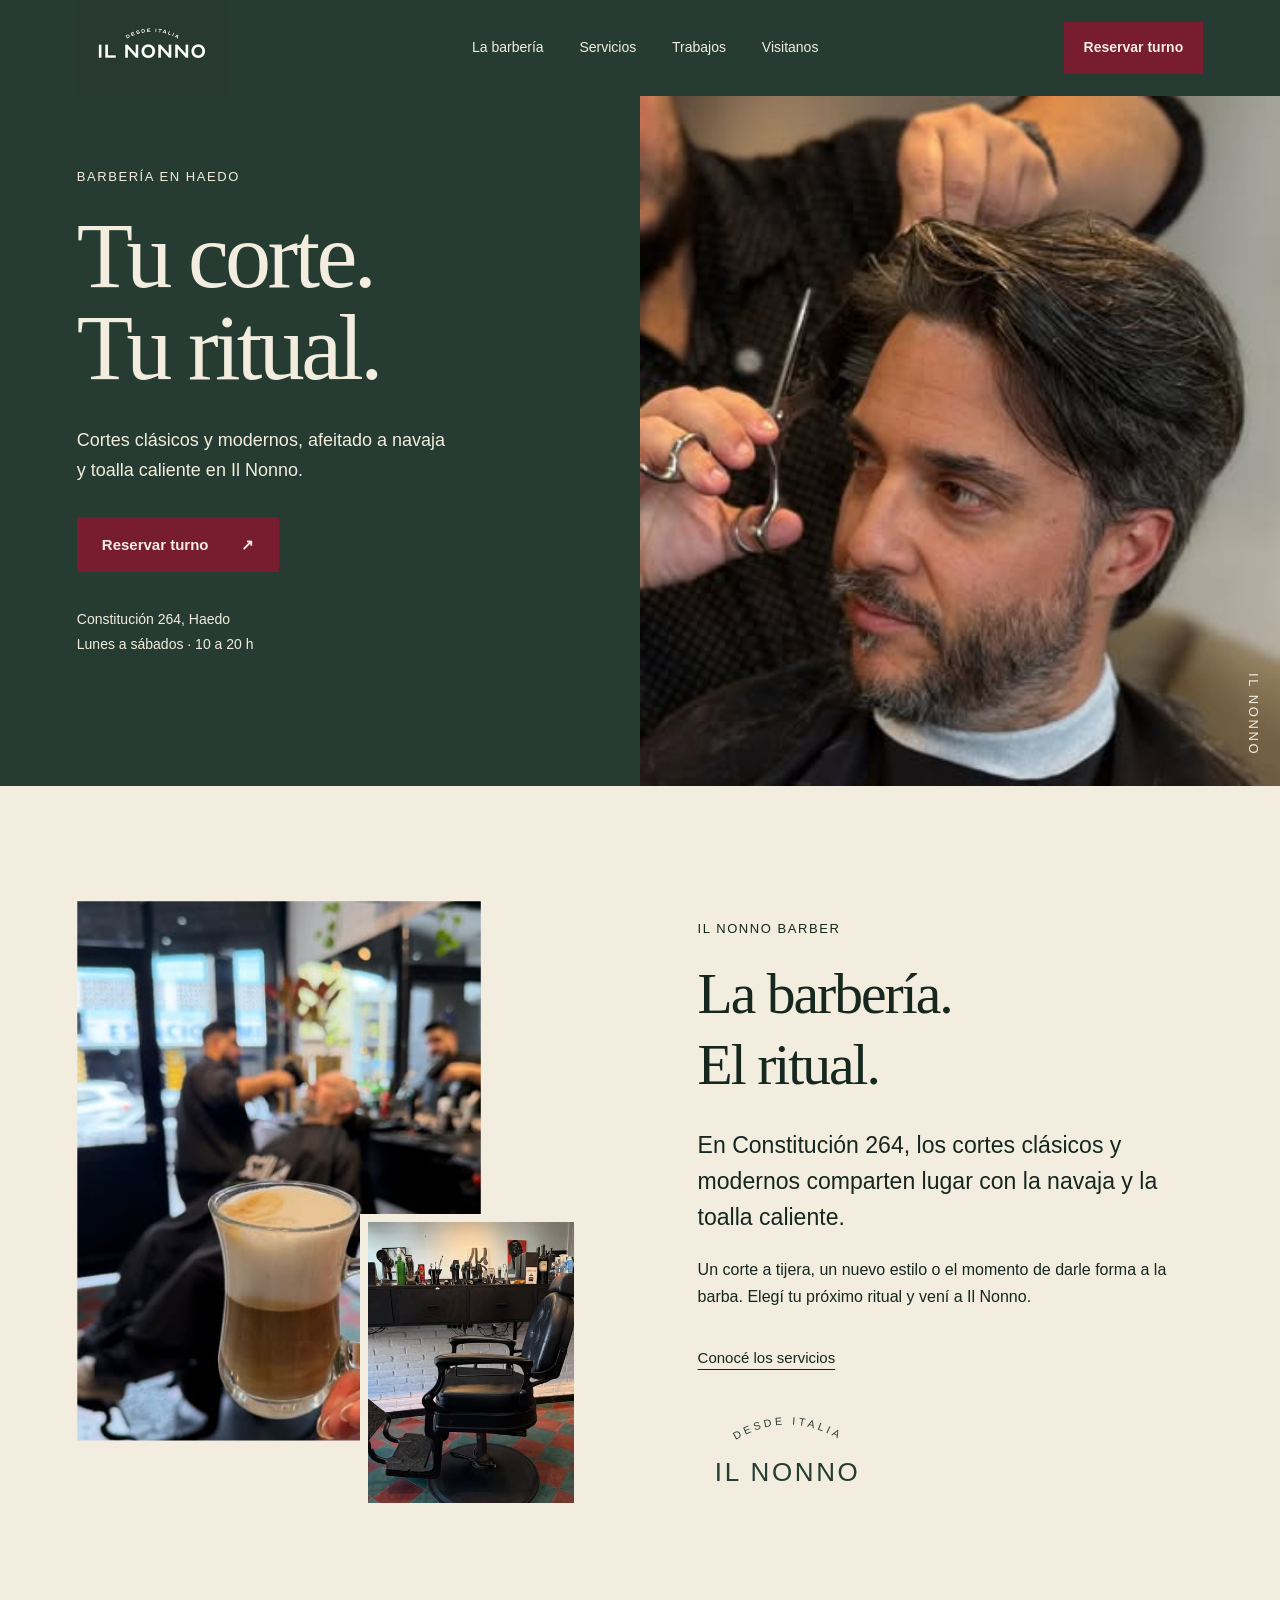
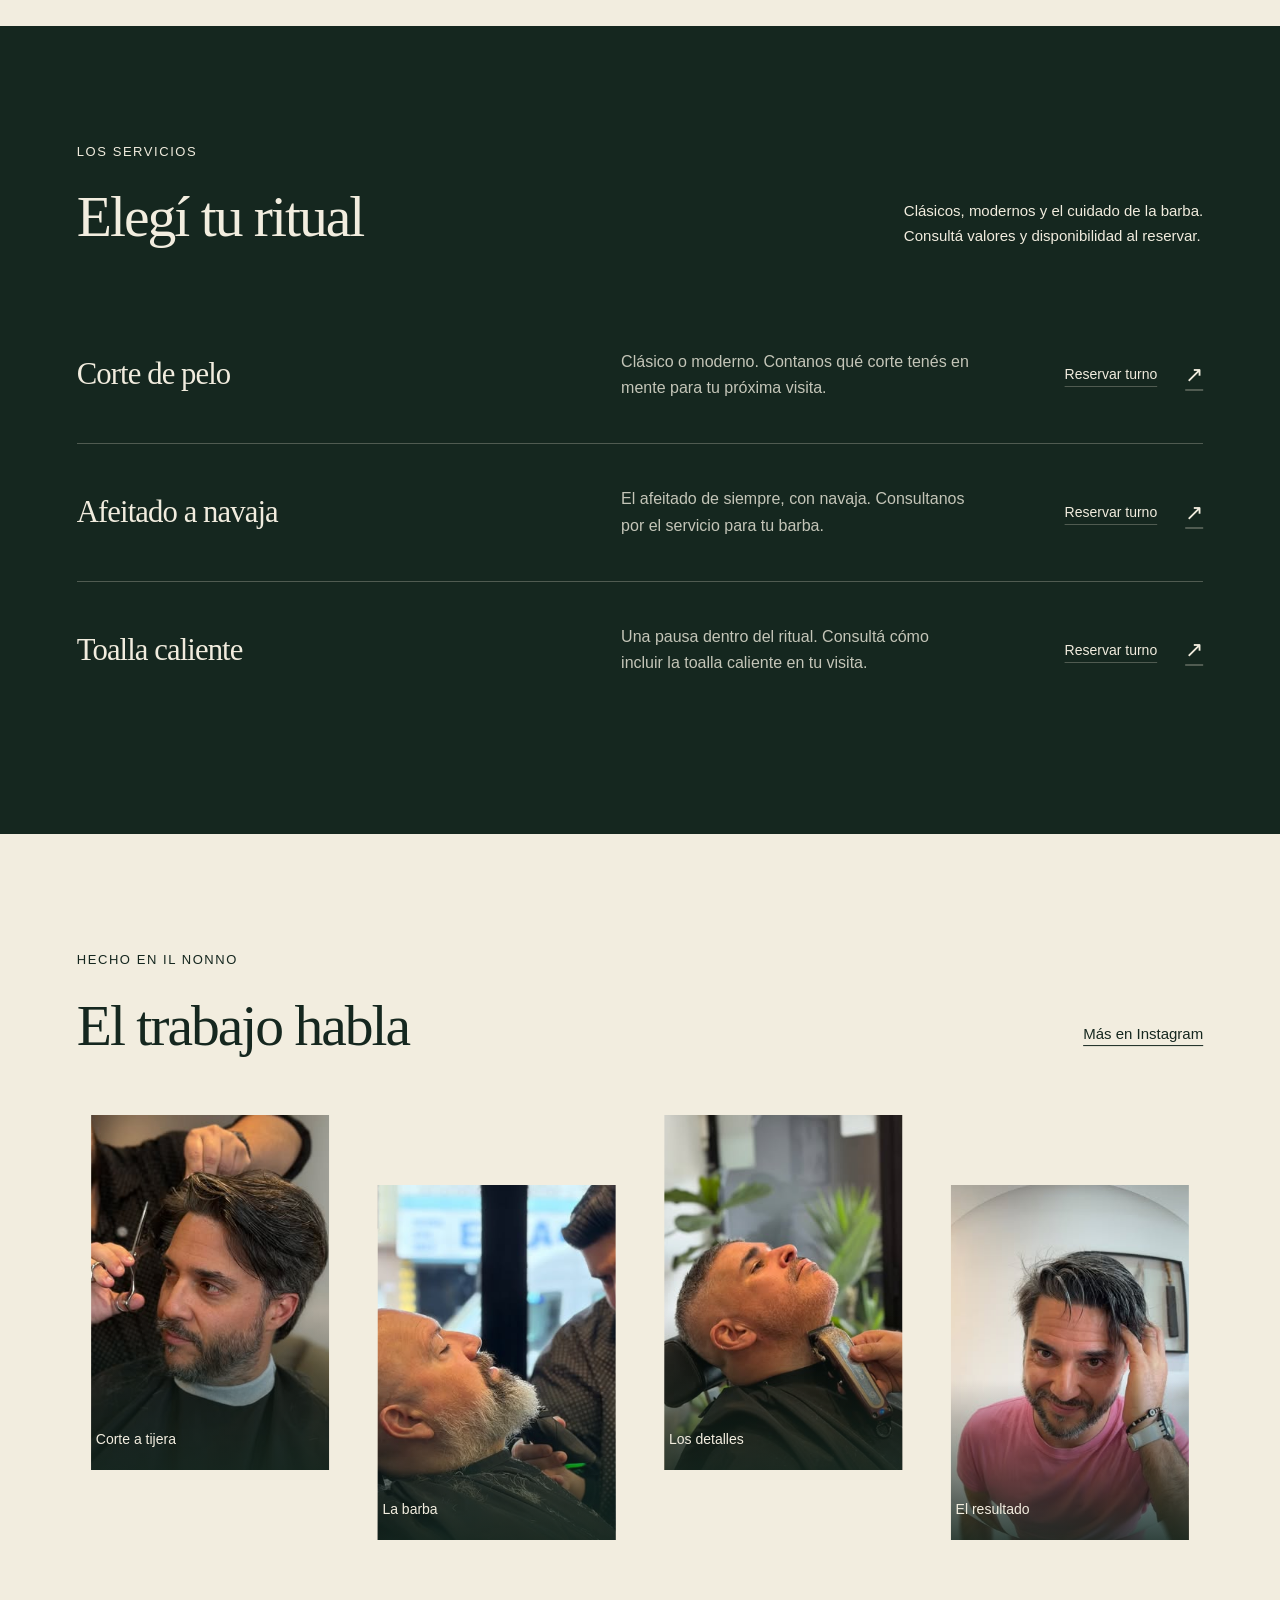
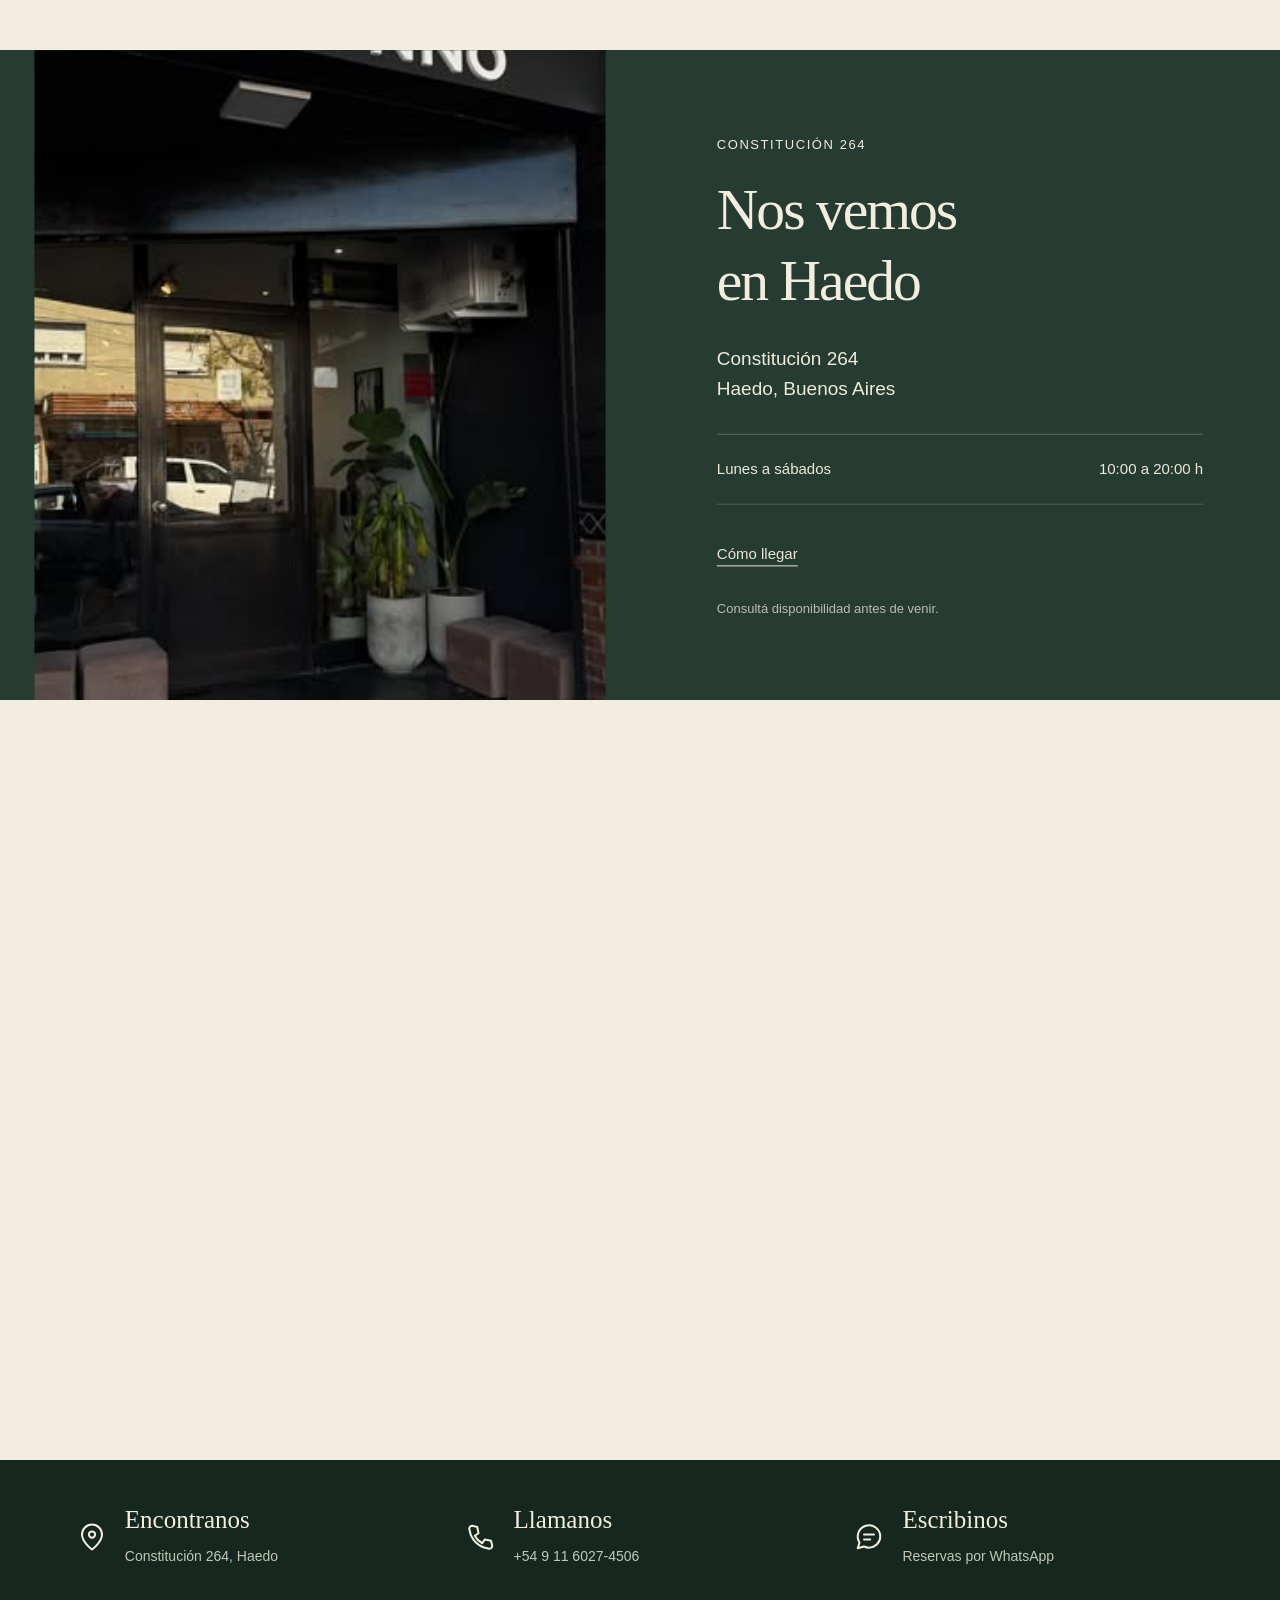
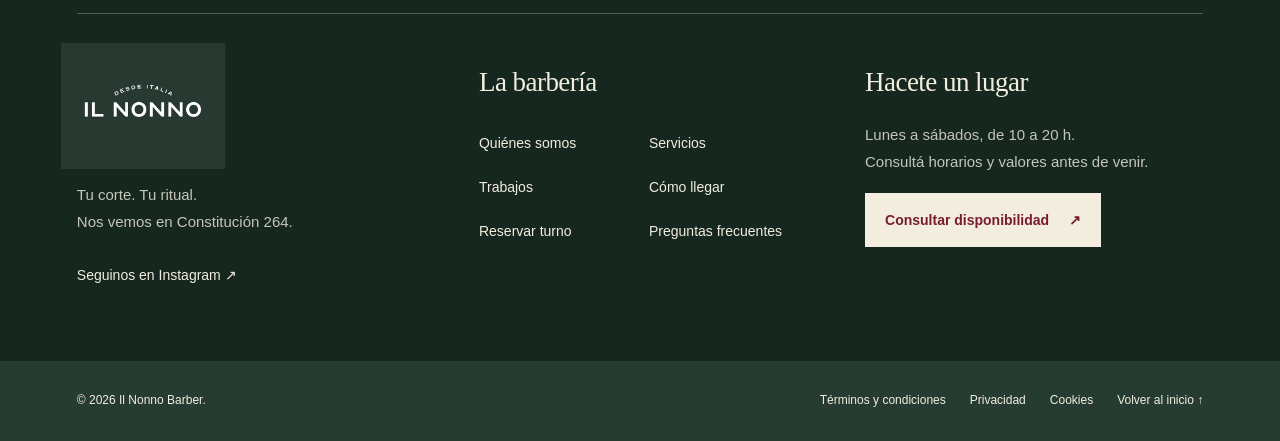
==== index.html @ b8067dd5 "Prepare Il Nonno website with refined footer, legal pages and reservation reveal" ====
<!doctype html>
<html lang="es-AR" class="no-js">
<head>
  <meta charset="utf-8">
  <meta name="viewport" content="width=device-width,initial-scale=1,viewport-fit=cover">
  <meta name="theme-color" content="#263C32">
  <title>Il Nonno Barber · Barbería en Haedo</title>
  <meta name="description" content="Cortes clásicos y modernos, afeitado a navaja y toalla caliente en Il Nonno. Constitución 264, Haedo. Reservá tu turno por WhatsApp.">
  <link rel="canonical" href="https://il-nonno-barber-haedo.spunkyfairy19.chatgpt.site/">
  <meta property="og:url" content="https://il-nonno-barber-haedo.spunkyfairy19.chatgpt.site/">
  <meta property="og:type" content="website">
  <meta property="og:locale" content="es_AR">
  <meta property="og:title" content="Il Nonno Barber · Tu corte. Tu ritual.">
  <meta property="og:description" content="Barbería en Haedo. Cortes clásicos y modernos, navaja y toalla caliente. Reservá tu próximo turno.">
  <meta property="og:image" content="https://il-nonno-barber-haedo.spunkyfairy19.chatgpt.site/img/compartir.png">
  <meta property="og:site_name" content="Il Nonno Barber">
  <meta property="og:image:alt" content="Il Nonno Barber, barbería en Constitución 264, Haedo">
  <meta property="og:image:width" content="1200">
  <meta property="og:image:height" content="630">
  <meta name="twitter:title" content="Il Nonno Barber ? Barbería en Haedo">
  <meta name="twitter:description" content="Cortes clásicos y modernos, navaja y toalla caliente. Reservá por WhatsApp en Constitución 264, Haedo.">
  <meta name="twitter:image" content="https://il-nonno-barber-haedo.spunkyfairy19.chatgpt.site/img/compartir.png">
  <meta name="twitter:card" content="summary_large_image">
  <link rel="icon" type="image/png" href="img/logo.png">
  <link rel="apple-touch-icon" href="img/logo.png">
  <link rel="stylesheet" href="site.css?v=20261028b">
  <script>document.documentElement.className='js';</script>
  <script src="vendor/gsap.min.js" defer></script>
  <script src="vendor/ScrollTrigger.min.js" defer></script>
  <script src="vendor/SplitText.min.js" defer></script>
  <script src="vendor/CustomEase.min.js" defer></script>
  <script src="vendor/lenis.min.js" defer></script>
  <script src="site.js?v=20261028b" defer></script>
</head>
<body>
  <a class="skip" href="#contenido">Ir al contenido</a>
  <!-- INICIO Navegación -->
  <header class="header">
    <div class="nav-inner wrap">
      <a class="brand" href="#inicio" aria-label="Il Nonno, inicio"><img src="img/logo.png" width="300" height="300" alt="Desde Italia · Il Nonno"></a>
      <nav class="desktop-nav" aria-label="Navegación principal"><a href="#barberia">La barbería</a><a href="#servicios">Servicios</a><a href="#trabajos">Trabajos</a><a href="#visitanos">Visitanos</a></nav>
      <a class="nav-book button" href="https://wa.me/5491160274506?text=Hola%2C%20quiero%20reservar%20un%20turno%20en%20Il%20Nonno.%20Vengo%20desde%20la%20web." target="_blank" rel="noopener">Reservar turno</a>
      <details class="mobile-menu"><summary>Menú <span aria-hidden="true">＋</span></summary><nav aria-label="Navegación móvil"><a href="#barberia">La barbería</a><a href="#servicios">Servicios</a><a href="#trabajos">Trabajos</a><a href="#visitanos">Visitanos</a><a href="#contacto">Reservas</a></nav></details>
    </div>
  </header>
  <!-- FIN Navegación -->
  <main id="contenido">
    <!-- INICIO Portada -->
    <section class="hero" id="inicio" aria-labelledby="hero-title">
      <div class="hero-photo"><img src="img/corte.jpg" width="360" height="640" alt="Corte a tijera en Il Nonno Barber" fetchpriority="high"><div class="curtain curtain-left" aria-hidden="true"></div><div class="curtain curtain-right" aria-hidden="true"></div></div>
      <div class="hero-copy"><p class="eyebrow">Barbería en Haedo</p><h1 id="hero-title">Tu corte.<br>Tu ritual.</h1><p class="hero-support">Cortes clásicos y modernos, afeitado a navaja y toalla caliente en Il Nonno.</p><a class="button" data-cta-start href="https://wa.me/5491160274506?text=Hola%2C%20quiero%20reservar%20un%20turno%20en%20Il%20Nonno.%20Vi%20la%20portada%20de%20su%20web." target="_blank" rel="noopener">Reservar turno <span aria-hidden="true">↗</span></a><p class="hero-location">Constitución 264, Haedo<br>Lunes a sábados · 10 a 20 h</p></div>
      <span class="hero-signature" aria-hidden="true">IL NONNO</span>
    </section>
    <!-- FIN Portada -->
    <!-- INICIO La barbería -->
    <section class="about section wrap" id="barberia" aria-labelledby="about-title">
      <div class="about-images"><figure class="about-main" data-image><img src="img/post-2.jpg" width="361" height="640" alt="Un café y una vista del interior de Il Nonno" loading="lazy"></figure><figure class="about-inset" data-reveal><img src="img/post-9.jpg" width="361" height="640" alt="Sillón de barbería y piso verde y bordó de Il Nonno" loading="lazy"></figure></div>
      <div class="about-copy"><p class="eyebrow" data-reveal>Il Nonno Barber</p><h2 id="about-title" data-split>La barbería.<br> El ritual.</h2><p class="lead" data-reveal>En Constitución 264, los cortes clásicos y modernos comparten lugar con la navaja y la toalla caliente.</p><p data-reveal>Un corte a tijera, un nuevo estilo o el momento de darle forma a la barba. Elegí tu próximo ritual y vení a Il Nonno.</p><a class="text-link" href="#servicios" data-reveal>Conocé los servicios</a><div class="italia-mark" aria-hidden="true" data-reveal><svg viewBox="0 0 220 62"><defs><path id="italia-arc" d="M20 55 Q110 -20 200 55"/></defs><text><textPath href="#italia-arc" startOffset="50%" text-anchor="middle">DESDE ITALIA</textPath></text></svg><span>IL NONNO</span></div></div>
    </section>
    <!-- FIN La barbería -->
    <!-- INICIO Servicios -->
    <section class="services section" id="servicios" aria-labelledby="services-title">
      <div class="wrap"><div class="section-top"><div><p class="eyebrow" data-reveal>Los servicios</p><h2 id="services-title" data-split>Elegí tu ritual</h2></div><p data-reveal>Clásicos, modernos y el cuidado de la barba.<br>Consultá valores y disponibilidad al reservar.</p></div>
      <div class="service-list">
        <article class="service-row" data-service><div class="service-name"><h3>Corte de pelo</h3></div><p>Clásico o moderno. Contanos qué corte tenés en mente para tu próxima visita.</p><a class="service-book" href="https://wa.me/5491160274506?text=Hola%2C%20quiero%20reservar%20un%20turno%20para%20un%20corte%20de%20pelo.%20%C2%BFQu%C3%A9%20disponibilidad%20y%20valor%20tiene%3F" target="_blank" rel="noopener" aria-label="Reservar turno para corte de pelo">Reservar turno <span aria-hidden="true">↗</span></a></article>
        <article class="service-row" data-service><div class="service-name"><h3>Afeitado a navaja</h3></div><p>El afeitado de siempre, con navaja. Consultanos por el servicio para tu barba.</p><a class="service-book" href="https://wa.me/5491160274506?text=Hola%2C%20quiero%20reservar%20un%20turno%20para%20afeitado%20a%20navaja.%20%C2%BFQu%C3%A9%20disponibilidad%20y%20valor%20tiene%3F" target="_blank" rel="noopener" aria-label="Reservar turno para afeitado a navaja">Reservar turno <span aria-hidden="true">↗</span></a></article>
        <article class="service-row" data-service><div class="service-name"><h3>Toalla caliente</h3></div><p>Una pausa dentro del ritual. Consultá cómo incluir la toalla caliente en tu visita.</p><a class="service-book" href="https://wa.me/5491160274506?text=Hola%2C%20quiero%20reservar%20un%20turno%20y%20consultar%20por%20el%20servicio%20de%20toalla%20caliente." target="_blank" rel="noopener" aria-label="Reservar turno y consultar por toalla caliente">Reservar turno <span aria-hidden="true">↗</span></a></article>
      </div></div>
    </section>
    <!-- FIN Servicios -->
    <!-- INICIO Trabajos -->
    <section class="work section" id="trabajos" aria-labelledby="work-title"><div class="wrap"><div class="section-top"><div><p class="eyebrow" data-reveal>Hecho en Il Nonno</p><h2 id="work-title" data-split>El trabajo habla</h2></div><a class="text-link" href="https://www.instagram.com/ilnonnobarber/" target="_blank" rel="noopener" data-reveal>Más en Instagram</a></div>
      <div class="gallery"><a class="work-photo" data-image href="https://www.instagram.com/ilnonnobarber/reel/DfDUAqqKlno/" target="_blank" rel="noopener" aria-label="Ver el corte a tijera en Instagram"><img src="img/post-0.jpg" width="360" height="640" alt="Trabajo a tijera en un corte con volumen" loading="lazy"><span>Corte a tijera</span></a><a class="work-photo" data-image href="https://www.instagram.com/ilnonnobarber/reel/De0HzkFKXqe/" target="_blank" rel="noopener" aria-label="Ver trabajo de barba en Instagram"><img src="img/post-1.jpg" width="361" height="640" alt="Un barbero de Il Nonno trabajando una barba" loading="lazy"><span>La barba</span></a><a class="work-photo" data-image href="https://www.instagram.com/ilnonnobarber/reel/DedKLqbKhxs/" target="_blank" rel="noopener" aria-label="Ver definición de contornos en Instagram"><img src="img/post-5.jpg" width="360" height="640" alt="Definición de barba y contornos con máquina" loading="lazy"><span>Los detalles</span></a><a class="work-photo" data-image href="https://www.instagram.com/ilnonnobarber/reel/DeKkVKsqyvE/" target="_blank" rel="noopener" aria-label="Ver el resultado del corte en Instagram"><img src="img/post-7.jpg" width="360" height="640" alt="Cliente mostrando su corte terminado en Il Nonno" loading="lazy"><span>El resultado</span></a></div>
    </div></section>
    <!-- FIN Trabajos -->
    <!-- INICIO Visitanos -->
    <section class="visit" id="visitanos" aria-labelledby="visit-title"><div class="visit-photo" data-image><img src="img/post-10.jpg" width="361" height="640" alt="Fachada y entrada de Il Nonno Barber en Haedo" loading="lazy"></div><div class="visit-copy"><p class="eyebrow" data-reveal>Constitución 264</p><h2 id="visit-title" data-split>Nos vemos<br> en Haedo</h2><address data-reveal>Constitución 264<br>Haedo, Buenos Aires</address><dl class="hours" data-reveal><div><dt>Lunes a sábados</dt><dd>10:00 a 20:00 h</dd></div></dl><a class="text-link" href="https://www.google.com/maps/search/?api=1&amp;query=Il%20Nonno%20Barber%20Constituci%C3%B3n%20264%20Haedo%20Buenos%20Aires" target="_blank" rel="noopener" data-reveal>Cómo llegar</a><p class="visit-note" data-reveal>Consultá disponibilidad antes de venir.</p></div></section>
    <!-- FIN Visitanos -->
    <!-- INICIO Reserva -->
    <section class="contact section" id="contacto" aria-labelledby="contact-title"><div class="wrap contact-inner"><p class="eyebrow">Tu próximo turno</p><h2 id="contact-title">La silla te espera</h2><p>Escribinos por WhatsApp para consultar horarios disponibles y reservar tu visita.</p><a class="button button-cream" href="https://wa.me/5491160274506?text=Hola%2C%20llegu%C3%A9%20al%20final%20de%20su%20web%20y%20quiero%20reservar%20un%20turno.%20%C2%BFQu%C3%A9%20horarios%20tienen%20disponibles%3F" target="_blank" rel="noopener">Reservar turno <span aria-hidden="true">↗</span></a><a class="phone" href="tel:+5491160274506">+54 9 11 6027-4506</a></div><p class="reservation-note">El turno queda confirmado cuando te respondemos por WhatsApp. <a href="terminos.html#reservas">Ver condiciones de reserva</a>.</p></section>
    <!-- FIN Reserva -->
  </main>
  <footer class="footer" aria-label="Pie de página">
  <div class="wrap">
    <div class="footer-contact">
      <a href="https://www.google.com/maps/search/?api=1&amp;query=Il%20Nonno%20Barber%20Constituci%C3%B3n%20264%20Haedo" target="_blank" rel="noopener"><svg viewBox="0 0 24 24" fill="none" stroke="currentColor" stroke-width="1.6" stroke-linecap="round" stroke-linejoin="round" aria-hidden="true"><path d="M20 10c0 6-8 12-8 12S4 16 4 10a8 8 0 1 1 16 0Z"/><circle cx="12" cy="10" r="2.5"/></svg><span><strong>Encontranos</strong><span>Constitución 264, Haedo</span></span></a>
      <a href="tel:+5491160274506"><svg viewBox="0 0 24 24" fill="none" stroke="currentColor" stroke-width="1.6" stroke-linecap="round" stroke-linejoin="round" aria-hidden="true"><path d="m5 3 4 1 1 5-3 2a15 15 0 0 0 6 6l2-3 5 1 1 4c0 2-2 3-4 2C10 20 4 14 3 7c-1-2 0-4 2-4Z"/></svg><span><strong>Llamanos</strong><span>+54 9 11 6027-4506</span></span></a>
      <a href="https://wa.me/5491160274506" target="_blank" rel="noopener"><svg viewBox="0 0 24 24" fill="none" stroke="currentColor" stroke-width="1.6" stroke-linecap="round" stroke-linejoin="round" aria-hidden="true"><path d="M21 11.5a9 9 0 0 1-9 9 10 10 0 0 1-4-.9L3 21l1.4-4.6A9 9 0 1 1 21 11.5Z"/><path d="M8 10h8M8 14h5"/></svg><span><strong>Escribinos</strong><span>Reservas por WhatsApp</span></span></a>
    </div>
    <div class="footer-main">
      <div class="footer-brand"><a href="index.html#inicio" aria-label="Il Nonno, inicio"><img src="img/logo.png" width="180" height="180" alt="Il Nonno Barber ? Desde Italia" loading="lazy"></a><p>Tu corte. Tu ritual.<br>Nos vemos en Constitución 264.</p><a class="text-link" href="https://www.instagram.com/ilnonnobarber/" target="_blank" rel="noopener">Seguinos en Instagram ↗</a></div>
      <nav aria-label="Navegación del pie"><h2>La barbería</h2><div class="footer-links"><a href="index.html#barberia">Quiénes somos</a><a href="index.html#servicios">Servicios</a><a href="index.html#trabajos">Trabajos</a><a href="index.html#visitanos">Cómo llegar</a><a href="index.html#contacto">Reservar turno</a><a href="preguntas-frecuentes.html">Preguntas frecuentes</a></div></nav>
      <div class="footer-book"><h2>Hacete un lugar</h2><p>Lunes a sábados, de 10 a 20 h.<br>Consultá horarios y valores antes de venir.</p><a class="button button-cream" href="https://wa.me/5491160274506?text=Hola%2C%20quiero%20consultar%20disponibilidad%20para%20un%20turno." target="_blank" rel="noopener">Consultar disponibilidad <span aria-hidden="true">↗</span></a></div>
    </div>
  </div>
  <div class="footer-bottom"><div class="wrap"><p>© 2026 Il Nonno Barber.</p><nav aria-label="Información legal"><a href="terminos.html">Términos y condiciones</a><a href="privacidad.html">Privacidad</a><a href="cookies.html">Cookies</a><a href="index.html#inicio">Volver al inicio ↑</a></nav></div></div>
</footer>
  <div class="mobile-cta" aria-hidden="true"><a class="button" tabindex="-1" href="https://wa.me/5491160274506?text=Hola%2C%20quiero%20reservar%20un%20turno.%20Les%20escribo%20desde%20el%20bot%C3%B3n%20de%20la%20web%20en%20mi%20celular." target="_blank" rel="noopener">Reservar turno <span aria-hidden="true">↗</span></a></div>
  <script type="application/ld+json">{"@context": "https://schema.org", "@type": "HairSalon", "name": "Il Nonno Barber", "telephone": "+5491160274506", "address": {"@type": "PostalAddress", "streetAddress": "Constitución 264", "addressLocality": "Haedo", "addressRegion": "Buenos Aires", "addressCountry": "AR"}, "openingHoursSpecification": [{"@type": "OpeningHoursSpecification", "dayOfWeek": ["Monday", "Tuesday", "Wednesday", "Thursday", "Friday", "Saturday"], "opens": "10:00", "closes": "20:00"}], "sameAs": ["https://www.instagram.com/ilnonnobarber/"], "@id": "https://il-nonno-barber-haedo.spunkyfairy19.chatgpt.site/#barberia", "url": "https://il-nonno-barber-haedo.spunkyfairy19.chatgpt.site/", "image": "https://il-nonno-barber-haedo.spunkyfairy19.chatgpt.site/img/compartir.png", "logo": "https://il-nonno-barber-haedo.spunkyfairy19.chatgpt.site/img/logo.png", "hasMap": "https://www.google.com/maps/search/?api=1&query=Il+Nonno+Barber+Constitucion+264+Haedo", "description": "Barbería en Constitución 264, Haedo. Cortes clásicos y modernos, afeitado a navaja y toalla caliente. Reservas por WhatsApp.", "hasOfferCatalog": {"@type": "OfferCatalog", "name": "Servicios de barbería", "itemListElement": [{"@type": "Offer", "itemOffered": {"@type": "Service", "name": "Corte de pelo"}}, {"@type": "Offer", "itemOffered": {"@type": "Service", "name": "Afeitado a navaja"}}, {"@type": "Offer", "itemOffered": {"@type": "Service", "name": "Toalla caliente"}}]}}</script>
</body></html>
---- site.css ----
:root{--brand:#263c32;--bg:#f2eddf;--ink:#15271f;--cta:#781d30;--cta-hover:#641526;--cta-ink:#f2eddf;--line:color-mix(in srgb,var(--brand) 27%,transparent);--line-light:color-mix(in srgb,var(--bg) 27%,transparent);--muted:color-mix(in srgb,var(--bg) 78%,var(--brand));--ease:cubic-bezier(.23,1,.32,1);--ease-io:cubic-bezier(.77,0,.175,1);--dur:.8s;--gutter:clamp(24px,6vw,96px);--nav-h:96px;--serif:Georgia,'Times New Roman',serif;--sans:Arial,Helvetica,sans-serif}
*{box-sizing:border-box}html{overflow-x:hidden;scroll-padding-top:110px}body{margin:0;overflow-x:clip;background:var(--bg);color:var(--ink);font-family:var(--sans);font-size:16px;line-height:1.65}h1,h2,h3,p,figure,dl,dd{margin:0}h1,h2,h3{font-family:var(--serif);font-weight:400;line-height:1.08;letter-spacing:-.04em;text-wrap:balance}h2{font-size:clamp(38px,4.5vw,64px)}h3{font-size:clamp(26px,2.4vw,34px)}p{text-wrap:pretty}a{color:inherit;text-underline-offset:6px}a,button,summary{-webkit-tap-highlight-color:transparent}a:focus-visible,button:focus-visible,summary:focus-visible{outline:3px solid currentColor;outline-offset:6px}button,summary{font:inherit}button{cursor:pointer}img{display:block;max-width:100%}::selection{background:var(--cta);color:var(--bg)}.wrap{width:100%;max-width:1440px;margin-inline:auto;padding-inline:var(--gutter)}.section{padding-block:clamp(72px,9vw,136px)}.eyebrow{font-size:13px;letter-spacing:.12em;text-transform:uppercase;margin-bottom:24px}.lead{font-size:clamp(19px,1.8vw,24px);line-height:1.55}.text-link{display:inline-flex;align-items:center;min-height:44px;font-size:15px;text-decoration-thickness:1px}.button{display:inline-flex;align-items:center;justify-content:space-between;gap:32px;min-height:58px;padding:17px 25px;background:var(--cta);color:var(--cta-ink);text-decoration:none;font-size:15px;line-height:1.4;transition:transform 160ms var(--ease),background-color 200ms ease}.button:active{transform:scale(.97)}.button-cream{background:var(--bg);color:var(--cta)}.skip{position:fixed;top:10px;left:10px;padding:10px 20px;background:var(--bg);color:var(--ink);z-index:100;transform:translateY(-200%)}.skip:focus{transform:none}
/* Navegación */
.header{position:sticky;top:0;z-index:30;background:var(--brand);color:var(--bg)}.nav-inner{height:var(--nav-h);display:flex;align-items:center;justify-content:space-between;gap:32px}.brand{width:150px;height:94px;flex:none;overflow:hidden;display:flex;align-items:center}.brand img{width:150px;height:150px;max-width:none}.desktop-nav{display:flex;gap:clamp(18px,2.8vw,40px)}.desktop-nav a{display:flex;align-items:center;min-height:44px;text-decoration:none;font-size:14px}.nav-book{min-height:46px;padding:13px 20px;font-size:14px}.mobile-menu{display:none}
/* Portada */
.hero{position:relative;display:grid;grid-template-columns:1fr 1fr;min-height:690px;background:var(--brand);color:var(--bg);overflow:hidden}.hero-photo{grid-column:2;grid-row:1;position:relative;min-height:690px;overflow:hidden}.hero-photo>img{width:100%;height:100%;position:absolute;object-fit:cover;object-position:50% 35%}.hero-copy{grid-column:1;grid-row:1;padding:70px 35px 70px max(var(--gutter),calc((100vw - 1268px)/2));position:relative;z-index:2}.hero h1{font-size:clamp(64px,7.2vw,110px);letter-spacing:-.055em;line-height:.99;max-width:9ch}.hero-support{font-size:18px;max-width:380px;margin-block:32px}.hero-location{font-size:14px;line-height:1.8;margin-top:35px}.hero-signature{position:absolute;right:16px;bottom:30px;writing-mode:vertical-rl;font-size:13px;letter-spacing:.2em}.curtain{display:none;position:absolute;inset:0;background:var(--cta);z-index:1;pointer-events:none}.curtain-left{right:50%}.curtain-right{left:50%}
/* La barbería */
.about{display:grid;grid-template-columns:minmax(0,1fr) minmax(0,1fr);gap:clamp(60px,9vw,140px);align-items:center}.about-images{position:relative;padding-right:20%;padding-bottom:70px}.about-main{aspect-ratio:3/4;overflow:hidden}.about-main img{width:100%;height:100%;object-fit:cover}.about-inset{position:absolute;width:44%;right:0;bottom:0;aspect-ratio:3/4;border:8px solid var(--bg);overflow:hidden}.about-inset img{width:100%;height:100%;object-fit:cover}.about-copy h2{margin-bottom:32px}.about-copy>p:not(.eyebrow){margin-bottom:22px}.about-copy>.text-link{margin-top:4px}.italia-mark{width:180px;margin-top:30px;text-align:center}.italia-mark svg{display:block;width:100%;height:51px;fill:var(--brand);font:13px var(--sans);letter-spacing:4px}.italia-mark>span{display:block;font-size:26px;letter-spacing:.1em;margin-top:-10px;color:var(--brand)}
/* Servicios */
.services{background:var(--ink);color:var(--bg)}.section-top{display:flex;justify-content:space-between;align-items:flex-end;gap:40px;margin-bottom:58px}.section-top>p{max-width:360px;font-size:15px}.section-top>.text-link{flex:none}.service-list{border:0}.service-row{display:grid;grid-template-columns:minmax(0,1.25fr) minmax(0,1fr) auto;gap:40px;align-items:center;padding-block:38px;border-bottom:0}.service-name{display:flex;align-items:baseline;gap:24px}.service-index{font-size:13px;color:var(--muted)}.service-name h3{letter-spacing:-.03em}.service-row>p{font-size:16px;max-width:350px;color:var(--muted)}.service-book{display:inline-flex;align-items:center;gap:28px;min-height:44px;white-space:nowrap;font-size:14px;text-decoration:none}.service-book span{font-size:22px}
/* Trabajos */
.work{padding-bottom:110px}.gallery{display:grid;grid-template-columns:repeat(4,minmax(0,1fr));gap:20px;align-items:start}.work-photo{position:relative;display:block;aspect-ratio:3/4;text-decoration:none;overflow:hidden;background:var(--brand);color:var(--bg)}.work-photo:nth-child(even){margin-top:70px}.work-photo>img{width:100%;height:100%;object-fit:cover;transition:transform .6s var(--ease)}.work-photo:after{content:'';position:absolute;inset:55% 0 0;background:linear-gradient(transparent,var(--ink));opacity:.85}.work-photo>span{position:absolute;bottom:19px;left:19px;right:15px;z-index:1;font-size:14px}
/* Visitanos */
.visit{display:grid;grid-template-columns:1fr 1fr;background:var(--brand);color:var(--bg)}.visit-photo{position:relative;min-height:650px;overflow:hidden}.visit-photo img{position:absolute;width:100%;height:100%;object-fit:cover;object-position:center 42%}.visit-copy{padding:70px var(--gutter);align-self:center}.visit-copy h2{margin-bottom:32px}.visit-copy address{font-style:normal;font-size:19px;line-height:1.6}.hours{margin-block:28px;font-size:15px;border-block:1px solid var(--line-light);padding-block:22px}.hours div{display:flex;justify-content:space-between;gap:20px}.hours dd{white-space:nowrap}.visit-note{font-size:13px;color:var(--muted);margin-top:20px}
/* Reserva y pie */
.contact{position:relative;overflow:hidden;background:var(--cta);color:var(--bg);text-align:center}.contact-inner{position:relative;z-index:2}.contact h2{font-size:clamp(44px,6.5vw,88px)}.contact p:not(.eyebrow){max-width:480px;margin:28px auto 34px;font-size:17px}.contact .button{min-width:220px}.phone{display:table;min-height:44px;margin:24px auto 0;font-size:14px;text-decoration:none}.contact-curtain{position:absolute;inset:0;background:var(--brand);display:none;z-index:3;pointer-events:none}.contact-curtain.curtain-left{right:50%}.contact-curtain.curtain-right{left:50%}.footer{background:var(--brand);color:var(--bg);padding-block:30px}.footer-inner{display:flex;justify-content:space-between;align-items:center;gap:28px;font-size:13px}.footer img{width:160px;height:120px;object-fit:cover}.footer a{display:inline-flex;align-items:center;min-height:44px}.mobile-cta{display:none;position:fixed;bottom:calc(12px + env(safe-area-inset-bottom));left:12px;right:12px;z-index:25;visibility:hidden;transform:translateY(160%);transition:transform 250ms var(--ease),visibility 250ms}.mobile-cta.is-visible{visibility:visible;transform:translateY(0)}.mobile-cta .button{width:100%;box-shadow:none}
/* Movimiento independiente del contenido */
.linea-mask,.palabra-mask{padding:.15em .12em .15em 0;margin:-.15em -.12em -.15em 0}html.lenis,html.lenis body{height:auto}.lenis:not(.lenis-autoToggle).lenis-stopped{overflow:clip}.lenis [data-lenis-prevent]{overscroll-behavior:contain}.lenis.lenis-smooth iframe{pointer-events:none}.lenis.lenis-smooth{scroll-behavior:auto!important}
@media(hover:hover) and (pointer:fine){.button:hover{background:var(--cta-hover);transform:translateY(-2px)}.button-cream:hover{background:var(--bg);color:var(--ink)}.desktop-nav a:hover,.service-book:hover{text-decoration:underline}.work-photo:hover>img{transform:scale(1.035)}}
@media(min-width:1600px){.hero-copy{padding-left:max(var(--gutter),calc((100vw - 1268px)/2))}.visit-copy{padding-right:max(var(--gutter),calc((100vw - 1268px)/2))}}
@media(max-width:1050px){.desktop-nav{gap:18px}.nav-inner{gap:18px}.nav-book{display:none}.service-row{gap:24px;grid-template-columns:1.2fr 1fr auto}.service-name{gap:12px}.service-name h3{font-size:28px}.gallery{gap:14px}.about{gap:55px}.visit-copy{padding-inline:40px}.hours div{flex-direction:column;gap:2px}}
@media(max-width:700px){:root{--nav-h:84px}html{scroll-padding-top:98px}.wrap{padding-inline:24px}.nav-inner{gap:14px}.brand{width:118px;height:82px}.brand img{width:118px;height:118px}.desktop-nav,.desktop-nav a{display:none}.mobile-menu{display:block}.mobile-menu summary{list-style:none;display:flex;align-items:center;gap:14px;min-height:44px;cursor:pointer;font-size:14px}.mobile-menu summary::-webkit-details-marker{display:none}.mobile-menu summary span{font-size:22px}.mobile-menu[open] summary span{transform:rotate(45deg)}.mobile-menu nav{position:absolute;top:84px;left:0;right:0;padding:12px 24px 24px;background:var(--brand);border-top:1px solid var(--line-light)}.mobile-menu nav a{display:flex;align-items:center;min-height:48px;text-decoration:none;font-size:18px}.hero{display:block;min-height:710px}.hero-photo{position:absolute;inset:0;min-height:0}.hero-photo>img{object-position:58% 30%;opacity:.44}.hero-photo:after{content:'';position:absolute;inset:0;background:linear-gradient(90deg,color-mix(in srgb,var(--ink) 91%,transparent),color-mix(in srgb,var(--ink) 19%,transparent))}.hero-copy{padding:78px 24px 40px}.hero h1{font-size:66px;max-width:9ch}.hero-support{font-size:17px;max-width:300px;margin-block:28px}.hero-location{margin-top:35px}.hero-signature{right:10px;bottom:25px}.section{padding-block:72px}h2{font-size:42px}.about{grid-template-columns:1fr;gap:48px}.about-images{max-width:460px;padding-right:24%;padding-bottom:40px}.about-main{aspect-ratio:1/1.08}.about-inset{width:40%;border-width:6px}.about-copy h2{margin-bottom:26px}.about-copy .lead{font-size:21px}.about-copy>p:not(.eyebrow){font-size:16px}.about-copy>.lead{font-size:21px!important}.italia-mark{width:150px;margin-top:24px}.italia-mark>span{font-size:22px}.section-top{display:block;margin-bottom:36px}.section-top>p{margin-top:24px}.section-top>.text-link{margin-top:18px}.service-row{display:block;padding-block:30px}.service-name h3{font-size:30px}.service-name{gap:16px}.service-row>p{margin:18px 0 14px 0;max-width:280px}.service-book{margin-left:0;gap:22px}.gallery{grid-template-columns:repeat(2,minmax(0,1fr));gap:14px}.work-photo:nth-child(even){margin-top:34px}.work-photo:nth-child(3){margin-top:-16px}.work-photo{aspect-ratio:3/4.5}.work-photo>span{font-size:13px;bottom:12px;left:12px}.work{padding-bottom:72px}.visit{grid-template-columns:1fr}.visit-photo{min-height:0;aspect-ratio:4/3}.visit-photo img{object-position:center 45%}.visit-copy{padding:48px 24px 56px}.visit-copy h2{margin-bottom:28px}.hours div{flex-direction:row;gap:16px}.hours{font-size:14px}.contact{padding-block:78px}.contact h2{font-size:44px}.contact p:not(.eyebrow){font-size:16px;margin-block:26px 30px}.contact .button{min-width:230px}.footer{padding-block:20px 90px}.footer-inner{display:grid;grid-template-columns:1fr 1fr;gap:4px 20px}.footer img{width:140px;height:105px}.footer-inner>p{font-size:13px}.footer-inner>a:last-child{justify-self:end}.mobile-cta{display:block}}
@media(max-width:370px){.hero h1{font-size:62px}.hero-copy{padding-top:70px}.hours div{flex-direction:column;gap:3px}.gallery{gap:10px}.work-photo>span{font-size:13px;left:9px}.service-name h3{font-size:28px}.contact h2{font-size:41px}}
.mobile-menu:not([open]) nav{display:none}
@media(prefers-reduced-motion:reduce){html{scroll-behavior:auto}*,*:before,*:after{animation-duration:.01ms!important;animation-iteration-count:1!important;transition-duration:.01ms!important;transition-delay:0s!important}.curtain,.contact-curtain{display:none!important}}
/* Refinamiento: jerarquía, navegación y cierre editorial */
h1,h2,h3{letter-spacing:-.035em}.hero h1{letter-spacing:-.04em}.button{font-weight:600;min-height:52px}.service-book{text-decoration:underline;text-decoration-color:var(--line-light);text-underline-offset:7px}.service-row{padding-block:42px}.service-row+.service-row{border-top:1px solid var(--line-light)}
/* Revelado nativo: el contenido opaco pasa por encima de reservas. */
main:not(.document){position:relative;isolation:isolate}main>section:not(.contact){position:relative;z-index:1}.about,.work{background:var(--bg)}.contact{position:sticky;bottom:0;z-index:0;min-height:min(760px,calc(100svh - var(--nav-h)));display:flex;flex-direction:column;justify-content:center;padding-block:80px;overflow:clip}.reservation-note{position:relative;z-index:2;max-width:520px;margin:28px auto 0!important;padding-inline:24px;font-size:13px!important;line-height:1.7}.contact .contact-inner>p:not(.eyebrow){max-width:490px}.contact h2{max-width:12ch;margin-inline:auto}.contact .eyebrow{color:var(--bg)}
.footer{background:var(--ink);color:var(--bg);padding:0}.footer a{min-height:44px}.footer-contact{display:grid;grid-template-columns:repeat(3,minmax(0,1fr));gap:40px;padding-block:44px;border-bottom:1px solid var(--line-light)}.footer-contact>a{display:flex;align-items:center;gap:18px;text-decoration:none}.footer-contact svg{width:30px;height:30px;flex:none;color:var(--bg)}.footer-contact strong{display:block;font-family:var(--serif);font-weight:400;font-size:25px;line-height:1.3;margin-bottom:6px}.footer-contact span span{font-size:14px;color:var(--muted)}.footer-main{display:grid;grid-template-columns:1.05fr 1fr 1.05fr;gap:clamp(32px,5vw,80px);padding-block:54px 64px}.footer-brand img{width:180px;height:126px;object-fit:cover;margin:-25px 0 12px -16px}.footer-main p{font-size:15px;line-height:1.8;color:var(--muted);margin-bottom:18px}.footer-main h2{font-size:27px;margin-bottom:24px;letter-spacing:-.02em}.footer-links{display:grid;grid-template-columns:1fr 1fr;column-gap:18px}.footer-links a,.footer-brand>.text-link{display:flex;align-items:center;font-size:14px;text-decoration:none}.footer-book .button{font-size:14px;gap:20px;padding-inline:20px;min-height:54px}.footer-bottom{background:var(--brand);font-size:12px}.footer-bottom>.wrap{display:flex;align-items:center;justify-content:space-between;gap:20px;padding-block:18px}.footer-bottom nav{display:flex;flex-wrap:wrap;gap:4px 24px}.footer-bottom a{display:inline-flex;align-items:center;text-decoration:none}.footer a:not(.button):hover{text-decoration:underline;text-decoration-thickness:1px}.document{max-width:1050px;min-height:65svh}.document h1{font-size:clamp(42px,6vw,76px);max-width:16ch;margin-bottom:28px}.document h2{font-size:clamp(25px,3vw,34px);margin-top:42px;margin-bottom:16px;line-height:1.2}.document p{max-width:70ch;margin-bottom:18px;font-size:17px;line-height:1.8}.document .document-date{font-size:13px;margin-bottom:36px}.document-intro{font-size:21px!important}.faq-item{padding-bottom:8px}.document>.button{margin-top:28px}.error-page{position:relative;padding-block:100px}.error-page h1{max-width:12ch}.error-code{font-family:var(--serif);font-size:clamp(80px,14vw,160px)!important;color:var(--cta);line-height:1!important;margin-block:32px!important}.error-actions{display:flex;align-items:center;gap:30px;flex-wrap:wrap;margin-top:32px}
@media(max-width:1000px){.footer-main{grid-template-columns:1fr 1fr}.footer-book{grid-column:2}.footer-brand{grid-row:span 2}.footer-contact{gap:20px}.footer-contact strong{font-size:23px}.footer-contact>a{gap:12px}.footer-contact span span{font-size:13px}}
@media(max-width:700px){.footer-contact{grid-template-columns:1fr;gap:22px;padding-block:36px}.footer-contact strong{font-size:24px}.footer-contact span span{font-size:14px}.footer-main{grid-template-columns:1fr;gap:36px;padding-block:44px}.footer-brand{grid-row:auto}.footer-book{grid-column:auto}.footer-main h2{margin-bottom:16px}.footer-brand img{margin-bottom:6px}.footer-links{max-width:420px}.footer-book .button{width:100%;max-width:360px}.footer-bottom>.wrap{display:block;padding-block:22px calc(28px + env(safe-area-inset-bottom))}.footer-bottom p{margin-bottom:12px}.footer-bottom nav{column-gap:20px}.contact{min-height:calc(100svh - var(--nav-h));padding-block:50px}.contact h2{font-size:clamp(40px,10vw,56px)}.contact .reservation-note{margin-top:24px!important}.document{padding-block:56px}.document h1{font-size:44px}.document p{font-size:16px}.error-page{padding-block:64px}.footer{position:relative;z-index:2}}
@media(max-height:650px){.contact{position:relative;min-height:600px}}
@media(prefers-reduced-motion:reduce){.contact{position:relative}}
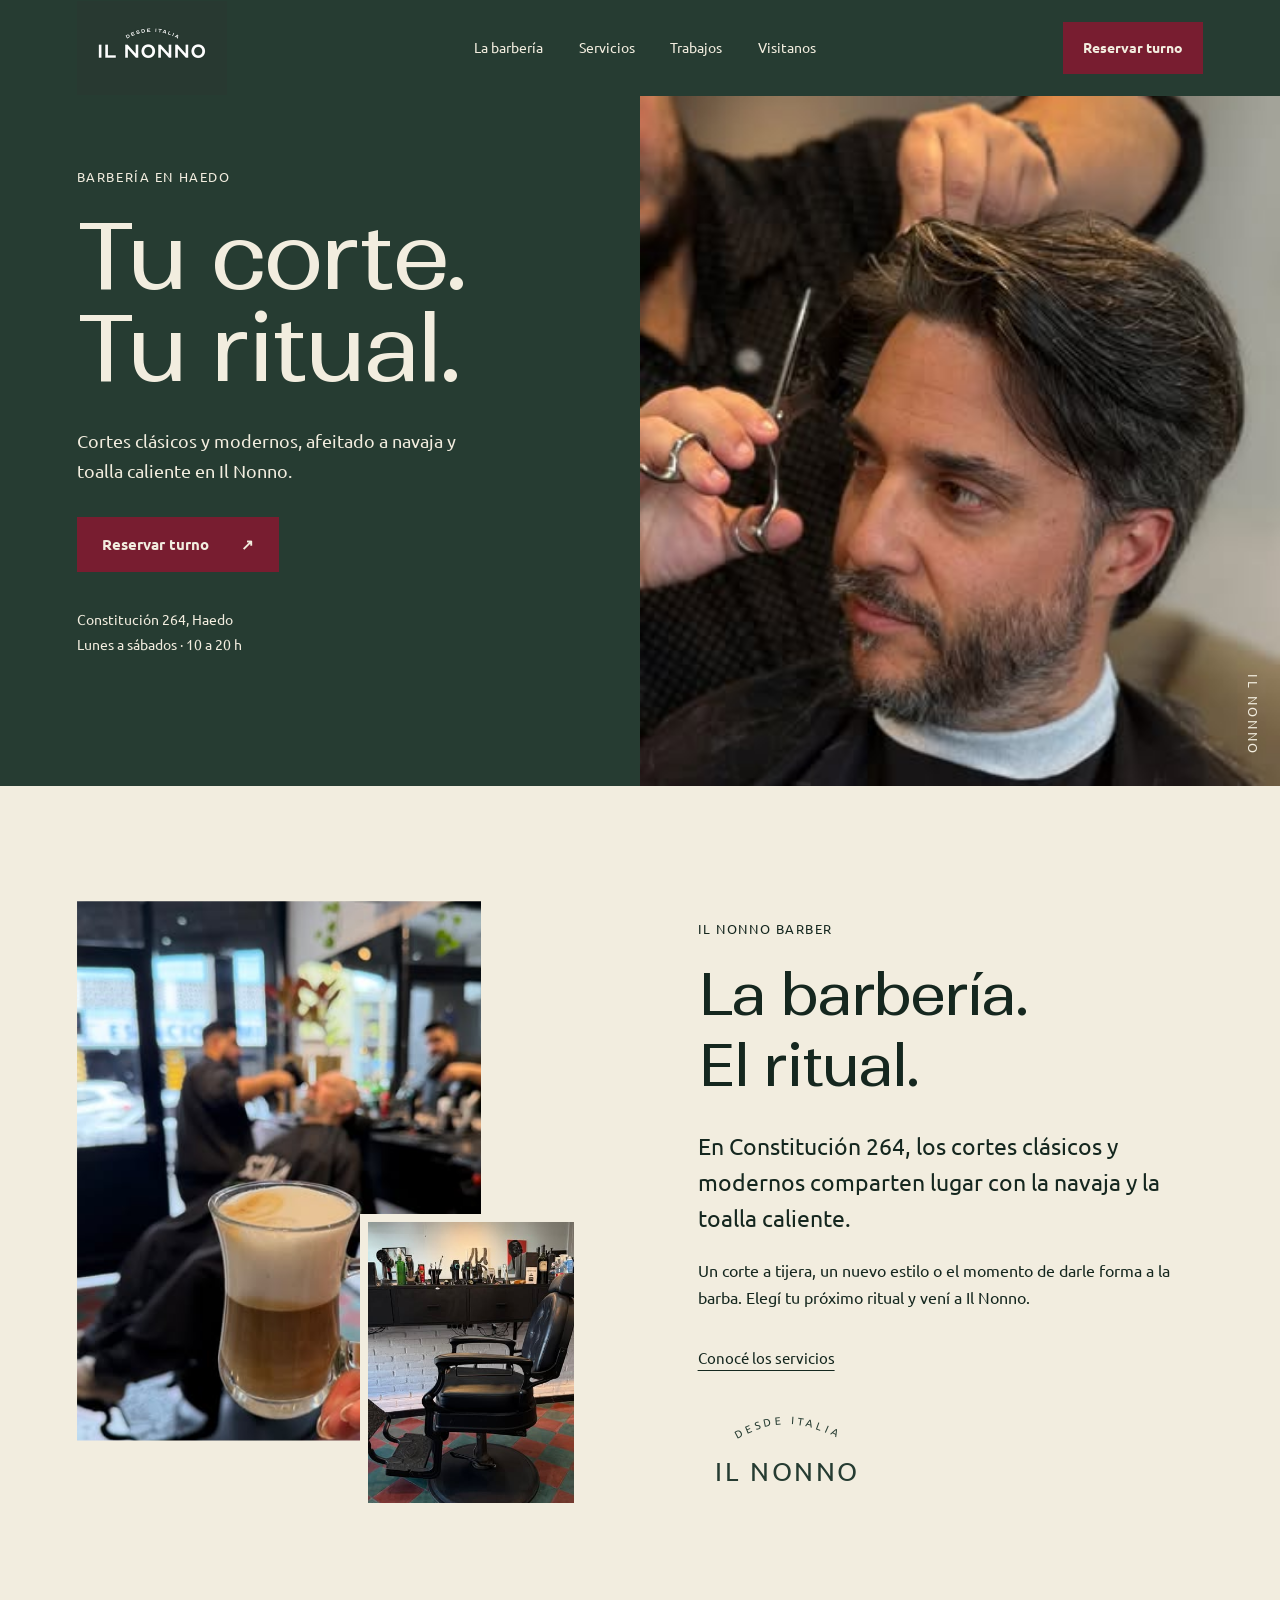
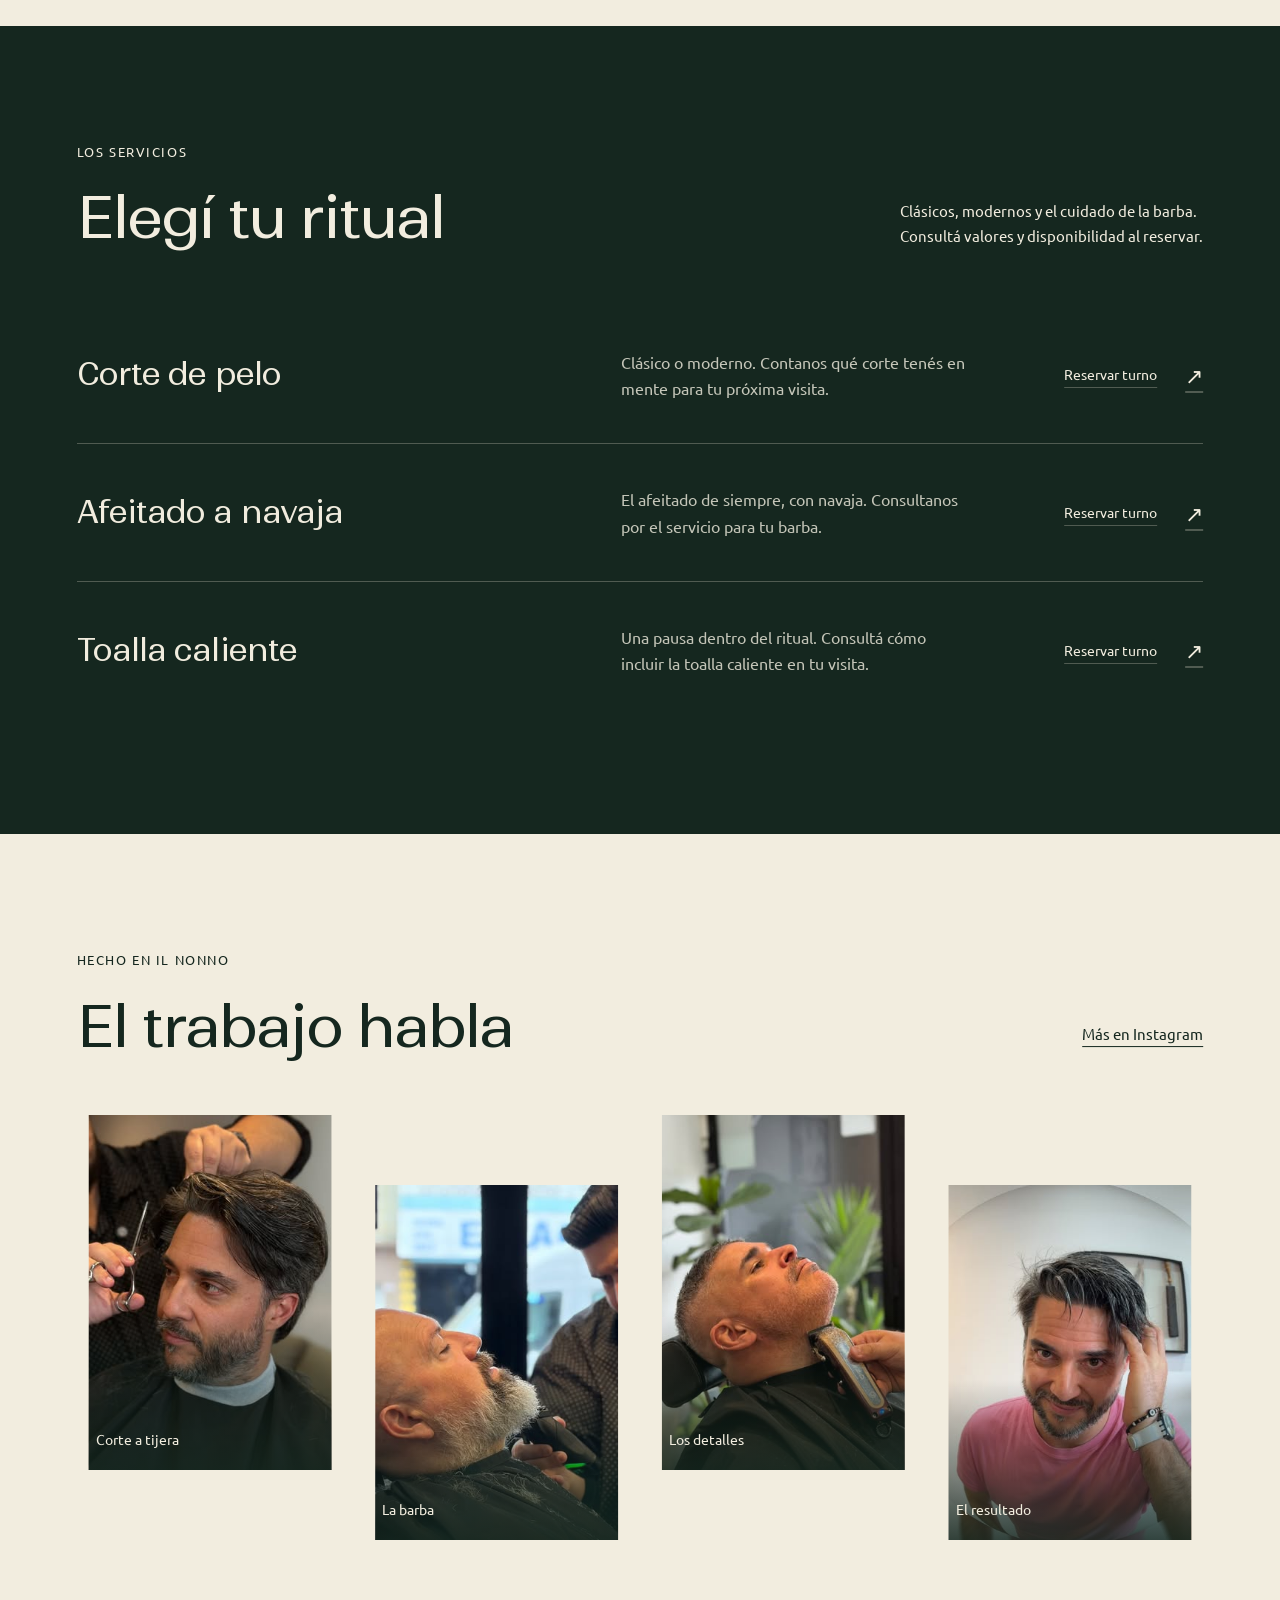
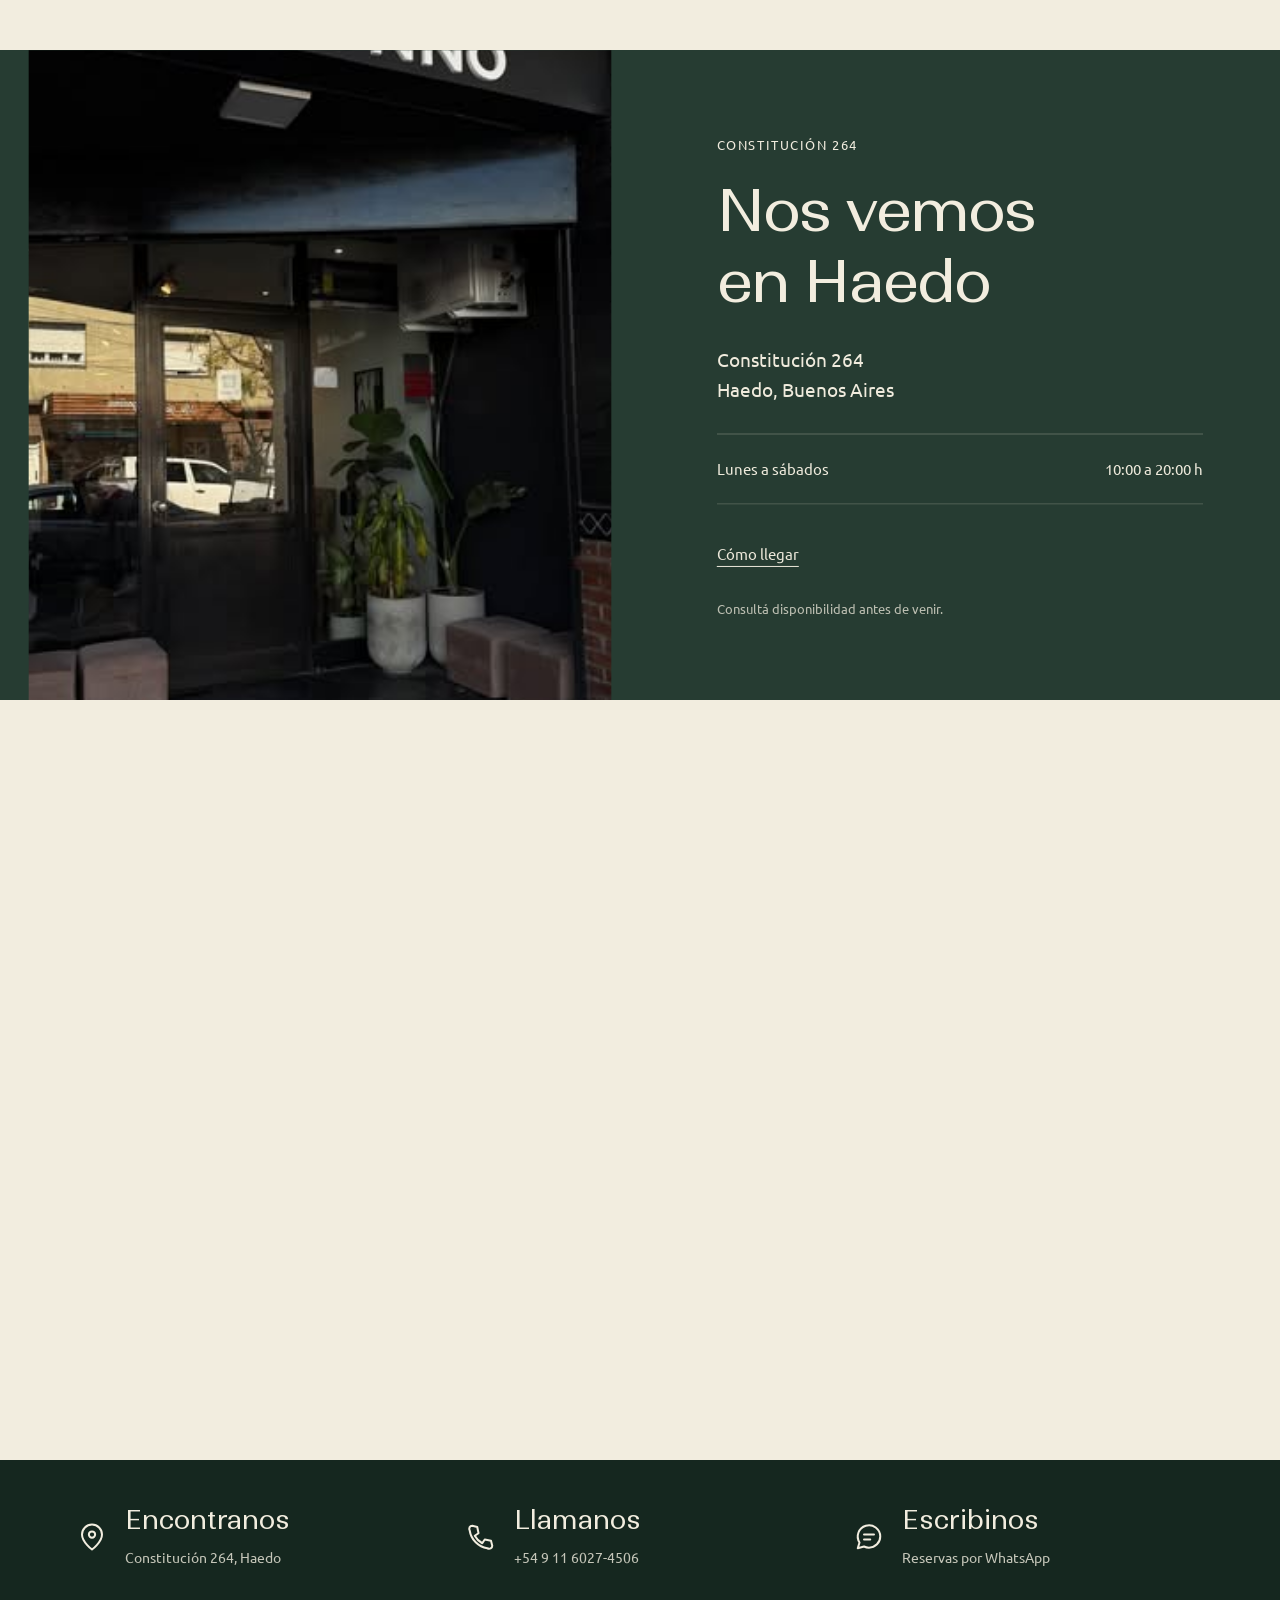
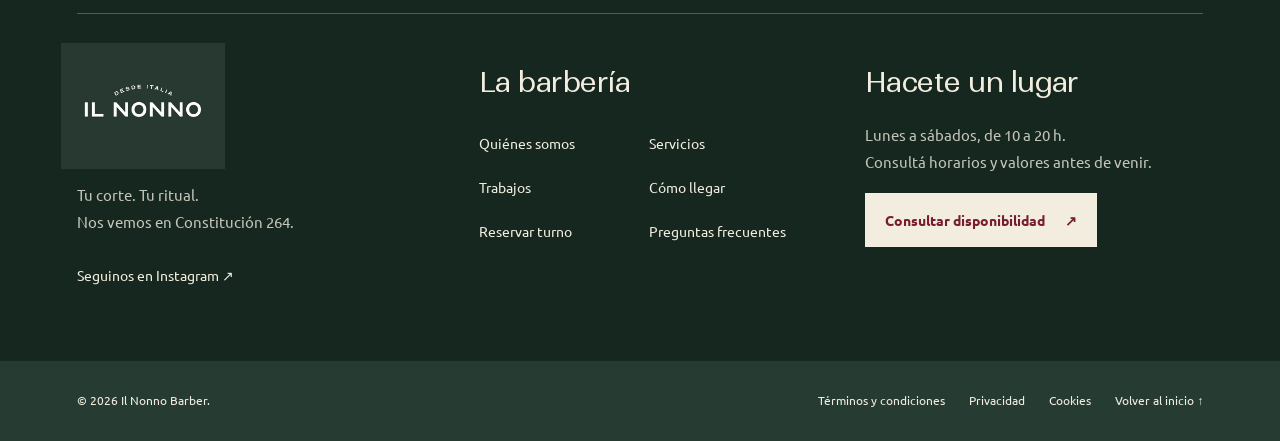
==== commit 59b15ede: "se cambiaron fuentes" ====
--- a/index.html
+++ b/index.html
@@ -1,100 +1,596 @@
 <!doctype html>
 <html lang="es-AR" class="no-js">
-<head>
-  <meta charset="utf-8">
-  <meta name="viewport" content="width=device-width,initial-scale=1,viewport-fit=cover">
-  <meta name="theme-color" content="#263C32">
-  <title>Il Nonno Barber · Barbería en Haedo</title>
-  <meta name="description" content="Cortes clásicos y modernos, afeitado a navaja y toalla caliente en Il Nonno. Constitución 264, Haedo. Reservá tu turno por WhatsApp.">
-  <link rel="canonical" href="https://il-nonno-barber-haedo.spunkyfairy19.chatgpt.site/">
-  <meta property="og:url" content="https://il-nonno-barber-haedo.spunkyfairy19.chatgpt.site/">
-  <meta property="og:type" content="website">
-  <meta property="og:locale" content="es_AR">
-  <meta property="og:title" content="Il Nonno Barber · Tu corte. Tu ritual.">
-  <meta property="og:description" content="Barbería en Haedo. Cortes clásicos y modernos, navaja y toalla caliente. Reservá tu próximo turno.">
-  <meta property="og:image" content="https://il-nonno-barber-haedo.spunkyfairy19.chatgpt.site/img/compartir.png">
-  <meta property="og:site_name" content="Il Nonno Barber">
-  <meta property="og:image:alt" content="Il Nonno Barber, barbería en Constitución 264, Haedo">
-  <meta property="og:image:width" content="1200">
-  <meta property="og:image:height" content="630">
-  <meta name="twitter:title" content="Il Nonno Barber ? Barbería en Haedo">
-  <meta name="twitter:description" content="Cortes clásicos y modernos, navaja y toalla caliente. Reservá por WhatsApp en Constitución 264, Haedo.">
-  <meta name="twitter:image" content="https://il-nonno-barber-haedo.spunkyfairy19.chatgpt.site/img/compartir.png">
-  <meta name="twitter:card" content="summary_large_image">
-  <link rel="icon" type="image/png" href="img/logo.png">
-  <link rel="apple-touch-icon" href="img/logo.png">
-  <link rel="stylesheet" href="site.css?v=20261028b">
-  <script>document.documentElement.className='js';</script>
-  <script src="vendor/gsap.min.js" defer></script>
-  <script src="vendor/ScrollTrigger.min.js" defer></script>
-  <script src="vendor/SplitText.min.js" defer></script>
-  <script src="vendor/CustomEase.min.js" defer></script>
-  <script src="vendor/lenis.min.js" defer></script>
-  <script src="site.js?v=20261028b" defer></script>
-</head>
-<body>
-  <a class="skip" href="#contenido">Ir al contenido</a>
-  <!-- INICIO Navegación -->
-  <header class="header">
-    <div class="nav-inner wrap">
-      <a class="brand" href="#inicio" aria-label="Il Nonno, inicio"><img src="img/logo.png" width="300" height="300" alt="Desde Italia · Il Nonno"></a>
-      <nav class="desktop-nav" aria-label="Navegación principal"><a href="#barberia">La barbería</a><a href="#servicios">Servicios</a><a href="#trabajos">Trabajos</a><a href="#visitanos">Visitanos</a></nav>
-      <a class="nav-book button" href="https://wa.me/5491160274506?text=Hola%2C%20quiero%20reservar%20un%20turno%20en%20Il%20Nonno.%20Vengo%20desde%20la%20web." target="_blank" rel="noopener">Reservar turno</a>
-      <details class="mobile-menu"><summary>Menú <span aria-hidden="true">＋</span></summary><nav aria-label="Navegación móvil"><a href="#barberia">La barbería</a><a href="#servicios">Servicios</a><a href="#trabajos">Trabajos</a><a href="#visitanos">Visitanos</a><a href="#contacto">Reservas</a></nav></details>
+  <head>
+    <meta charset="utf-8" />
+    <meta
+      name="viewport"
+      content="width=device-width,initial-scale=1,viewport-fit=cover"
+    />
+    <meta name="theme-color" content="#263C32" />
+    <title>Il Nonno Barber · Barbería en Haedo</title>
+    <meta
+      name="description"
+      content="Cortes clásicos y modernos, afeitado a navaja y toalla caliente en Il Nonno. Constitución 264, Haedo. Reservá tu turno por WhatsApp."
+    />
+    <link
+      rel="canonical"
+      href="https://il-nonno-barber-haedo.spunkyfairy19.chatgpt.site/"
+    />
+    <meta
+      property="og:url"
+      content="https://il-nonno-barber-haedo.spunkyfairy19.chatgpt.site/"
+    />
+    <meta property="og:type" content="website" />
+    <meta property="og:locale" content="es_AR" />
+    <meta
+      property="og:title"
+      content="Il Nonno Barber · Tu corte. Tu ritual."
+    />
+    <meta
+      property="og:description"
+      content="Barbería en Haedo. Cortes clásicos y modernos, navaja y toalla caliente. Reservá tu próximo turno."
+    />
+    <meta
+      property="og:image"
+      content="https://il-nonno-barber-haedo.spunkyfairy19.chatgpt.site/img/compartir.png"
+    />
+    <meta property="og:site_name" content="Il Nonno Barber" />
+    <meta
+      property="og:image:alt"
+      content="Il Nonno Barber, barbería en Constitución 264, Haedo"
+    />
+    <meta property="og:image:width" content="1200" />
+    <meta property="og:image:height" content="630" />
+    <meta name="twitter:title" content="Il Nonno Barber ? Barbería en Haedo" />
+    <meta
+      name="twitter:description"
+      content="Cortes clásicos y modernos, navaja y toalla caliente. Reservá por WhatsApp en Constitución 264, Haedo."
+    />
+    <meta
+      name="twitter:image"
+      content="https://il-nonno-barber-haedo.spunkyfairy19.chatgpt.site/img/compartir.png"
+    />
+    <meta name="twitter:card" content="summary_large_image" />
+    <link rel="icon" type="image/png" href="img/logo.png" />
+    <link rel="apple-touch-icon" href="img/logo.png" />
+    <link rel="stylesheet" href="fonts/fonts.css">
+  <link rel="stylesheet" href="site.css?v=20261029-fonts" />
+    <script>
+      document.documentElement.className = "js";
+    </script>
+    <script src="vendor/gsap.min.js" defer></script>
+    <script src="vendor/ScrollTrigger.min.js" defer></script>
+    <script src="vendor/SplitText.min.js" defer></script>
+    <script src="vendor/CustomEase.min.js" defer></script>
+    <script src="vendor/lenis.min.js" defer></script>
+    <script src="site.js?v=20261028b" defer></script>
+  </head>
+  <body>
+    <a class="skip" href="#contenido">Ir al contenido</a>
+    <!-- INICIO Navegación -->
+    <header class="header">
+      <div class="nav-inner wrap">
+        <a class="brand" href="#inicio" aria-label="Il Nonno, inicio"
+          ><img
+            src="img/logo.png"
+            width="300"
+            height="300"
+            alt="Desde Italia · Il Nonno"
+        /></a>
+        <nav class="desktop-nav" aria-label="Navegación principal">
+          <a href="#barberia">La barbería</a><a href="#servicios">Servicios</a
+          ><a href="#trabajos">Trabajos</a><a href="#visitanos">Visitanos</a>
+        </nav>
+        <a
+          class="nav-book button"
+          href="https://wa.me/5491160274506?text=Hola%2C%20quiero%20reservar%20un%20turno%20en%20Il%20Nonno.%20Vengo%20desde%20la%20web."
+          target="_blank"
+          rel="noopener"
+          >Reservar turno</a
+        >
+        <details class="mobile-menu">
+          <summary>Menú <span aria-hidden="true">＋</span></summary>
+          <nav aria-label="Navegación móvil">
+            <a href="#barberia">La barbería</a><a href="#servicios">Servicios</a
+            ><a href="#trabajos">Trabajos</a><a href="#visitanos">Visitanos</a
+            ><a href="#contacto">Reservas</a>
+          </nav>
+        </details>
+      </div>
+    </header>
+    <!-- FIN Navegación -->
+    <main id="contenido">
+      <!-- INICIO Portada -->
+      <section class="hero" id="inicio" aria-labelledby="hero-title">
+        <div class="hero-photo">
+          <img
+            src="img/corte.jpg"
+            width="360"
+            height="640"
+            alt="Corte a tijera en Il Nonno Barber"
+            fetchpriority="high"
+          />
+          <div class="curtain curtain-left" aria-hidden="true"></div>
+          <div class="curtain curtain-right" aria-hidden="true"></div>
+        </div>
+        <div class="hero-copy">
+          <p class="eyebrow">Barbería en Haedo</p>
+          <h1 id="hero-title">Tu corte.<br />Tu ritual.</h1>
+          <p class="hero-support">
+            Cortes clásicos y modernos, afeitado a navaja y toalla caliente en
+            Il Nonno.
+          </p>
+          <a
+            class="button"
+            data-cta-start
+            href="https://wa.me/5491160274506?text=Hola%2C%20quiero%20reservar%20un%20turno%20en%20Il%20Nonno.%20Vi%20la%20portada%20de%20su%20web."
+            target="_blank"
+            rel="noopener"
+            >Reservar turno <span aria-hidden="true">↗</span></a
+          >
+          <p class="hero-location">
+            Constitución 264, Haedo<br />Lunes a sábados · 10 a 20 h
+          </p>
+        </div>
+        <span class="hero-signature" aria-hidden="true">IL NONNO</span>
+      </section>
+      <!-- FIN Portada -->
+      <!-- INICIO La barbería -->
+      <section
+        class="about section wrap"
+        id="barberia"
+        aria-labelledby="about-title"
+      >
+        <div class="about-images">
+          <figure class="about-main" data-image>
+            <img
+              src="img/post-2.jpg"
+              width="361"
+              height="640"
+              alt="Un café y una vista del interior de Il Nonno"
+              loading="lazy"
+            />
+          </figure>
+          <figure class="about-inset" data-reveal>
+            <img
+              src="img/post-9.jpg"
+              width="361"
+              height="640"
+              alt="Sillón de barbería y piso verde y bordó de Il Nonno"
+              loading="lazy"
+            />
+          </figure>
+        </div>
+        <div class="about-copy">
+          <p class="eyebrow" data-reveal>Il Nonno Barber</p>
+          <h2 id="about-title" data-split>
+            La barbería.<br />
+            El ritual.
+          </h2>
+          <p class="lead" data-reveal>
+            En Constitución 264, los cortes clásicos y modernos comparten lugar
+            con la navaja y la toalla caliente.
+          </p>
+          <p data-reveal>
+            Un corte a tijera, un nuevo estilo o el momento de darle forma a la
+            barba. Elegí tu próximo ritual y vení a Il Nonno.
+          </p>
+          <a class="text-link" href="#servicios" data-reveal
+            >Conocé los servicios</a
+          >
+          <div class="italia-mark" aria-hidden="true" data-reveal>
+            <svg viewBox="0 0 220 62">
+              <defs><path id="italia-arc" d="M20 55 Q110 -20 200 55" /></defs>
+              <text>
+                <textPath
+                  href="#italia-arc"
+                  startOffset="50%"
+                  text-anchor="middle"
+                >
+                  DESDE ITALIA
+                </textPath>
+              </text></svg
+            ><span>IL NONNO</span>
+          </div>
+        </div>
+      </section>
+      <!-- FIN La barbería -->
+      <!-- INICIO Servicios -->
+      <section
+        class="services section"
+        id="servicios"
+        aria-labelledby="services-title"
+      >
+        <div class="wrap">
+          <div class="section-top">
+            <div>
+              <p class="eyebrow" data-reveal>Los servicios</p>
+              <h2 id="services-title" data-split>Elegí tu ritual</h2>
+            </div>
+            <p data-reveal>
+              Clásicos, modernos y el cuidado de la barba.<br />Consultá valores
+              y disponibilidad al reservar.
+            </p>
+          </div>
+          <div class="service-list">
+            <article class="service-row" data-service>
+              <div class="service-name"><h3>Corte de pelo</h3></div>
+              <p>
+                Clásico o moderno. Contanos qué corte tenés en mente para tu
+                próxima visita.
+              </p>
+              <a
+                class="service-book"
+                href="https://wa.me/5491160274506?text=Hola%2C%20quiero%20reservar%20un%20turno%20para%20un%20corte%20de%20pelo.%20%C2%BFQu%C3%A9%20disponibilidad%20y%20valor%20tiene%3F"
+                target="_blank"
+                rel="noopener"
+                aria-label="Reservar turno para corte de pelo"
+                >Reservar turno <span aria-hidden="true">↗</span></a
+              >
+            </article>
+            <article class="service-row" data-service>
+              <div class="service-name"><h3>Afeitado a navaja</h3></div>
+              <p>
+                El afeitado de siempre, con navaja. Consultanos por el servicio
+                para tu barba.
+              </p>
+              <a
+                class="service-book"
+                href="https://wa.me/5491160274506?text=Hola%2C%20quiero%20reservar%20un%20turno%20para%20afeitado%20a%20navaja.%20%C2%BFQu%C3%A9%20disponibilidad%20y%20valor%20tiene%3F"
+                target="_blank"
+                rel="noopener"
+                aria-label="Reservar turno para afeitado a navaja"
+                >Reservar turno <span aria-hidden="true">↗</span></a
+              >
+            </article>
+            <article class="service-row" data-service>
+              <div class="service-name"><h3>Toalla caliente</h3></div>
+              <p>
+                Una pausa dentro del ritual. Consultá cómo incluir la toalla
+                caliente en tu visita.
+              </p>
+              <a
+                class="service-book"
+                href="https://wa.me/5491160274506?text=Hola%2C%20quiero%20reservar%20un%20turno%20y%20consultar%20por%20el%20servicio%20de%20toalla%20caliente."
+                target="_blank"
+                rel="noopener"
+                aria-label="Reservar turno y consultar por toalla caliente"
+                >Reservar turno <span aria-hidden="true">↗</span></a
+              >
+            </article>
+          </div>
+        </div>
+      </section>
+      <!-- FIN Servicios -->
+      <!-- INICIO Trabajos -->
+      <section class="work section" id="trabajos" aria-labelledby="work-title">
+        <div class="wrap">
+          <div class="section-top">
+            <div>
+              <p class="eyebrow" data-reveal>Hecho en Il Nonno</p>
+              <h2 id="work-title" data-split>El trabajo habla</h2>
+            </div>
+            <a
+              class="text-link"
+              href="https://www.instagram.com/ilnonnobarber/"
+              target="_blank"
+              rel="noopener"
+              data-reveal
+              >Más en Instagram</a
+            >
+          </div>
+          <div class="gallery">
+            <a
+              class="work-photo"
+              data-image
+              href="https://www.instagram.com/ilnonnobarber/reel/DfDUAqqKlno/"
+              target="_blank"
+              rel="noopener"
+              aria-label="Ver el corte a tijera en Instagram"
+              ><img
+                src="img/post-0.jpg"
+                width="360"
+                height="640"
+                alt="Trabajo a tijera en un corte con volumen"
+                loading="lazy"
+              /><span>Corte a tijera</span></a
+            ><a
+              class="work-photo"
+              data-image
+              href="https://www.instagram.com/ilnonnobarber/reel/De0HzkFKXqe/"
+              target="_blank"
+              rel="noopener"
+              aria-label="Ver trabajo de barba en Instagram"
+              ><img
+                src="img/post-1.jpg"
+                width="361"
+                height="640"
+                alt="Un barbero de Il Nonno trabajando una barba"
+                loading="lazy"
+              /><span>La barba</span></a
+            ><a
+              class="work-photo"
+              data-image
+              href="https://www.instagram.com/ilnonnobarber/reel/DedKLqbKhxs/"
+              target="_blank"
+              rel="noopener"
+              aria-label="Ver definición de contornos en Instagram"
+              ><img
+                src="img/post-5.jpg"
+                width="360"
+                height="640"
+                alt="Definición de barba y contornos con máquina"
+                loading="lazy"
+              /><span>Los detalles</span></a
+            ><a
+              class="work-photo"
+              data-image
+              href="https://www.instagram.com/ilnonnobarber/reel/DeKkVKsqyvE/"
+              target="_blank"
+              rel="noopener"
+              aria-label="Ver el resultado del corte en Instagram"
+              ><img
+                src="img/post-7.jpg"
+                width="360"
+                height="640"
+                alt="Cliente mostrando su corte terminado en Il Nonno"
+                loading="lazy"
+              /><span>El resultado</span></a
+            >
+          </div>
+        </div>
+      </section>
+      <!-- FIN Trabajos -->
+      <!-- INICIO Visitanos -->
+      <section class="visit" id="visitanos" aria-labelledby="visit-title">
+        <div class="visit-photo" data-image>
+          <img
+            src="img/post-10.jpg"
+            width="361"
+            height="640"
+            alt="Fachada y entrada de Il Nonno Barber en Haedo"
+            loading="lazy"
+          />
+        </div>
+        <div class="visit-copy">
+          <p class="eyebrow" data-reveal>Constitución 264</p>
+          <h2 id="visit-title" data-split>
+            Nos vemos<br />
+            en Haedo
+          </h2>
+          <address data-reveal>
+            Constitución 264<br />Haedo, Buenos Aires
+          </address>
+          <dl class="hours" data-reveal>
+            <div>
+              <dt>Lunes a sábados</dt>
+              <dd>10:00 a 20:00 h</dd>
+            </div>
+          </dl>
+          <a
+            class="text-link"
+            href="https://www.google.com/maps/search/?api=1&amp;query=Il%20Nonno%20Barber%20Constituci%C3%B3n%20264%20Haedo%20Buenos%20Aires"
+            target="_blank"
+            rel="noopener"
+            data-reveal
+            >Cómo llegar</a
+          >
+          <p class="visit-note" data-reveal>
+            Consultá disponibilidad antes de venir.
+          </p>
+        </div>
+      </section>
+      <!-- FIN Visitanos -->
+      <!-- INICIO Reserva -->
+      <section
+        class="contact section"
+        id="contacto"
+        aria-labelledby="contact-title"
+      >
+        <div class="wrap contact-inner">
+          <p class="eyebrow">Tu próximo turno</p>
+          <h2 id="contact-title">La silla te espera</h2>
+          <p>
+            Escribinos por WhatsApp para consultar horarios disponibles y
+            reservar tu visita.
+          </p>
+          <a
+            class="button button-cream"
+            href="https://wa.me/5491160274506?text=Hola%2C%20llegu%C3%A9%20al%20final%20de%20su%20web%20y%20quiero%20reservar%20un%20turno.%20%C2%BFQu%C3%A9%20horarios%20tienen%20disponibles%3F"
+            target="_blank"
+            rel="noopener"
+            >Reservar turno <span aria-hidden="true">↗</span></a
+          ><a class="phone" href="tel:+5491160274506">+54 9 11 6027-4506</a>
+        </div>
+        <p class="reservation-note">
+          El turno queda confirmado cuando te respondemos por WhatsApp.
+          <a href="terminos.html#reservas">Ver condiciones de reserva</a>.
+        </p>
+      </section>
+      <!-- FIN Reserva -->
+    </main>
+    <footer class="footer" aria-label="Pie de página">
+      <div class="wrap">
+        <div class="footer-contact">
+          <a
+            href="https://www.google.com/maps/search/?api=1&amp;query=Il%20Nonno%20Barber%20Constituci%C3%B3n%20264%20Haedo"
+            target="_blank"
+            rel="noopener"
+            ><svg
+              viewBox="0 0 24 24"
+              fill="none"
+              stroke="currentColor"
+              stroke-width="1.6"
+              stroke-linecap="round"
+              stroke-linejoin="round"
+              aria-hidden="true"
+            >
+              <path d="M20 10c0 6-8 12-8 12S4 16 4 10a8 8 0 1 1 16 0Z" />
+              <circle cx="12" cy="10" r="2.5" /></svg
+            ><span
+              ><strong>Encontranos</strong
+              ><span>Constitución 264, Haedo</span></span
+            ></a
+          >
+          <a href="tel:+5491160274506"
+            ><svg
+              viewBox="0 0 24 24"
+              fill="none"
+              stroke="currentColor"
+              stroke-width="1.6"
+              stroke-linecap="round"
+              stroke-linejoin="round"
+              aria-hidden="true"
+            >
+              <path
+                d="m5 3 4 1 1 5-3 2a15 15 0 0 0 6 6l2-3 5 1 1 4c0 2-2 3-4 2C10 20 4 14 3 7c-1-2 0-4 2-4Z"
+              /></svg
+            ><span
+              ><strong>Llamanos</strong><span>+54 9 11 6027-4506</span></span
+            ></a
+          >
+          <a href="https://wa.me/5491160274506" target="_blank" rel="noopener"
+            ><svg
+              viewBox="0 0 24 24"
+              fill="none"
+              stroke="currentColor"
+              stroke-width="1.6"
+              stroke-linecap="round"
+              stroke-linejoin="round"
+              aria-hidden="true"
+            >
+              <path
+                d="M21 11.5a9 9 0 0 1-9 9 10 10 0 0 1-4-.9L3 21l1.4-4.6A9 9 0 1 1 21 11.5Z"
+              />
+              <path d="M8 10h8M8 14h5" /></svg
+            ><span
+              ><strong>Escribinos</strong
+              ><span>Reservas por WhatsApp</span></span
+            ></a
+          >
+        </div>
+        <div class="footer-main">
+          <div class="footer-brand">
+            <a href="index.html#inicio" aria-label="Il Nonno, inicio"
+              ><img
+                src="img/logo.png"
+                width="180"
+                height="180"
+                alt="Il Nonno Barber ? Desde Italia"
+                loading="lazy"
+            /></a>
+            <p>Tu corte. Tu ritual.<br />Nos vemos en Constitución 264.</p>
+            <a
+              class="text-link"
+              href="https://www.instagram.com/ilnonnobarber/"
+              target="_blank"
+              rel="noopener"
+              >Seguinos en Instagram ↗</a
+            >
+          </div>
+          <nav aria-label="Navegación del pie">
+            <h2>La barbería</h2>
+            <div class="footer-links">
+              <a href="index.html#barberia">Quiénes somos</a
+              ><a href="index.html#servicios">Servicios</a
+              ><a href="index.html#trabajos">Trabajos</a
+              ><a href="index.html#visitanos">Cómo llegar</a
+              ><a href="index.html#contacto">Reservar turno</a
+              ><a href="preguntas-frecuentes.html">Preguntas frecuentes</a>
+            </div>
+          </nav>
+          <div class="footer-book">
+            <h2>Hacete un lugar</h2>
+            <p>
+              Lunes a sábados, de 10 a 20 h.<br />Consultá horarios y valores
+              antes de venir.
+            </p>
+            <a
+              class="button button-cream"
+              href="https://wa.me/5491160274506?text=Hola%2C%20quiero%20consultar%20disponibilidad%20para%20un%20turno."
+              target="_blank"
+              rel="noopener"
+              >Consultar disponibilidad <span aria-hidden="true">↗</span></a
+            >
+          </div>
+        </div>
+      </div>
+      <div class="footer-bottom">
+        <div class="wrap">
+          <p>© 2026 Il Nonno Barber.</p>
+          <nav aria-label="Información legal">
+            <a href="terminos.html">Términos y condiciones</a
+            ><a href="privacidad.html">Privacidad</a
+            ><a href="cookies.html">Cookies</a
+            ><a href="index.html#inicio">Volver al inicio ↑</a>
+          </nav>
+        </div>
+      </div>
+    </footer>
+    <div class="mobile-cta" aria-hidden="true">
+      <a
+        class="button"
+        tabindex="-1"
+        href="https://wa.me/5491160274506?text=Hola%2C%20quiero%20reservar%20un%20turno.%20Les%20escribo%20desde%20el%20bot%C3%B3n%20de%20la%20web%20en%20mi%20celular."
+        target="_blank"
+        rel="noopener"
+        >Reservar turno <span aria-hidden="true">↗</span></a
+      >
     </div>
-  </header>
-  <!-- FIN Navegación -->
-  <main id="contenido">
-    <!-- INICIO Portada -->
-    <section class="hero" id="inicio" aria-labelledby="hero-title">
-      <div class="hero-photo"><img src="img/corte.jpg" width="360" height="640" alt="Corte a tijera en Il Nonno Barber" fetchpriority="high"><div class="curtain curtain-left" aria-hidden="true"></div><div class="curtain curtain-right" aria-hidden="true"></div></div>
-      <div class="hero-copy"><p class="eyebrow">Barbería en Haedo</p><h1 id="hero-title">Tu corte.<br>Tu ritual.</h1><p class="hero-support">Cortes clásicos y modernos, afeitado a navaja y toalla caliente en Il Nonno.</p><a class="button" data-cta-start href="https://wa.me/5491160274506?text=Hola%2C%20quiero%20reservar%20un%20turno%20en%20Il%20Nonno.%20Vi%20la%20portada%20de%20su%20web." target="_blank" rel="noopener">Reservar turno <span aria-hidden="true">↗</span></a><p class="hero-location">Constitución 264, Haedo<br>Lunes a sábados · 10 a 20 h</p></div>
-      <span class="hero-signature" aria-hidden="true">IL NONNO</span>
-    </section>
-    <!-- FIN Portada -->
-    <!-- INICIO La barbería -->
-    <section class="about section wrap" id="barberia" aria-labelledby="about-title">
-      <div class="about-images"><figure class="about-main" data-image><img src="img/post-2.jpg" width="361" height="640" alt="Un café y una vista del interior de Il Nonno" loading="lazy"></figure><figure class="about-inset" data-reveal><img src="img/post-9.jpg" width="361" height="640" alt="Sillón de barbería y piso verde y bordó de Il Nonno" loading="lazy"></figure></div>
-      <div class="about-copy"><p class="eyebrow" data-reveal>Il Nonno Barber</p><h2 id="about-title" data-split>La barbería.<br> El ritual.</h2><p class="lead" data-reveal>En Constitución 264, los cortes clásicos y modernos comparten lugar con la navaja y la toalla caliente.</p><p data-reveal>Un corte a tijera, un nuevo estilo o el momento de darle forma a la barba. Elegí tu próximo ritual y vení a Il Nonno.</p><a class="text-link" href="#servicios" data-reveal>Conocé los servicios</a><div class="italia-mark" aria-hidden="true" data-reveal><svg viewBox="0 0 220 62"><defs><path id="italia-arc" d="M20 55 Q110 -20 200 55"/></defs><text><textPath href="#italia-arc" startOffset="50%" text-anchor="middle">DESDE ITALIA</textPath></text></svg><span>IL NONNO</span></div></div>
-    </section>
-    <!-- FIN La barbería -->
-    <!-- INICIO Servicios -->
-    <section class="services section" id="servicios" aria-labelledby="services-title">
-      <div class="wrap"><div class="section-top"><div><p class="eyebrow" data-reveal>Los servicios</p><h2 id="services-title" data-split>Elegí tu ritual</h2></div><p data-reveal>Clásicos, modernos y el cuidado de la barba.<br>Consultá valores y disponibilidad al reservar.</p></div>
-      <div class="service-list">
-        <article class="service-row" data-service><div class="service-name"><h3>Corte de pelo</h3></div><p>Clásico o moderno. Contanos qué corte tenés en mente para tu próxima visita.</p><a class="service-book" href="https://wa.me/5491160274506?text=Hola%2C%20quiero%20reservar%20un%20turno%20para%20un%20corte%20de%20pelo.%20%C2%BFQu%C3%A9%20disponibilidad%20y%20valor%20tiene%3F" target="_blank" rel="noopener" aria-label="Reservar turno para corte de pelo">Reservar turno <span aria-hidden="true">↗</span></a></article>
-        <article class="service-row" data-service><div class="service-name"><h3>Afeitado a navaja</h3></div><p>El afeitado de siempre, con navaja. Consultanos por el servicio para tu barba.</p><a class="service-book" href="https://wa.me/5491160274506?text=Hola%2C%20quiero%20reservar%20un%20turno%20para%20afeitado%20a%20navaja.%20%C2%BFQu%C3%A9%20disponibilidad%20y%20valor%20tiene%3F" target="_blank" rel="noopener" aria-label="Reservar turno para afeitado a navaja">Reservar turno <span aria-hidden="true">↗</span></a></article>
-        <article class="service-row" data-service><div class="service-name"><h3>Toalla caliente</h3></div><p>Una pausa dentro del ritual. Consultá cómo incluir la toalla caliente en tu visita.</p><a class="service-book" href="https://wa.me/5491160274506?text=Hola%2C%20quiero%20reservar%20un%20turno%20y%20consultar%20por%20el%20servicio%20de%20toalla%20caliente." target="_blank" rel="noopener" aria-label="Reservar turno y consultar por toalla caliente">Reservar turno <span aria-hidden="true">↗</span></a></article>
-      </div></div>
-    </section>
-    <!-- FIN Servicios -->
-    <!-- INICIO Trabajos -->
-    <section class="work section" id="trabajos" aria-labelledby="work-title"><div class="wrap"><div class="section-top"><div><p class="eyebrow" data-reveal>Hecho en Il Nonno</p><h2 id="work-title" data-split>El trabajo habla</h2></div><a class="text-link" href="https://www.instagram.com/ilnonnobarber/" target="_blank" rel="noopener" data-reveal>Más en Instagram</a></div>
-      <div class="gallery"><a class="work-photo" data-image href="https://www.instagram.com/ilnonnobarber/reel/DfDUAqqKlno/" target="_blank" rel="noopener" aria-label="Ver el corte a tijera en Instagram"><img src="img/post-0.jpg" width="360" height="640" alt="Trabajo a tijera en un corte con volumen" loading="lazy"><span>Corte a tijera</span></a><a class="work-photo" data-image href="https://www.instagram.com/ilnonnobarber/reel/De0HzkFKXqe/" target="_blank" rel="noopener" aria-label="Ver trabajo de barba en Instagram"><img src="img/post-1.jpg" width="361" height="640" alt="Un barbero de Il Nonno trabajando una barba" loading="lazy"><span>La barba</span></a><a class="work-photo" data-image href="https://www.instagram.com/ilnonnobarber/reel/DedKLqbKhxs/" target="_blank" rel="noopener" aria-label="Ver definición de contornos en Instagram"><img src="img/post-5.jpg" width="360" height="640" alt="Definición de barba y contornos con máquina" loading="lazy"><span>Los detalles</span></a><a class="work-photo" data-image href="https://www.instagram.com/ilnonnobarber/reel/DeKkVKsqyvE/" target="_blank" rel="noopener" aria-label="Ver el resultado del corte en Instagram"><img src="img/post-7.jpg" width="360" height="640" alt="Cliente mostrando su corte terminado en Il Nonno" loading="lazy"><span>El resultado</span></a></div>
-    </div></section>
-    <!-- FIN Trabajos -->
-    <!-- INICIO Visitanos -->
-    <section class="visit" id="visitanos" aria-labelledby="visit-title"><div class="visit-photo" data-image><img src="img/post-10.jpg" width="361" height="640" alt="Fachada y entrada de Il Nonno Barber en Haedo" loading="lazy"></div><div class="visit-copy"><p class="eyebrow" data-reveal>Constitución 264</p><h2 id="visit-title" data-split>Nos vemos<br> en Haedo</h2><address data-reveal>Constitución 264<br>Haedo, Buenos Aires</address><dl class="hours" data-reveal><div><dt>Lunes a sábados</dt><dd>10:00 a 20:00 h</dd></div></dl><a class="text-link" href="https://www.google.com/maps/search/?api=1&amp;query=Il%20Nonno%20Barber%20Constituci%C3%B3n%20264%20Haedo%20Buenos%20Aires" target="_blank" rel="noopener" data-reveal>Cómo llegar</a><p class="visit-note" data-reveal>Consultá disponibilidad antes de venir.</p></div></section>
-    <!-- FIN Visitanos -->
-    <!-- INICIO Reserva -->
-    <section class="contact section" id="contacto" aria-labelledby="contact-title"><div class="wrap contact-inner"><p class="eyebrow">Tu próximo turno</p><h2 id="contact-title">La silla te espera</h2><p>Escribinos por WhatsApp para consultar horarios disponibles y reservar tu visita.</p><a class="button button-cream" href="https://wa.me/5491160274506?text=Hola%2C%20llegu%C3%A9%20al%20final%20de%20su%20web%20y%20quiero%20reservar%20un%20turno.%20%C2%BFQu%C3%A9%20horarios%20tienen%20disponibles%3F" target="_blank" rel="noopener">Reservar turno <span aria-hidden="true">↗</span></a><a class="phone" href="tel:+5491160274506">+54 9 11 6027-4506</a></div><p class="reservation-note">El turno queda confirmado cuando te respondemos por WhatsApp. <a href="terminos.html#reservas">Ver condiciones de reserva</a>.</p></section>
-    <!-- FIN Reserva -->
-  </main>
-  <footer class="footer" aria-label="Pie de página">
-  <div class="wrap">
-    <div class="footer-contact">
-      <a href="https://www.google.com/maps/search/?api=1&amp;query=Il%20Nonno%20Barber%20Constituci%C3%B3n%20264%20Haedo" target="_blank" rel="noopener"><svg viewBox="0 0 24 24" fill="none" stroke="currentColor" stroke-width="1.6" stroke-linecap="round" stroke-linejoin="round" aria-hidden="true"><path d="M20 10c0 6-8 12-8 12S4 16 4 10a8 8 0 1 1 16 0Z"/><circle cx="12" cy="10" r="2.5"/></svg><span><strong>Encontranos</strong><span>Constitución 264, Haedo</span></span></a>
-      <a href="tel:+5491160274506"><svg viewBox="0 0 24 24" fill="none" stroke="currentColor" stroke-width="1.6" stroke-linecap="round" stroke-linejoin="round" aria-hidden="true"><path d="m5 3 4 1 1 5-3 2a15 15 0 0 0 6 6l2-3 5 1 1 4c0 2-2 3-4 2C10 20 4 14 3 7c-1-2 0-4 2-4Z"/></svg><span><strong>Llamanos</strong><span>+54 9 11 6027-4506</span></span></a>
-      <a href="https://wa.me/5491160274506" target="_blank" rel="noopener"><svg viewBox="0 0 24 24" fill="none" stroke="currentColor" stroke-width="1.6" stroke-linecap="round" stroke-linejoin="round" aria-hidden="true"><path d="M21 11.5a9 9 0 0 1-9 9 10 10 0 0 1-4-.9L3 21l1.4-4.6A9 9 0 1 1 21 11.5Z"/><path d="M8 10h8M8 14h5"/></svg><span><strong>Escribinos</strong><span>Reservas por WhatsApp</span></span></a>
-    </div>
-    <div class="footer-main">
-      <div class="footer-brand"><a href="index.html#inicio" aria-label="Il Nonno, inicio"><img src="img/logo.png" width="180" height="180" alt="Il Nonno Barber ? Desde Italia" loading="lazy"></a><p>Tu corte. Tu ritual.<br>Nos vemos en Constitución 264.</p><a class="text-link" href="https://www.instagram.com/ilnonnobarber/" target="_blank" rel="noopener">Seguinos en Instagram ↗</a></div>
-      <nav aria-label="Navegación del pie"><h2>La barbería</h2><div class="footer-links"><a href="index.html#barberia">Quiénes somos</a><a href="index.html#servicios">Servicios</a><a href="index.html#trabajos">Trabajos</a><a href="index.html#visitanos">Cómo llegar</a><a href="index.html#contacto">Reservar turno</a><a href="preguntas-frecuentes.html">Preguntas frecuentes</a></div></nav>
-      <div class="footer-book"><h2>Hacete un lugar</h2><p>Lunes a sábados, de 10 a 20 h.<br>Consultá horarios y valores antes de venir.</p><a class="button button-cream" href="https://wa.me/5491160274506?text=Hola%2C%20quiero%20consultar%20disponibilidad%20para%20un%20turno." target="_blank" rel="noopener">Consultar disponibilidad <span aria-hidden="true">↗</span></a></div>
-    </div>
-  </div>
-  <div class="footer-bottom"><div class="wrap"><p>© 2026 Il Nonno Barber.</p><nav aria-label="Información legal"><a href="terminos.html">Términos y condiciones</a><a href="privacidad.html">Privacidad</a><a href="cookies.html">Cookies</a><a href="index.html#inicio">Volver al inicio ↑</a></nav></div></div>
-</footer>
-  <div class="mobile-cta" aria-hidden="true"><a class="button" tabindex="-1" href="https://wa.me/5491160274506?text=Hola%2C%20quiero%20reservar%20un%20turno.%20Les%20escribo%20desde%20el%20bot%C3%B3n%20de%20la%20web%20en%20mi%20celular." target="_blank" rel="noopener">Reservar turno <span aria-hidden="true">↗</span></a></div>
-  <script type="application/ld+json">{"@context": "https://schema.org", "@type": "HairSalon", "name": "Il Nonno Barber", "telephone": "+5491160274506", "address": {"@type": "PostalAddress", "streetAddress": "Constitución 264", "addressLocality": "Haedo", "addressRegion": "Buenos Aires", "addressCountry": "AR"}, "openingHoursSpecification": [{"@type": "OpeningHoursSpecification", "dayOfWeek": ["Monday", "Tuesday", "Wednesday", "Thursday", "Friday", "Saturday"], "opens": "10:00", "closes": "20:00"}], "sameAs": ["https://www.instagram.com/ilnonnobarber/"], "@id": "https://il-nonno-barber-haedo.spunkyfairy19.chatgpt.site/#barberia", "url": "https://il-nonno-barber-haedo.spunkyfairy19.chatgpt.site/", "image": "https://il-nonno-barber-haedo.spunkyfairy19.chatgpt.site/img/compartir.png", "logo": "https://il-nonno-barber-haedo.spunkyfairy19.chatgpt.site/img/logo.png", "hasMap": "https://www.google.com/maps/search/?api=1&query=Il+Nonno+Barber+Constitucion+264+Haedo", "description": "Barbería en Constitución 264, Haedo. Cortes clásicos y modernos, afeitado a navaja y toalla caliente. Reservas por WhatsApp.", "hasOfferCatalog": {"@type": "OfferCatalog", "name": "Servicios de barbería", "itemListElement": [{"@type": "Offer", "itemOffered": {"@type": "Service", "name": "Corte de pelo"}}, {"@type": "Offer", "itemOffered": {"@type": "Service", "name": "Afeitado a navaja"}}, {"@type": "Offer", "itemOffered": {"@type": "Service", "name": "Toalla caliente"}}]}}</script>
-</body></html>
+    <script type="application/ld+json">
+      {
+        "@context": "https://schema.org",
+        "@type": "HairSalon",
+        "name": "Il Nonno Barber",
+        "telephone": "+5491160274506",
+        "address": {
+          "@type": "PostalAddress",
+          "streetAddress": "Constitución 264",
+          "addressLocality": "Haedo",
+          "addressRegion": "Buenos Aires",
+          "addressCountry": "AR"
+        },
+        "openingHoursSpecification": [
+          {
+            "@type": "OpeningHoursSpecification",
+            "dayOfWeek": [
+              "Monday",
+              "Tuesday",
+              "Wednesday",
+              "Thursday",
+              "Friday",
+              "Saturday"
+            ],
+            "opens": "10:00",
+            "closes": "20:00"
+          }
+        ],
+        "sameAs": ["https://www.instagram.com/ilnonnobarber/"],
+        "@id": "https://il-nonno-barber-haedo.spunkyfairy19.chatgpt.site/#barberia",
+        "url": "https://il-nonno-barber-haedo.spunkyfairy19.chatgpt.site/",
+        "image": "https://il-nonno-barber-haedo.spunkyfairy19.chatgpt.site/img/compartir.png",
+        "logo": "https://il-nonno-barber-haedo.spunkyfairy19.chatgpt.site/img/logo.png",
+        "hasMap": "https://www.google.com/maps/search/?api=1&query=Il+Nonno+Barber+Constitucion+264+Haedo",
+        "description": "Barbería en Constitución 264, Haedo. Cortes clásicos y modernos, afeitado a navaja y toalla caliente. Reservas por WhatsApp.",
+        "hasOfferCatalog": {
+          "@type": "OfferCatalog",
+          "name": "Servicios de barbería",
+          "itemListElement": [
+            {
+              "@type": "Offer",
+              "itemOffered": { "@type": "Service", "name": "Corte de pelo" }
+            },
+            {
+              "@type": "Offer",
+              "itemOffered": { "@type": "Service", "name": "Afeitado a navaja" }
+            },
+            {
+              "@type": "Offer",
+              "itemOffered": { "@type": "Service", "name": "Toalla caliente" }
+            }
+          ]
+        }
+      }
+    </script>
+  </body>
+</html>
--- a/fonts/fonts.css
+++ b/fonts/fonts.css
@@ -0,0 +1,6 @@
+@font-face{font-family:'Ranade';src:url('ranade-400.woff2') format('woff2');font-weight:400;font-style:normal;font-display:swap}
+@font-face{font-family:'Ranade';src:url('ranade-500.woff2') format('woff2');font-weight:500;font-style:normal;font-display:swap}
+@font-face{font-family:'Ranade';src:url('ranade-700.woff2') format('woff2');font-weight:700;font-style:normal;font-display:swap}
+@font-face{font-family:'Ubuntu';src:url('ubuntu-400.ttf') format('truetype');font-weight:400;font-style:normal;font-display:swap}
+@font-face{font-family:'Ubuntu';src:url('ubuntu-500.ttf') format('truetype');font-weight:500;font-style:normal;font-display:swap}
+@font-face{font-family:'Ubuntu';src:url('ubuntu-700.ttf') format('truetype');font-weight:700;font-style:normal;font-display:swap}
--- a/site.css
+++ b/site.css
@@ -1,34 +1,1284 @@
-:root{--brand:#263c32;--bg:#f2eddf;--ink:#15271f;--cta:#781d30;--cta-hover:#641526;--cta-ink:#f2eddf;--line:color-mix(in srgb,var(--brand) 27%,transparent);--line-light:color-mix(in srgb,var(--bg) 27%,transparent);--muted:color-mix(in srgb,var(--bg) 78%,var(--brand));--ease:cubic-bezier(.23,1,.32,1);--ease-io:cubic-bezier(.77,0,.175,1);--dur:.8s;--gutter:clamp(24px,6vw,96px);--nav-h:96px;--serif:Georgia,'Times New Roman',serif;--sans:Arial,Helvetica,sans-serif}
-*{box-sizing:border-box}html{overflow-x:hidden;scroll-padding-top:110px}body{margin:0;overflow-x:clip;background:var(--bg);color:var(--ink);font-family:var(--sans);font-size:16px;line-height:1.65}h1,h2,h3,p,figure,dl,dd{margin:0}h1,h2,h3{font-family:var(--serif);font-weight:400;line-height:1.08;letter-spacing:-.04em;text-wrap:balance}h2{font-size:clamp(38px,4.5vw,64px)}h3{font-size:clamp(26px,2.4vw,34px)}p{text-wrap:pretty}a{color:inherit;text-underline-offset:6px}a,button,summary{-webkit-tap-highlight-color:transparent}a:focus-visible,button:focus-visible,summary:focus-visible{outline:3px solid currentColor;outline-offset:6px}button,summary{font:inherit}button{cursor:pointer}img{display:block;max-width:100%}::selection{background:var(--cta);color:var(--bg)}.wrap{width:100%;max-width:1440px;margin-inline:auto;padding-inline:var(--gutter)}.section{padding-block:clamp(72px,9vw,136px)}.eyebrow{font-size:13px;letter-spacing:.12em;text-transform:uppercase;margin-bottom:24px}.lead{font-size:clamp(19px,1.8vw,24px);line-height:1.55}.text-link{display:inline-flex;align-items:center;min-height:44px;font-size:15px;text-decoration-thickness:1px}.button{display:inline-flex;align-items:center;justify-content:space-between;gap:32px;min-height:58px;padding:17px 25px;background:var(--cta);color:var(--cta-ink);text-decoration:none;font-size:15px;line-height:1.4;transition:transform 160ms var(--ease),background-color 200ms ease}.button:active{transform:scale(.97)}.button-cream{background:var(--bg);color:var(--cta)}.skip{position:fixed;top:10px;left:10px;padding:10px 20px;background:var(--bg);color:var(--ink);z-index:100;transform:translateY(-200%)}.skip:focus{transform:none}
+:root {
+  --brand: #263c32;
+  --bg: #f2eddf;
+  --ink: #15271f;
+  --cta: #781d30;
+  --cta-hover: #641526;
+  --cta-ink: #f2eddf;
+  --line: color-mix(in srgb, var(--brand) 27%, transparent);
+  --line-light: color-mix(in srgb, var(--bg) 27%, transparent);
+  --muted: color-mix(in srgb, var(--bg) 78%, var(--brand));
+  --ease: cubic-bezier(0.23, 1, 0.32, 1);
+  --ease-io: cubic-bezier(0.77, 0, 0.175, 1);
+  --dur: 0.8s;
+  --gutter: clamp(24px, 6vw, 96px);
+  --nav-h: 96px;
+  --serif: "Ranade", Arial, sans-serif;
+  --sans: "Ubuntu", Arial, sans-serif;
+}
+* {
+  box-sizing: border-box;
+}
+html {
+  overflow-x: hidden;
+  scroll-padding-top: 110px;
+}
+body {
+  margin: 0;
+  overflow-x: clip;
+  background: var(--bg);
+  color: var(--ink);
+  font-family: var(--sans);
+  font-size: 16px;
+  line-height: 1.65;
+}
+h1,
+h2,
+h3,
+p,
+figure,
+dl,
+dd {
+  margin: 0;
+}
+h1,
+h2,
+h3 {
+  font-family: var(--serif);
+  font-weight: 400;
+  line-height: 1.08;
+  letter-spacing: -0.04em;
+  text-wrap: balance;
+}
+h2 {
+  font-size: clamp(38px, 4.5vw, 64px);
+}
+h3 {
+  font-size: clamp(26px, 2.4vw, 34px);
+}
+p {
+  text-wrap: pretty;
+}
+a {
+  color: inherit;
+  text-underline-offset: 6px;
+}
+a,
+button,
+summary {
+  -webkit-tap-highlight-color: transparent;
+}
+a:focus-visible,
+button:focus-visible,
+summary:focus-visible {
+  outline: 3px solid currentColor;
+  outline-offset: 6px;
+}
+button,
+summary {
+  font: inherit;
+}
+button {
+  cursor: pointer;
+}
+img {
+  display: block;
+  max-width: 100%;
+}
+::selection {
+  background: var(--cta);
+  color: var(--bg);
+}
+.wrap {
+  width: 100%;
+  max-width: 1440px;
+  margin-inline: auto;
+  padding-inline: var(--gutter);
+}
+.section {
+  padding-block: clamp(72px, 9vw, 136px);
+}
+.eyebrow {
+  font-size: 13px;
+  letter-spacing: 0.12em;
+  text-transform: uppercase;
+  margin-bottom: 24px;
+}
+.lead {
+  font-size: clamp(19px, 1.8vw, 24px);
+  line-height: 1.55;
+}
+.text-link {
+  display: inline-flex;
+  align-items: center;
+  min-height: 44px;
+  font-size: 15px;
+  text-decoration-thickness: 1px;
+}
+.button {
+  display: inline-flex;
+  align-items: center;
+  justify-content: space-between;
+  gap: 32px;
+  min-height: 58px;
+  padding: 17px 25px;
+  background: var(--cta);
+  color: var(--cta-ink);
+  text-decoration: none;
+  font-size: 15px;
+  line-height: 1.4;
+  transition:
+    transform 160ms var(--ease),
+    background-color 200ms ease;
+}
+.button:active {
+  transform: scale(0.97);
+}
+.button-cream {
+  background: var(--bg);
+  color: var(--cta);
+}
+.skip {
+  position: fixed;
+  top: 10px;
+  left: 10px;
+  padding: 10px 20px;
+  background: var(--bg);
+  color: var(--ink);
+  z-index: 100;
+  transform: translateY(-200%);
+}
+.skip:focus {
+  transform: none;
+}
 /* Navegación */
-.header{position:sticky;top:0;z-index:30;background:var(--brand);color:var(--bg)}.nav-inner{height:var(--nav-h);display:flex;align-items:center;justify-content:space-between;gap:32px}.brand{width:150px;height:94px;flex:none;overflow:hidden;display:flex;align-items:center}.brand img{width:150px;height:150px;max-width:none}.desktop-nav{display:flex;gap:clamp(18px,2.8vw,40px)}.desktop-nav a{display:flex;align-items:center;min-height:44px;text-decoration:none;font-size:14px}.nav-book{min-height:46px;padding:13px 20px;font-size:14px}.mobile-menu{display:none}
+.header {
+  position: sticky;
+  top: 0;
+  z-index: 30;
+  background: var(--brand);
+  color: var(--bg);
+}
+.nav-inner {
+  height: var(--nav-h);
+  display: flex;
+  align-items: center;
+  justify-content: space-between;
+  gap: 32px;
+}
+.brand {
+  width: 150px;
+  height: 94px;
+  flex: none;
+  overflow: hidden;
+  display: flex;
+  align-items: center;
+}
+.brand img {
+  width: 150px;
+  height: 150px;
+  max-width: none;
+}
+.desktop-nav {
+  display: flex;
+  gap: clamp(18px, 2.8vw, 40px);
+}
+.desktop-nav a {
+  display: flex;
+  align-items: center;
+  min-height: 44px;
+  text-decoration: none;
+  font-size: 14px;
+}
+.nav-book {
+  min-height: 46px;
+  padding: 13px 20px;
+  font-size: 14px;
+}
+.mobile-menu {
+  display: none;
+}
 /* Portada */
-.hero{position:relative;display:grid;grid-template-columns:1fr 1fr;min-height:690px;background:var(--brand);color:var(--bg);overflow:hidden}.hero-photo{grid-column:2;grid-row:1;position:relative;min-height:690px;overflow:hidden}.hero-photo>img{width:100%;height:100%;position:absolute;object-fit:cover;object-position:50% 35%}.hero-copy{grid-column:1;grid-row:1;padding:70px 35px 70px max(var(--gutter),calc((100vw - 1268px)/2));position:relative;z-index:2}.hero h1{font-size:clamp(64px,7.2vw,110px);letter-spacing:-.055em;line-height:.99;max-width:9ch}.hero-support{font-size:18px;max-width:380px;margin-block:32px}.hero-location{font-size:14px;line-height:1.8;margin-top:35px}.hero-signature{position:absolute;right:16px;bottom:30px;writing-mode:vertical-rl;font-size:13px;letter-spacing:.2em}.curtain{display:none;position:absolute;inset:0;background:var(--cta);z-index:1;pointer-events:none}.curtain-left{right:50%}.curtain-right{left:50%}
+.hero {
+  position: relative;
+  display: grid;
+  grid-template-columns: 1fr 1fr;
+  min-height: 690px;
+  background: var(--brand);
+  color: var(--bg);
+  overflow: hidden;
+}
+.hero-photo {
+  grid-column: 2;
+  grid-row: 1;
+  position: relative;
+  min-height: 690px;
+  overflow: hidden;
+}
+.hero-photo > img {
+  width: 100%;
+  height: 100%;
+  position: absolute;
+  object-fit: cover;
+  object-position: 50% 35%;
+}
+.hero-copy {
+  grid-column: 1;
+  grid-row: 1;
+  padding: 70px 35px 70px max(var(--gutter), calc((100vw - 1268px) / 2));
+  position: relative;
+  z-index: 2;
+}
+.hero h1 {
+  font-size: clamp(64px, 7.2vw, 110px);
+  letter-spacing: -0.055em;
+  line-height: 0.99;
+  max-width: 9ch;
+}
+.hero-support {
+  font-size: 18px;
+  max-width: 380px;
+  margin-block: 32px;
+}
+.hero-location {
+  font-size: 14px;
+  line-height: 1.8;
+  margin-top: 35px;
+}
+.hero-signature {
+  position: absolute;
+  right: 16px;
+  bottom: 30px;
+  writing-mode: vertical-rl;
+  font-size: 13px;
+  letter-spacing: 0.2em;
+}
+.curtain {
+  display: none;
+  position: absolute;
+  inset: 0;
+  background: var(--cta);
+  z-index: 1;
+  pointer-events: none;
+}
+.curtain-left {
+  right: 50%;
+}
+.curtain-right {
+  left: 50%;
+}
 /* La barbería */
-.about{display:grid;grid-template-columns:minmax(0,1fr) minmax(0,1fr);gap:clamp(60px,9vw,140px);align-items:center}.about-images{position:relative;padding-right:20%;padding-bottom:70px}.about-main{aspect-ratio:3/4;overflow:hidden}.about-main img{width:100%;height:100%;object-fit:cover}.about-inset{position:absolute;width:44%;right:0;bottom:0;aspect-ratio:3/4;border:8px solid var(--bg);overflow:hidden}.about-inset img{width:100%;height:100%;object-fit:cover}.about-copy h2{margin-bottom:32px}.about-copy>p:not(.eyebrow){margin-bottom:22px}.about-copy>.text-link{margin-top:4px}.italia-mark{width:180px;margin-top:30px;text-align:center}.italia-mark svg{display:block;width:100%;height:51px;fill:var(--brand);font:13px var(--sans);letter-spacing:4px}.italia-mark>span{display:block;font-size:26px;letter-spacing:.1em;margin-top:-10px;color:var(--brand)}
+.about {
+  display: grid;
+  grid-template-columns: minmax(0, 1fr) minmax(0, 1fr);
+  gap: clamp(60px, 9vw, 140px);
+  align-items: center;
+}
+.about-images {
+  position: relative;
+  padding-right: 20%;
+  padding-bottom: 70px;
+}
+.about-main {
+  aspect-ratio: 3/4;
+  overflow: hidden;
+}
+.about-main img {
+  width: 100%;
+  height: 100%;
+  object-fit: cover;
+}
+.about-inset {
+  position: absolute;
+  width: 44%;
+  right: 0;
+  bottom: 0;
+  aspect-ratio: 3/4;
+  border: 8px solid var(--bg);
+  overflow: hidden;
+}
+.about-inset img {
+  width: 100%;
+  height: 100%;
+  object-fit: cover;
+}
+.about-copy h2 {
+  margin-bottom: 32px;
+}
+.about-copy > p:not(.eyebrow) {
+  margin-bottom: 22px;
+}
+.about-copy > .text-link {
+  margin-top: 4px;
+}
+.italia-mark {
+  width: 180px;
+  margin-top: 30px;
+  text-align: center;
+}
+.italia-mark svg {
+  display: block;
+  width: 100%;
+  height: 51px;
+  fill: var(--brand);
+  font: 13px var(--sans);
+  letter-spacing: 4px;
+}
+.italia-mark > span {
+  display: block;
+  font-size: 26px;
+  letter-spacing: 0.1em;
+  margin-top: -10px;
+  color: var(--brand);
+}
 /* Servicios */
-.services{background:var(--ink);color:var(--bg)}.section-top{display:flex;justify-content:space-between;align-items:flex-end;gap:40px;margin-bottom:58px}.section-top>p{max-width:360px;font-size:15px}.section-top>.text-link{flex:none}.service-list{border:0}.service-row{display:grid;grid-template-columns:minmax(0,1.25fr) minmax(0,1fr) auto;gap:40px;align-items:center;padding-block:38px;border-bottom:0}.service-name{display:flex;align-items:baseline;gap:24px}.service-index{font-size:13px;color:var(--muted)}.service-name h3{letter-spacing:-.03em}.service-row>p{font-size:16px;max-width:350px;color:var(--muted)}.service-book{display:inline-flex;align-items:center;gap:28px;min-height:44px;white-space:nowrap;font-size:14px;text-decoration:none}.service-book span{font-size:22px}
+.services {
+  background: var(--ink);
+  color: var(--bg);
+}
+.section-top {
+  display: flex;
+  justify-content: space-between;
+  align-items: flex-end;
+  gap: 40px;
+  margin-bottom: 58px;
+}
+.section-top > p {
+  max-width: 360px;
+  font-size: 15px;
+}
+.section-top > .text-link {
+  flex: none;
+}
+.service-list {
+  border: 0;
+}
+.service-row {
+  display: grid;
+  grid-template-columns: minmax(0, 1.25fr) minmax(0, 1fr) auto;
+  gap: 40px;
+  align-items: center;
+  padding-block: 38px;
+  border-bottom: 0;
+}
+.service-name {
+  display: flex;
+  align-items: baseline;
+  gap: 24px;
+}
+.service-index {
+  font-size: 13px;
+  color: var(--muted);
+}
+.service-name h3 {
+  letter-spacing: -0.03em;
+}
+.service-row > p {
+  font-size: 16px;
+  max-width: 350px;
+  color: var(--muted);
+}
+.service-book {
+  display: inline-flex;
+  align-items: center;
+  gap: 28px;
+  min-height: 44px;
+  white-space: nowrap;
+  font-size: 14px;
+  text-decoration: none;
+}
+.service-book span {
+  font-size: 22px;
+}
 /* Trabajos */
-.work{padding-bottom:110px}.gallery{display:grid;grid-template-columns:repeat(4,minmax(0,1fr));gap:20px;align-items:start}.work-photo{position:relative;display:block;aspect-ratio:3/4;text-decoration:none;overflow:hidden;background:var(--brand);color:var(--bg)}.work-photo:nth-child(even){margin-top:70px}.work-photo>img{width:100%;height:100%;object-fit:cover;transition:transform .6s var(--ease)}.work-photo:after{content:'';position:absolute;inset:55% 0 0;background:linear-gradient(transparent,var(--ink));opacity:.85}.work-photo>span{position:absolute;bottom:19px;left:19px;right:15px;z-index:1;font-size:14px}
+.work {
+  padding-bottom: 110px;
+}
+.gallery {
+  display: grid;
+  grid-template-columns: repeat(4, minmax(0, 1fr));
+  gap: 20px;
+  align-items: start;
+}
+.work-photo {
+  position: relative;
+  display: block;
+  aspect-ratio: 3/4;
+  text-decoration: none;
+  overflow: hidden;
+  background: var(--brand);
+  color: var(--bg);
+}
+.work-photo:nth-child(even) {
+  margin-top: 70px;
+}
+.work-photo > img {
+  width: 100%;
+  height: 100%;
+  object-fit: cover;
+  transition: transform 0.6s var(--ease);
+}
+.work-photo:after {
+  content: "";
+  position: absolute;
+  inset: 55% 0 0;
+  background: linear-gradient(transparent, var(--ink));
+  opacity: 0.85;
+}
+.work-photo > span {
+  position: absolute;
+  bottom: 19px;
+  left: 19px;
+  right: 15px;
+  z-index: 1;
+  font-size: 14px;
+}
 /* Visitanos */
-.visit{display:grid;grid-template-columns:1fr 1fr;background:var(--brand);color:var(--bg)}.visit-photo{position:relative;min-height:650px;overflow:hidden}.visit-photo img{position:absolute;width:100%;height:100%;object-fit:cover;object-position:center 42%}.visit-copy{padding:70px var(--gutter);align-self:center}.visit-copy h2{margin-bottom:32px}.visit-copy address{font-style:normal;font-size:19px;line-height:1.6}.hours{margin-block:28px;font-size:15px;border-block:1px solid var(--line-light);padding-block:22px}.hours div{display:flex;justify-content:space-between;gap:20px}.hours dd{white-space:nowrap}.visit-note{font-size:13px;color:var(--muted);margin-top:20px}
+.visit {
+  display: grid;
+  grid-template-columns: 1fr 1fr;
+  background: var(--brand);
+  color: var(--bg);
+}
+.visit-photo {
+  position: relative;
+  min-height: 650px;
+  overflow: hidden;
+}
+.visit-photo img {
+  position: absolute;
+  width: 100%;
+  height: 100%;
+  object-fit: cover;
+  object-position: center 42%;
+}
+.visit-copy {
+  padding: 70px var(--gutter);
+  align-self: center;
+}
+.visit-copy h2 {
+  margin-bottom: 32px;
+}
+.visit-copy address {
+  font-style: normal;
+  font-size: 19px;
+  line-height: 1.6;
+}
+.hours {
+  margin-block: 28px;
+  font-size: 15px;
+  border-block: 1px solid var(--line-light);
+  padding-block: 22px;
+}
+.hours div {
+  display: flex;
+  justify-content: space-between;
+  gap: 20px;
+}
+.hours dd {
+  white-space: nowrap;
+}
+.visit-note {
+  font-size: 13px;
+  color: var(--muted);
+  margin-top: 20px;
+}
 /* Reserva y pie */
-.contact{position:relative;overflow:hidden;background:var(--cta);color:var(--bg);text-align:center}.contact-inner{position:relative;z-index:2}.contact h2{font-size:clamp(44px,6.5vw,88px)}.contact p:not(.eyebrow){max-width:480px;margin:28px auto 34px;font-size:17px}.contact .button{min-width:220px}.phone{display:table;min-height:44px;margin:24px auto 0;font-size:14px;text-decoration:none}.contact-curtain{position:absolute;inset:0;background:var(--brand);display:none;z-index:3;pointer-events:none}.contact-curtain.curtain-left{right:50%}.contact-curtain.curtain-right{left:50%}.footer{background:var(--brand);color:var(--bg);padding-block:30px}.footer-inner{display:flex;justify-content:space-between;align-items:center;gap:28px;font-size:13px}.footer img{width:160px;height:120px;object-fit:cover}.footer a{display:inline-flex;align-items:center;min-height:44px}.mobile-cta{display:none;position:fixed;bottom:calc(12px + env(safe-area-inset-bottom));left:12px;right:12px;z-index:25;visibility:hidden;transform:translateY(160%);transition:transform 250ms var(--ease),visibility 250ms}.mobile-cta.is-visible{visibility:visible;transform:translateY(0)}.mobile-cta .button{width:100%;box-shadow:none}
+.contact {
+  position: relative;
+  overflow: hidden;
+  background: var(--cta);
+  color: var(--bg);
+  text-align: center;
+}
+.contact-inner {
+  position: relative;
+  z-index: 2;
+}
+.contact h2 {
+  font-size: clamp(44px, 6.5vw, 88px);
+}
+.contact p:not(.eyebrow) {
+  max-width: 480px;
+  margin: 28px auto 34px;
+  font-size: 17px;
+}
+.contact .button {
+  min-width: 220px;
+}
+.phone {
+  display: table;
+  min-height: 44px;
+  margin: 24px auto 0;
+  font-size: 14px;
+  text-decoration: none;
+}
+.contact-curtain {
+  position: absolute;
+  inset: 0;
+  background: var(--brand);
+  display: none;
+  z-index: 3;
+  pointer-events: none;
+}
+.contact-curtain.curtain-left {
+  right: 50%;
+}
+.contact-curtain.curtain-right {
+  left: 50%;
+}
+.footer {
+  background: var(--brand);
+  color: var(--bg);
+  padding-block: 30px;
+}
+.footer-inner {
+  display: flex;
+  justify-content: space-between;
+  align-items: center;
+  gap: 28px;
+  font-size: 13px;
+}
+.footer img {
+  width: 160px;
+  height: 120px;
+  object-fit: cover;
+}
+.footer a {
+  display: inline-flex;
+  align-items: center;
+  min-height: 44px;
+}
+.mobile-cta {
+  display: none;
+  position: fixed;
+  bottom: calc(12px + env(safe-area-inset-bottom));
+  left: 12px;
+  right: 12px;
+  z-index: 25;
+  visibility: hidden;
+  transform: translateY(160%);
+  transition:
+    transform 250ms var(--ease),
+    visibility 250ms;
+}
+.mobile-cta.is-visible {
+  visibility: visible;
+  transform: translateY(0);
+}
+.mobile-cta .button {
+  width: 100%;
+  box-shadow: none;
+}
 /* Movimiento independiente del contenido */
-.linea-mask,.palabra-mask{padding:.15em .12em .15em 0;margin:-.15em -.12em -.15em 0}html.lenis,html.lenis body{height:auto}.lenis:not(.lenis-autoToggle).lenis-stopped{overflow:clip}.lenis [data-lenis-prevent]{overscroll-behavior:contain}.lenis.lenis-smooth iframe{pointer-events:none}.lenis.lenis-smooth{scroll-behavior:auto!important}
-@media(hover:hover) and (pointer:fine){.button:hover{background:var(--cta-hover);transform:translateY(-2px)}.button-cream:hover{background:var(--bg);color:var(--ink)}.desktop-nav a:hover,.service-book:hover{text-decoration:underline}.work-photo:hover>img{transform:scale(1.035)}}
-@media(min-width:1600px){.hero-copy{padding-left:max(var(--gutter),calc((100vw - 1268px)/2))}.visit-copy{padding-right:max(var(--gutter),calc((100vw - 1268px)/2))}}
-@media(max-width:1050px){.desktop-nav{gap:18px}.nav-inner{gap:18px}.nav-book{display:none}.service-row{gap:24px;grid-template-columns:1.2fr 1fr auto}.service-name{gap:12px}.service-name h3{font-size:28px}.gallery{gap:14px}.about{gap:55px}.visit-copy{padding-inline:40px}.hours div{flex-direction:column;gap:2px}}
-@media(max-width:700px){:root{--nav-h:84px}html{scroll-padding-top:98px}.wrap{padding-inline:24px}.nav-inner{gap:14px}.brand{width:118px;height:82px}.brand img{width:118px;height:118px}.desktop-nav,.desktop-nav a{display:none}.mobile-menu{display:block}.mobile-menu summary{list-style:none;display:flex;align-items:center;gap:14px;min-height:44px;cursor:pointer;font-size:14px}.mobile-menu summary::-webkit-details-marker{display:none}.mobile-menu summary span{font-size:22px}.mobile-menu[open] summary span{transform:rotate(45deg)}.mobile-menu nav{position:absolute;top:84px;left:0;right:0;padding:12px 24px 24px;background:var(--brand);border-top:1px solid var(--line-light)}.mobile-menu nav a{display:flex;align-items:center;min-height:48px;text-decoration:none;font-size:18px}.hero{display:block;min-height:710px}.hero-photo{position:absolute;inset:0;min-height:0}.hero-photo>img{object-position:58% 30%;opacity:.44}.hero-photo:after{content:'';position:absolute;inset:0;background:linear-gradient(90deg,color-mix(in srgb,var(--ink) 91%,transparent),color-mix(in srgb,var(--ink) 19%,transparent))}.hero-copy{padding:78px 24px 40px}.hero h1{font-size:66px;max-width:9ch}.hero-support{font-size:17px;max-width:300px;margin-block:28px}.hero-location{margin-top:35px}.hero-signature{right:10px;bottom:25px}.section{padding-block:72px}h2{font-size:42px}.about{grid-template-columns:1fr;gap:48px}.about-images{max-width:460px;padding-right:24%;padding-bottom:40px}.about-main{aspect-ratio:1/1.08}.about-inset{width:40%;border-width:6px}.about-copy h2{margin-bottom:26px}.about-copy .lead{font-size:21px}.about-copy>p:not(.eyebrow){font-size:16px}.about-copy>.lead{font-size:21px!important}.italia-mark{width:150px;margin-top:24px}.italia-mark>span{font-size:22px}.section-top{display:block;margin-bottom:36px}.section-top>p{margin-top:24px}.section-top>.text-link{margin-top:18px}.service-row{display:block;padding-block:30px}.service-name h3{font-size:30px}.service-name{gap:16px}.service-row>p{margin:18px 0 14px 0;max-width:280px}.service-book{margin-left:0;gap:22px}.gallery{grid-template-columns:repeat(2,minmax(0,1fr));gap:14px}.work-photo:nth-child(even){margin-top:34px}.work-photo:nth-child(3){margin-top:-16px}.work-photo{aspect-ratio:3/4.5}.work-photo>span{font-size:13px;bottom:12px;left:12px}.work{padding-bottom:72px}.visit{grid-template-columns:1fr}.visit-photo{min-height:0;aspect-ratio:4/3}.visit-photo img{object-position:center 45%}.visit-copy{padding:48px 24px 56px}.visit-copy h2{margin-bottom:28px}.hours div{flex-direction:row;gap:16px}.hours{font-size:14px}.contact{padding-block:78px}.contact h2{font-size:44px}.contact p:not(.eyebrow){font-size:16px;margin-block:26px 30px}.contact .button{min-width:230px}.footer{padding-block:20px 90px}.footer-inner{display:grid;grid-template-columns:1fr 1fr;gap:4px 20px}.footer img{width:140px;height:105px}.footer-inner>p{font-size:13px}.footer-inner>a:last-child{justify-self:end}.mobile-cta{display:block}}
-@media(max-width:370px){.hero h1{font-size:62px}.hero-copy{padding-top:70px}.hours div{flex-direction:column;gap:3px}.gallery{gap:10px}.work-photo>span{font-size:13px;left:9px}.service-name h3{font-size:28px}.contact h2{font-size:41px}}
-.mobile-menu:not([open]) nav{display:none}
-@media(prefers-reduced-motion:reduce){html{scroll-behavior:auto}*,*:before,*:after{animation-duration:.01ms!important;animation-iteration-count:1!important;transition-duration:.01ms!important;transition-delay:0s!important}.curtain,.contact-curtain{display:none!important}}
+.linea-mask,
+.palabra-mask {
+  padding: 0.15em 0.12em 0.15em 0;
+  margin: -0.15em -0.12em -0.15em 0;
+}
+html.lenis,
+html.lenis body {
+  height: auto;
+}
+.lenis:not(.lenis-autoToggle).lenis-stopped {
+  overflow: clip;
+}
+.lenis [data-lenis-prevent] {
+  overscroll-behavior: contain;
+}
+.lenis.lenis-smooth iframe {
+  pointer-events: none;
+}
+.lenis.lenis-smooth {
+  scroll-behavior: auto !important;
+}
+@media (hover: hover) and (pointer: fine) {
+  .button:hover {
+    background: var(--cta-hover);
+    transform: translateY(-2px);
+  }
+  .button-cream:hover {
+    background: var(--bg);
+    color: var(--ink);
+  }
+  .desktop-nav a:hover,
+  .service-book:hover {
+    text-decoration: underline;
+  }
+  .work-photo:hover > img {
+    transform: scale(1.035);
+  }
+}
+@media (min-width: 1600px) {
+  .hero-copy {
+    padding-left: max(var(--gutter), calc((100vw - 1268px) / 2));
+  }
+  .visit-copy {
+    padding-right: max(var(--gutter), calc((100vw - 1268px) / 2));
+  }
+}
+@media (max-width: 1050px) {
+  .desktop-nav {
+    gap: 18px;
+  }
+  .nav-inner {
+    gap: 18px;
+  }
+  .nav-book {
+    display: none;
+  }
+  .service-row {
+    gap: 24px;
+    grid-template-columns: 1.2fr 1fr auto;
+  }
+  .service-name {
+    gap: 12px;
+  }
+  .service-name h3 {
+    font-size: 28px;
+  }
+  .gallery {
+    gap: 14px;
+  }
+  .about {
+    gap: 55px;
+  }
+  .visit-copy {
+    padding-inline: 40px;
+  }
+  .hours div {
+    flex-direction: column;
+    gap: 2px;
+  }
+}
+@media (max-width: 700px) {
+  :root {
+    --nav-h: 84px;
+  }
+  html {
+    scroll-padding-top: 98px;
+  }
+  .wrap {
+    padding-inline: 24px;
+  }
+  .nav-inner {
+    gap: 14px;
+  }
+  .brand {
+    width: 118px;
+    height: 82px;
+  }
+  .brand img {
+    width: 118px;
+    height: 118px;
+  }
+  .desktop-nav,
+  .desktop-nav a {
+    display: none;
+  }
+  .mobile-menu {
+    display: block;
+  }
+  .mobile-menu summary {
+    list-style: none;
+    display: flex;
+    align-items: center;
+    gap: 14px;
+    min-height: 44px;
+    cursor: pointer;
+    font-size: 14px;
+  }
+  .mobile-menu summary::-webkit-details-marker {
+    display: none;
+  }
+  .mobile-menu summary span {
+    font-size: 22px;
+  }
+  .mobile-menu[open] summary span {
+    transform: rotate(45deg);
+  }
+  .mobile-menu nav {
+    position: absolute;
+    top: 84px;
+    left: 0;
+    right: 0;
+    padding: 12px 24px 24px;
+    background: var(--brand);
+    border-top: 1px solid var(--line-light);
+  }
+  .mobile-menu nav a {
+    display: flex;
+    align-items: center;
+    min-height: 48px;
+    text-decoration: none;
+    font-size: 18px;
+  }
+  .hero {
+    display: block;
+    min-height: 710px;
+  }
+  .hero-photo {
+    position: absolute;
+    inset: 0;
+    min-height: 0;
+  }
+  .hero-photo > img {
+    object-position: 58% 30%;
+    opacity: 0.44;
+  }
+  .hero-photo:after {
+    content: "";
+    position: absolute;
+    inset: 0;
+    background: linear-gradient(
+      90deg,
+      color-mix(in srgb, var(--ink) 91%, transparent),
+      color-mix(in srgb, var(--ink) 19%, transparent)
+    );
+  }
+  .hero-copy {
+    padding: 78px 24px 40px;
+  }
+  .hero h1 {
+    font-size: 66px;
+    max-width: 9ch;
+  }
+  .hero-support {
+    font-size: 17px;
+    max-width: 300px;
+    margin-block: 28px;
+  }
+  .hero-location {
+    margin-top: 35px;
+  }
+  .hero-signature {
+    right: 10px;
+    bottom: 25px;
+  }
+  .section {
+    padding-block: 72px;
+  }
+  h2 {
+    font-size: 42px;
+  }
+  .about {
+    grid-template-columns: 1fr;
+    gap: 48px;
+  }
+  .about-images {
+    max-width: 460px;
+    padding-right: 24%;
+    padding-bottom: 40px;
+  }
+  .about-main {
+    aspect-ratio: 1/1.08;
+  }
+  .about-inset {
+    width: 40%;
+    border-width: 6px;
+  }
+  .about-copy h2 {
+    margin-bottom: 26px;
+  }
+  .about-copy .lead {
+    font-size: 21px;
+  }
+  .about-copy > p:not(.eyebrow) {
+    font-size: 16px;
+  }
+  .about-copy > .lead {
+    font-size: 21px !important;
+  }
+  .italia-mark {
+    width: 150px;
+    margin-top: 24px;
+  }
+  .italia-mark > span {
+    font-size: 22px;
+  }
+  .section-top {
+    display: block;
+    margin-bottom: 36px;
+  }
+  .section-top > p {
+    margin-top: 24px;
+  }
+  .section-top > .text-link {
+    margin-top: 18px;
+  }
+  .service-row {
+    display: block;
+    padding-block: 30px;
+  }
+  .service-name h3 {
+    font-size: 30px;
+  }
+  .service-name {
+    gap: 16px;
+  }
+  .service-row > p {
+    margin: 18px 0 14px 0;
+    max-width: 280px;
+  }
+  .service-book {
+    margin-left: 0;
+    gap: 22px;
+  }
+  .gallery {
+    grid-template-columns: repeat(2, minmax(0, 1fr));
+    gap: 14px;
+  }
+  .work-photo:nth-child(even) {
+    margin-top: 34px;
+  }
+  .work-photo:nth-child(3) {
+    margin-top: -16px;
+  }
+  .work-photo {
+    aspect-ratio: 3/4.5;
+  }
+  .work-photo > span {
+    font-size: 13px;
+    bottom: 12px;
+    left: 12px;
+  }
+  .work {
+    padding-bottom: 72px;
+  }
+  .visit {
+    grid-template-columns: 1fr;
+  }
+  .visit-photo {
+    min-height: 0;
+    aspect-ratio: 4/3;
+  }
+  .visit-photo img {
+    object-position: center 45%;
+  }
+  .visit-copy {
+    padding: 48px 24px 56px;
+  }
+  .visit-copy h2 {
+    margin-bottom: 28px;
+  }
+  .hours div {
+    flex-direction: row;
+    gap: 16px;
+  }
+  .hours {
+    font-size: 14px;
+  }
+  .contact {
+    padding-block: 78px;
+  }
+  .contact h2 {
+    font-size: 44px;
+  }
+  .contact p:not(.eyebrow) {
+    font-size: 16px;
+    margin-block: 26px 30px;
+  }
+  .contact .button {
+    min-width: 230px;
+  }
+  .footer {
+    padding-block: 20px 90px;
+  }
+  .footer-inner {
+    display: grid;
+    grid-template-columns: 1fr 1fr;
+    gap: 4px 20px;
+  }
+  .footer img {
+    width: 140px;
+    height: 105px;
+  }
+  .footer-inner > p {
+    font-size: 13px;
+  }
+  .footer-inner > a:last-child {
+    justify-self: end;
+  }
+  .mobile-cta {
+    display: block;
+  }
+}
+@media (max-width: 370px) {
+  .hero h1 {
+    font-size: 62px;
+  }
+  .hero-copy {
+    padding-top: 70px;
+  }
+  .hours div {
+    flex-direction: column;
+    gap: 3px;
+  }
+  .gallery {
+    gap: 10px;
+  }
+  .work-photo > span {
+    font-size: 13px;
+    left: 9px;
+  }
+  .service-name h3 {
+    font-size: 28px;
+  }
+  .contact h2 {
+    font-size: 41px;
+  }
+}
+.mobile-menu:not([open]) nav {
+  display: none;
+}
+@media (prefers-reduced-motion: reduce) {
+  html {
+    scroll-behavior: auto;
+  }
+  *,
+  *:before,
+  *:after {
+    animation-duration: 0.01ms !important;
+    animation-iteration-count: 1 !important;
+    transition-duration: 0.01ms !important;
+    transition-delay: 0s !important;
+  }
+  .curtain,
+  .contact-curtain {
+    display: none !important;
+  }
+}
 /* Refinamiento: jerarquía, navegación y cierre editorial */
-h1,h2,h3{letter-spacing:-.035em}.hero h1{letter-spacing:-.04em}.button{font-weight:600;min-height:52px}.service-book{text-decoration:underline;text-decoration-color:var(--line-light);text-underline-offset:7px}.service-row{padding-block:42px}.service-row+.service-row{border-top:1px solid var(--line-light)}
+h1,
+h2,
+h3 {
+  letter-spacing: -0.035em;
+}
+.hero h1 {
+  letter-spacing: -0.04em;
+}
+.button {
+  font-weight: 600;
+  min-height: 52px;
+}
+.service-book {
+  text-decoration: underline;
+  text-decoration-color: var(--line-light);
+  text-underline-offset: 7px;
+}
+.service-row {
+  padding-block: 42px;
+}
+.service-row + .service-row {
+  border-top: 1px solid var(--line-light);
+}
 /* Revelado nativo: el contenido opaco pasa por encima de reservas. */
-main:not(.document){position:relative;isolation:isolate}main>section:not(.contact){position:relative;z-index:1}.about,.work{background:var(--bg)}.contact{position:sticky;bottom:0;z-index:0;min-height:min(760px,calc(100svh - var(--nav-h)));display:flex;flex-direction:column;justify-content:center;padding-block:80px;overflow:clip}.reservation-note{position:relative;z-index:2;max-width:520px;margin:28px auto 0!important;padding-inline:24px;font-size:13px!important;line-height:1.7}.contact .contact-inner>p:not(.eyebrow){max-width:490px}.contact h2{max-width:12ch;margin-inline:auto}.contact .eyebrow{color:var(--bg)}
-.footer{background:var(--ink);color:var(--bg);padding:0}.footer a{min-height:44px}.footer-contact{display:grid;grid-template-columns:repeat(3,minmax(0,1fr));gap:40px;padding-block:44px;border-bottom:1px solid var(--line-light)}.footer-contact>a{display:flex;align-items:center;gap:18px;text-decoration:none}.footer-contact svg{width:30px;height:30px;flex:none;color:var(--bg)}.footer-contact strong{display:block;font-family:var(--serif);font-weight:400;font-size:25px;line-height:1.3;margin-bottom:6px}.footer-contact span span{font-size:14px;color:var(--muted)}.footer-main{display:grid;grid-template-columns:1.05fr 1fr 1.05fr;gap:clamp(32px,5vw,80px);padding-block:54px 64px}.footer-brand img{width:180px;height:126px;object-fit:cover;margin:-25px 0 12px -16px}.footer-main p{font-size:15px;line-height:1.8;color:var(--muted);margin-bottom:18px}.footer-main h2{font-size:27px;margin-bottom:24px;letter-spacing:-.02em}.footer-links{display:grid;grid-template-columns:1fr 1fr;column-gap:18px}.footer-links a,.footer-brand>.text-link{display:flex;align-items:center;font-size:14px;text-decoration:none}.footer-book .button{font-size:14px;gap:20px;padding-inline:20px;min-height:54px}.footer-bottom{background:var(--brand);font-size:12px}.footer-bottom>.wrap{display:flex;align-items:center;justify-content:space-between;gap:20px;padding-block:18px}.footer-bottom nav{display:flex;flex-wrap:wrap;gap:4px 24px}.footer-bottom a{display:inline-flex;align-items:center;text-decoration:none}.footer a:not(.button):hover{text-decoration:underline;text-decoration-thickness:1px}.document{max-width:1050px;min-height:65svh}.document h1{font-size:clamp(42px,6vw,76px);max-width:16ch;margin-bottom:28px}.document h2{font-size:clamp(25px,3vw,34px);margin-top:42px;margin-bottom:16px;line-height:1.2}.document p{max-width:70ch;margin-bottom:18px;font-size:17px;line-height:1.8}.document .document-date{font-size:13px;margin-bottom:36px}.document-intro{font-size:21px!important}.faq-item{padding-bottom:8px}.document>.button{margin-top:28px}.error-page{position:relative;padding-block:100px}.error-page h1{max-width:12ch}.error-code{font-family:var(--serif);font-size:clamp(80px,14vw,160px)!important;color:var(--cta);line-height:1!important;margin-block:32px!important}.error-actions{display:flex;align-items:center;gap:30px;flex-wrap:wrap;margin-top:32px}
-@media(max-width:1000px){.footer-main{grid-template-columns:1fr 1fr}.footer-book{grid-column:2}.footer-brand{grid-row:span 2}.footer-contact{gap:20px}.footer-contact strong{font-size:23px}.footer-contact>a{gap:12px}.footer-contact span span{font-size:13px}}
-@media(max-width:700px){.footer-contact{grid-template-columns:1fr;gap:22px;padding-block:36px}.footer-contact strong{font-size:24px}.footer-contact span span{font-size:14px}.footer-main{grid-template-columns:1fr;gap:36px;padding-block:44px}.footer-brand{grid-row:auto}.footer-book{grid-column:auto}.footer-main h2{margin-bottom:16px}.footer-brand img{margin-bottom:6px}.footer-links{max-width:420px}.footer-book .button{width:100%;max-width:360px}.footer-bottom>.wrap{display:block;padding-block:22px calc(28px + env(safe-area-inset-bottom))}.footer-bottom p{margin-bottom:12px}.footer-bottom nav{column-gap:20px}.contact{min-height:calc(100svh - var(--nav-h));padding-block:50px}.contact h2{font-size:clamp(40px,10vw,56px)}.contact .reservation-note{margin-top:24px!important}.document{padding-block:56px}.document h1{font-size:44px}.document p{font-size:16px}.error-page{padding-block:64px}.footer{position:relative;z-index:2}}
-@media(max-height:650px){.contact{position:relative;min-height:600px}}
-@media(prefers-reduced-motion:reduce){.contact{position:relative}}
+main:not(.document) {
+  position: relative;
+  isolation: isolate;
+}
+main > section:not(.contact) {
+  position: relative;
+  z-index: 1;
+}
+.about,
+.work {
+  background: var(--bg);
+}
+.contact {
+  position: sticky;
+  bottom: 0;
+  z-index: 0;
+  min-height: min(760px, calc(100svh - var(--nav-h)));
+  display: flex;
+  flex-direction: column;
+  justify-content: center;
+  padding-block: 80px;
+  overflow: clip;
+}
+.reservation-note {
+  position: relative;
+  z-index: 2;
+  max-width: 520px;
+  margin: 28px auto 0 !important;
+  padding-inline: 24px;
+  font-size: 13px !important;
+  line-height: 1.7;
+}
+.contact .contact-inner > p:not(.eyebrow) {
+  max-width: 490px;
+}
+.contact h2 {
+  max-width: 12ch;
+  margin-inline: auto;
+}
+.contact .eyebrow {
+  color: var(--bg);
+}
+.footer {
+  background: var(--ink);
+  color: var(--bg);
+  padding: 0;
+}
+.footer a {
+  min-height: 44px;
+}
+.footer-contact {
+  display: grid;
+  grid-template-columns: repeat(3, minmax(0, 1fr));
+  gap: 40px;
+  padding-block: 44px;
+  border-bottom: 1px solid var(--line-light);
+}
+.footer-contact > a {
+  display: flex;
+  align-items: center;
+  gap: 18px;
+  text-decoration: none;
+}
+.footer-contact svg {
+  width: 30px;
+  height: 30px;
+  flex: none;
+  color: var(--bg);
+}
+.footer-contact strong {
+  display: block;
+  font-family: var(--serif);
+  font-weight: 400;
+  font-size: 25px;
+  line-height: 1.3;
+  margin-bottom: 6px;
+}
+.footer-contact span span {
+  font-size: 14px;
+  color: var(--muted);
+}
+.footer-main {
+  display: grid;
+  grid-template-columns: 1.05fr 1fr 1.05fr;
+  gap: clamp(32px, 5vw, 80px);
+  padding-block: 54px 64px;
+}
+.footer-brand img {
+  width: 180px;
+  height: 126px;
+  object-fit: cover;
+  margin: -25px 0 12px -16px;
+}
+.footer-main p {
+  font-size: 15px;
+  line-height: 1.8;
+  color: var(--muted);
+  margin-bottom: 18px;
+}
+.footer-main h2 {
+  font-size: 27px;
+  margin-bottom: 24px;
+  letter-spacing: -0.02em;
+}
+.footer-links {
+  display: grid;
+  grid-template-columns: 1fr 1fr;
+  column-gap: 18px;
+}
+.footer-links a,
+.footer-brand > .text-link {
+  display: flex;
+  align-items: center;
+  font-size: 14px;
+  text-decoration: none;
+}
+.footer-book .button {
+  font-size: 14px;
+  gap: 20px;
+  padding-inline: 20px;
+  min-height: 54px;
+}
+.footer-bottom {
+  background: var(--brand);
+  font-size: 12px;
+}
+.footer-bottom > .wrap {
+  display: flex;
+  align-items: center;
+  justify-content: space-between;
+  gap: 20px;
+  padding-block: 18px;
+}
+.footer-bottom nav {
+  display: flex;
+  flex-wrap: wrap;
+  gap: 4px 24px;
+}
+.footer-bottom a {
+  display: inline-flex;
+  align-items: center;
+  text-decoration: none;
+}
+.footer a:not(.button):hover {
+  text-decoration: underline;
+  text-decoration-thickness: 1px;
+}
+.document {
+  max-width: 1050px;
+  min-height: 65svh;
+}
+.document h1 {
+  font-size: clamp(42px, 6vw, 76px);
+  max-width: 16ch;
+  margin-bottom: 28px;
+}
+.document h2 {
+  font-size: clamp(25px, 3vw, 34px);
+  margin-top: 42px;
+  margin-bottom: 16px;
+  line-height: 1.2;
+}
+.document p {
+  max-width: 70ch;
+  margin-bottom: 18px;
+  font-size: 17px;
+  line-height: 1.8;
+}
+.document .document-date {
+  font-size: 13px;
+  margin-bottom: 36px;
+}
+.document-intro {
+  font-size: 21px !important;
+}
+.faq-item {
+  padding-bottom: 8px;
+}
+.document > .button {
+  margin-top: 28px;
+}
+.error-page {
+  position: relative;
+  padding-block: 100px;
+}
+.error-page h1 {
+  max-width: 12ch;
+}
+.error-code {
+  font-family: var(--serif);
+  font-size: clamp(80px, 14vw, 160px) !important;
+  color: var(--cta);
+  line-height: 1 !important;
+  margin-block: 32px !important;
+}
+.error-actions {
+  display: flex;
+  align-items: center;
+  gap: 30px;
+  flex-wrap: wrap;
+  margin-top: 32px;
+}
+@media (max-width: 1000px) {
+  .footer-main {
+    grid-template-columns: 1fr 1fr;
+  }
+  .footer-book {
+    grid-column: 2;
+  }
+  .footer-brand {
+    grid-row: span 2;
+  }
+  .footer-contact {
+    gap: 20px;
+  }
+  .footer-contact strong {
+    font-size: 23px;
+  }
+  .footer-contact > a {
+    gap: 12px;
+  }
+  .footer-contact span span {
+    font-size: 13px;
+  }
+}
+@media (max-width: 700px) {
+  .footer-contact {
+    grid-template-columns: 1fr;
+    gap: 22px;
+    padding-block: 36px;
+  }
+  .footer-contact strong {
+    font-size: 24px;
+  }
+  .footer-contact span span {
+    font-size: 14px;
+  }
+  .footer-main {
+    grid-template-columns: 1fr;
+    gap: 36px;
+    padding-block: 44px;
+  }
+  .footer-brand {
+    grid-row: auto;
+  }
+  .footer-book {
+    grid-column: auto;
+  }
+  .footer-main h2 {
+    margin-bottom: 16px;
+  }
+  .footer-brand img {
+    margin-bottom: 6px;
+  }
+  .footer-links {
+    max-width: 420px;
+  }
+  .footer-book .button {
+    width: 100%;
+    max-width: 360px;
+  }
+  .footer-bottom > .wrap {
+    display: block;
+    padding-block: 22px calc(28px + env(safe-area-inset-bottom));
+  }
+  .footer-bottom p {
+    margin-bottom: 12px;
+  }
+  .footer-bottom nav {
+    column-gap: 20px;
+  }
+  .contact {
+    min-height: calc(100svh - var(--nav-h));
+    padding-block: 50px;
+  }
+  .contact h2 {
+    font-size: clamp(40px, 10vw, 56px);
+  }
+  .contact .reservation-note {
+    margin-top: 24px !important;
+  }
+  .document {
+    padding-block: 56px;
+  }
+  .document h1 {
+    font-size: 44px;
+  }
+  .document p {
+    font-size: 16px;
+  }
+  .error-page {
+    padding-block: 64px;
+  }
+  .footer {
+    position: relative;
+    z-index: 2;
+  }
+}
+@media (max-height: 650px) {
+  .contact {
+    position: relative;
+    min-height: 600px;
+  }
+}
+@media (prefers-reduced-motion: reduce) {
+  .contact {
+    position: relative;
+  }
+}
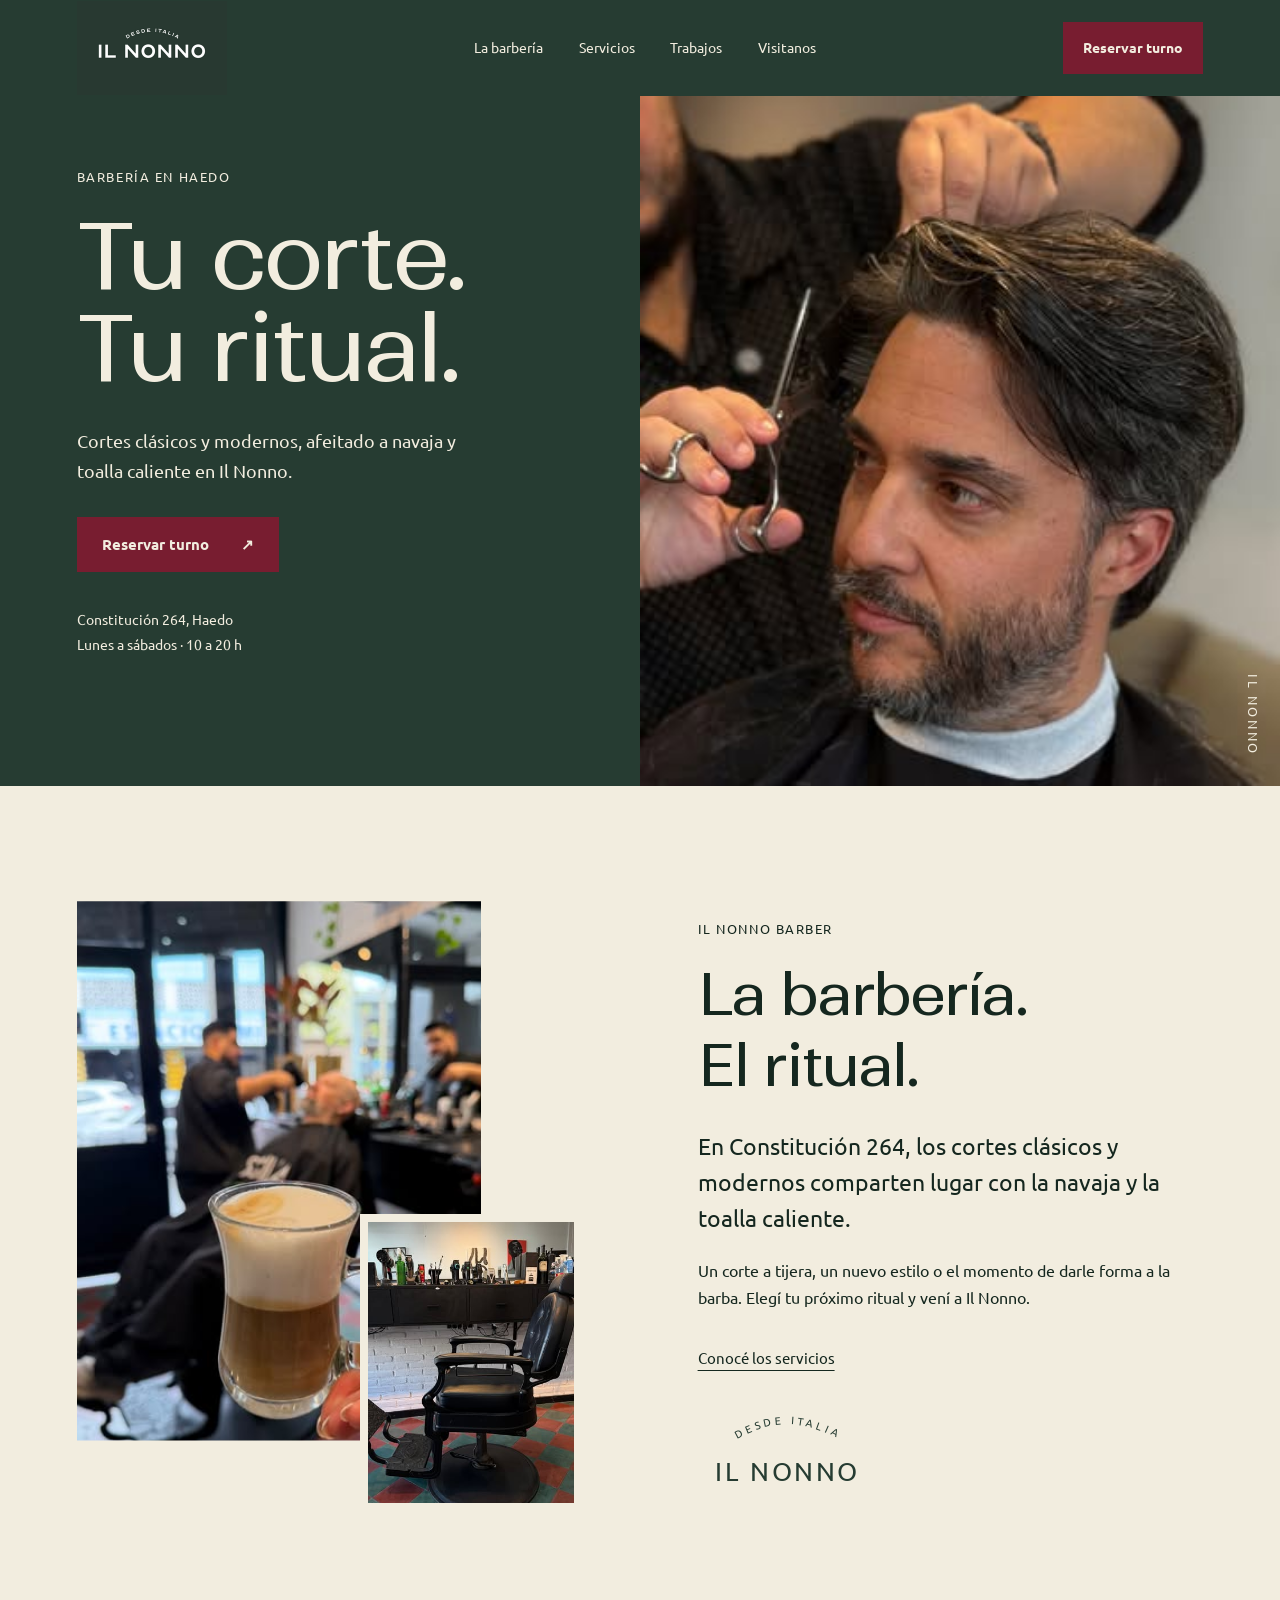
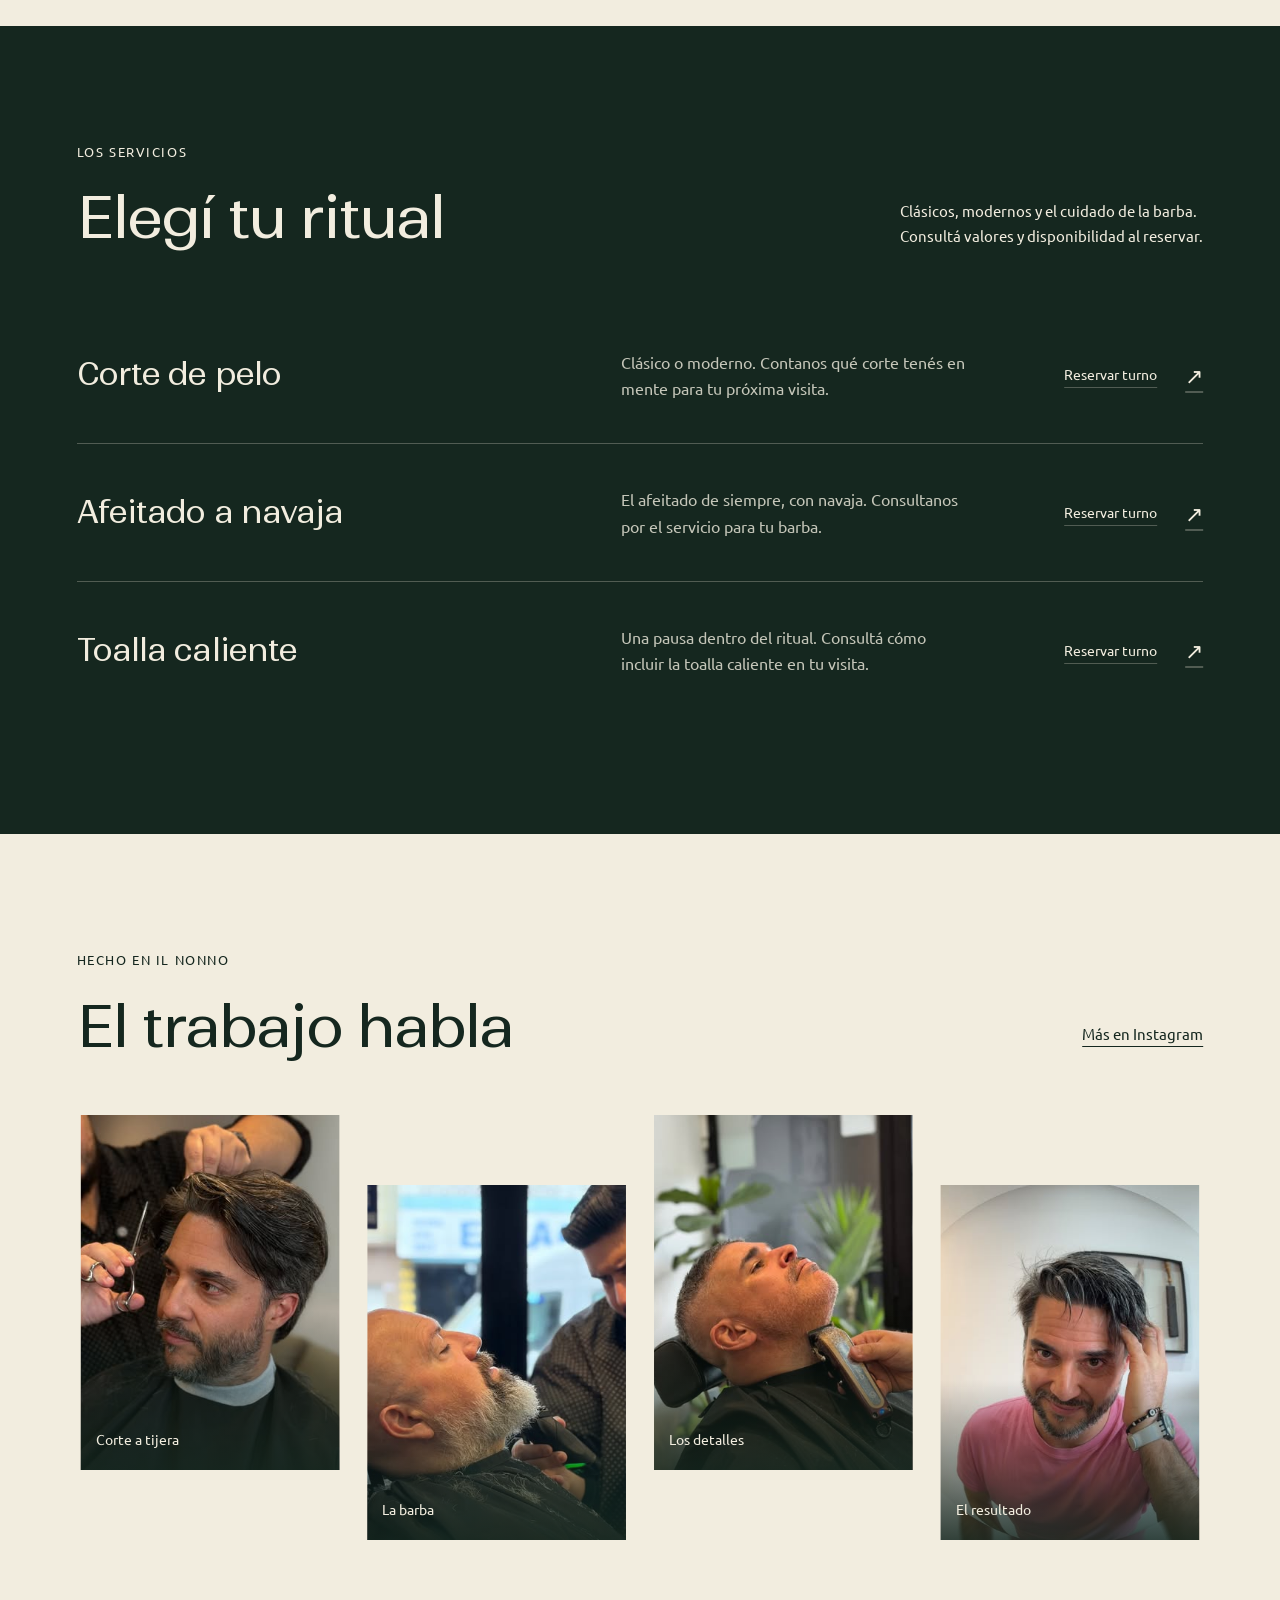
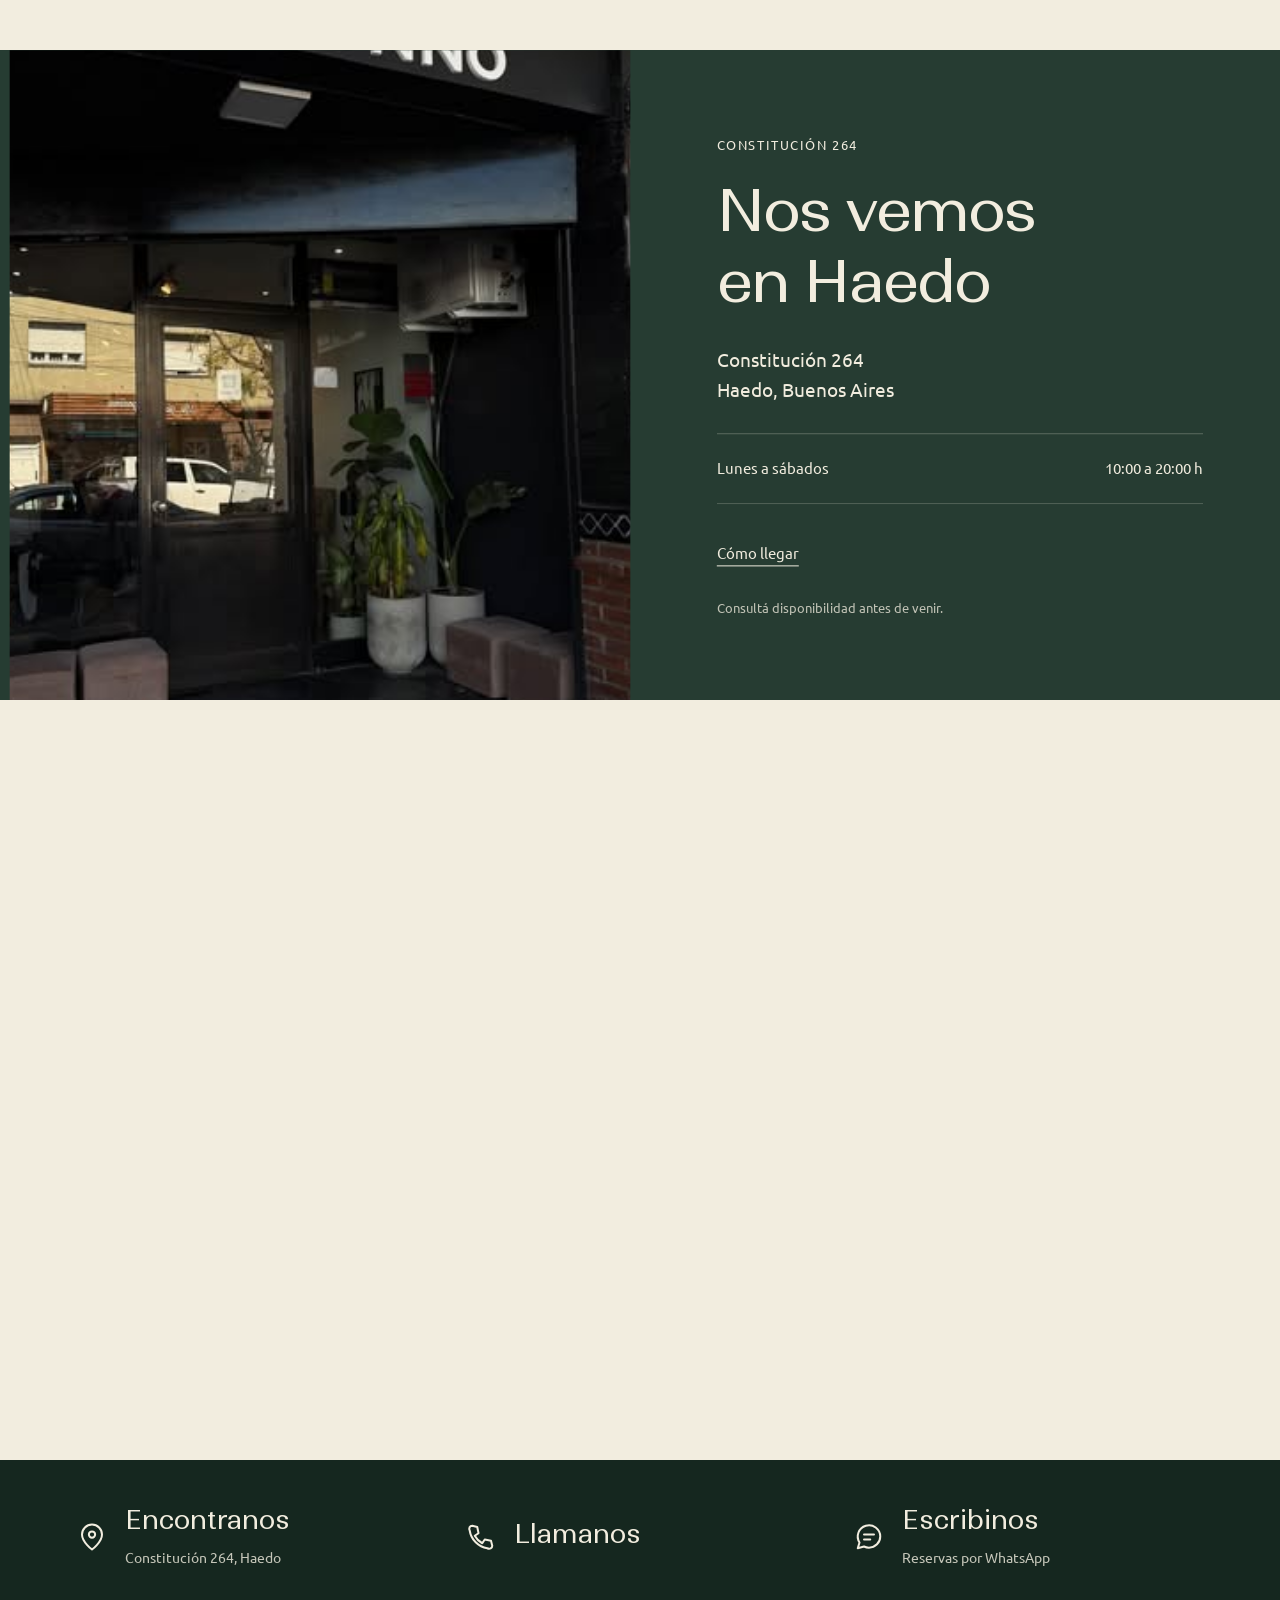
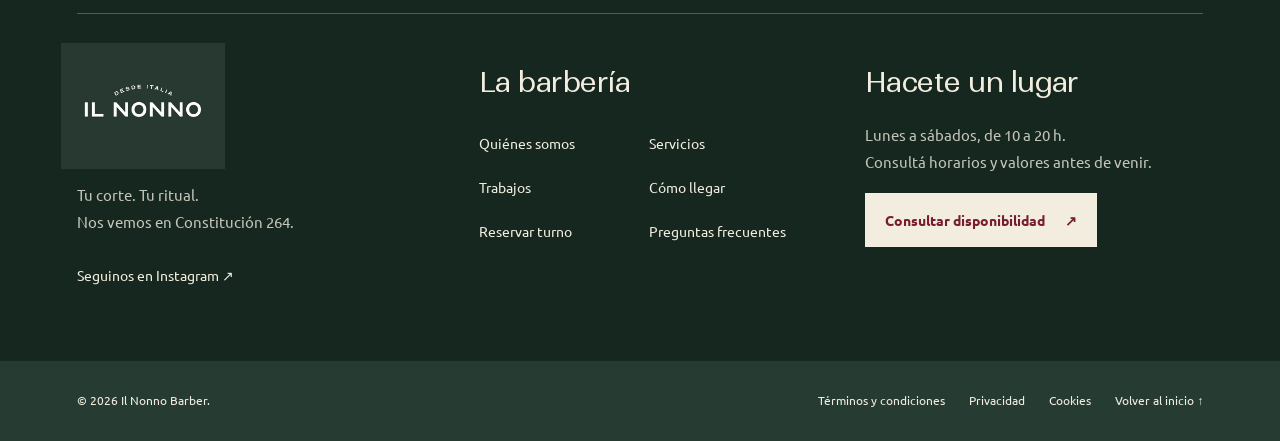
==== commit 82ae98b2: "correccion telefono" ====
--- a/index.html
+++ b/index.html
@@ -53,8 +53,8 @@
     <meta name="twitter:card" content="summary_large_image" />
     <link rel="icon" type="image/png" href="img/logo.png" />
     <link rel="apple-touch-icon" href="img/logo.png" />
-    <link rel="stylesheet" href="fonts/fonts.css">
-  <link rel="stylesheet" href="site.css?v=20261029-fonts" />
+    <link rel="stylesheet" href="fonts/fonts.css" />
+    <link rel="stylesheet" href="site.css?v=20261029-fonts" />
     <script>
       document.documentElement.className = "js";
     </script>
@@ -400,7 +400,7 @@
             target="_blank"
             rel="noopener"
             >Reservar turno <span aria-hidden="true">↗</span></a
-          ><a class="phone" href="tel:+5491160274506">+54 9 11 6027-4506</a>
+          ><a class="phone" href="tel:+5491160274506"></a>
         </div>
         <p class="reservation-note">
           El turno queda confirmado cuando te respondemos por WhatsApp.
@@ -445,10 +445,8 @@
               <path
                 d="m5 3 4 1 1 5-3 2a15 15 0 0 0 6 6l2-3 5 1 1 4c0 2-2 3-4 2C10 20 4 14 3 7c-1-2 0-4 2-4Z"
               /></svg
-            ><span
-              ><strong>Llamanos</strong><span>+54 9 11 6027-4506</span></span
-            ></a
-          >
+            ><span><strong>Llamanos</strong><span></span></span
+          ></a>
           <a href="https://wa.me/5491160274506" target="_blank" rel="noopener"
             ><svg
               viewBox="0 0 24 24"
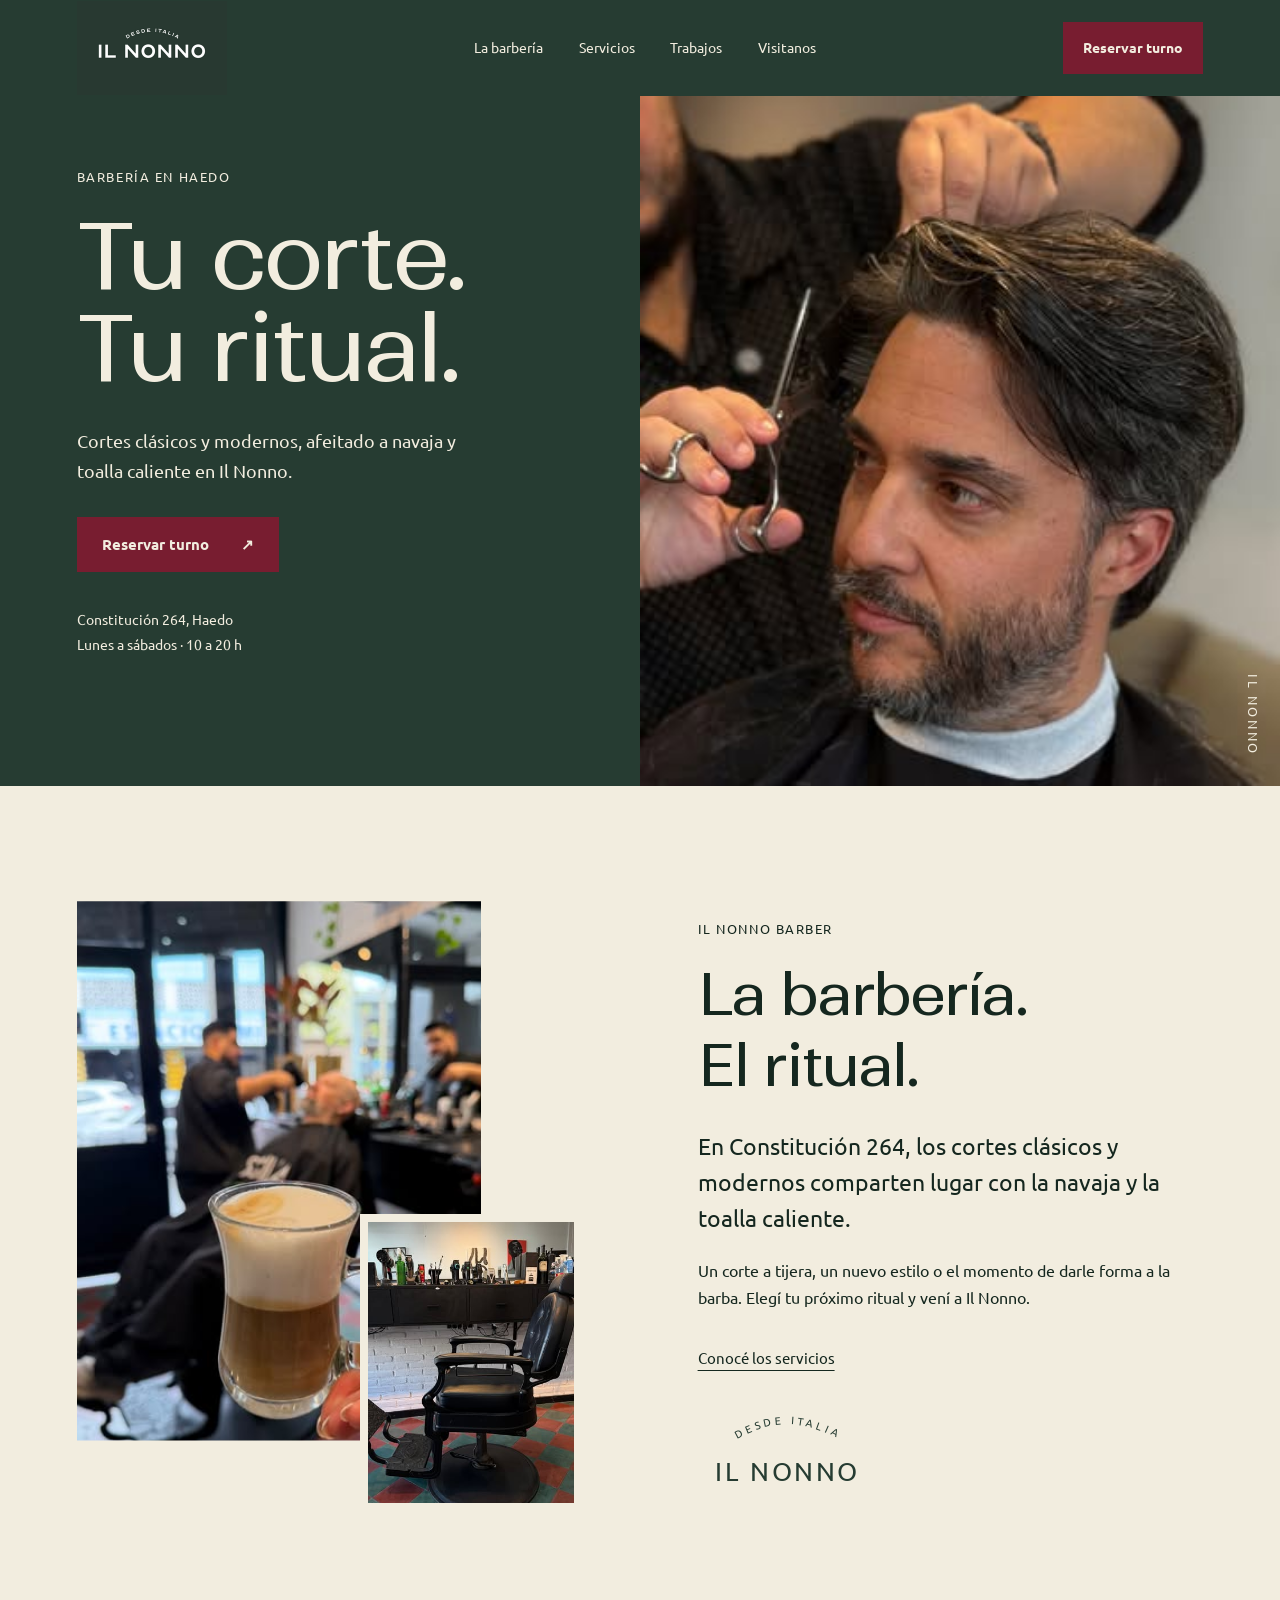
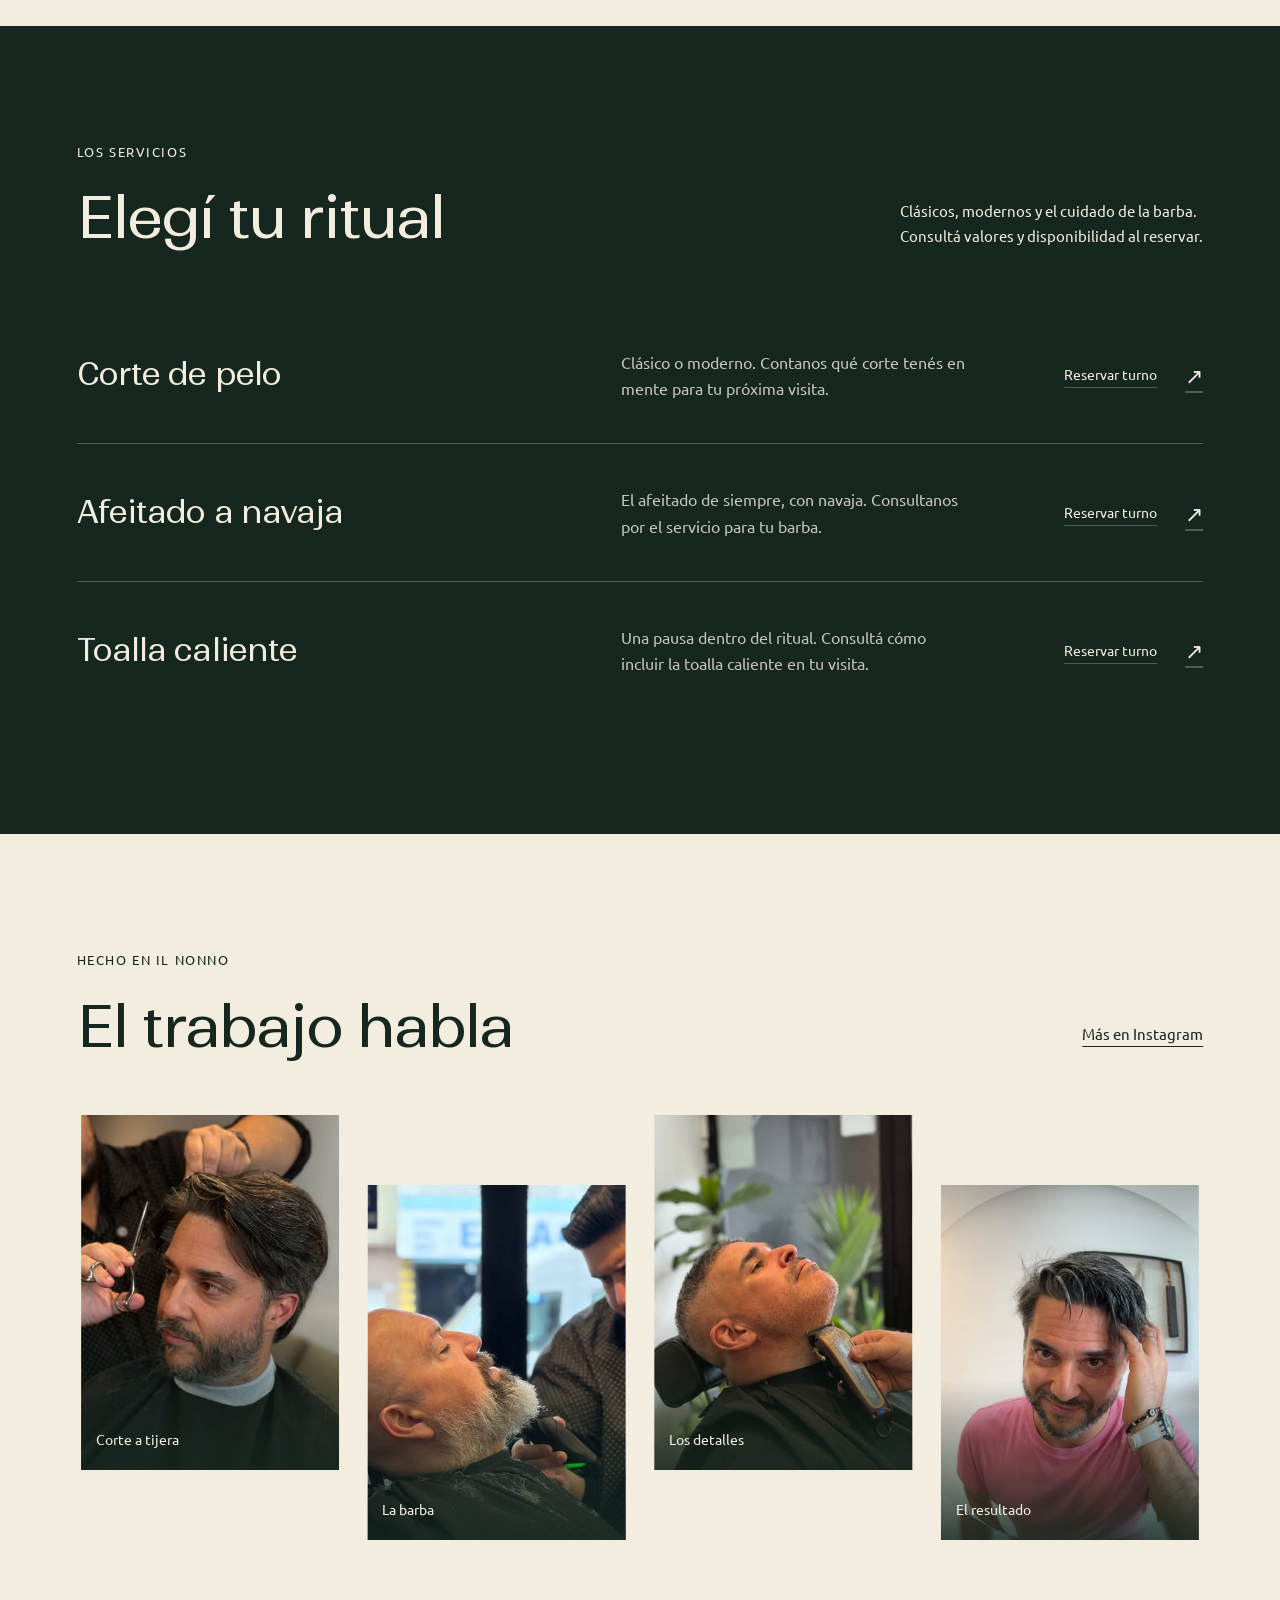
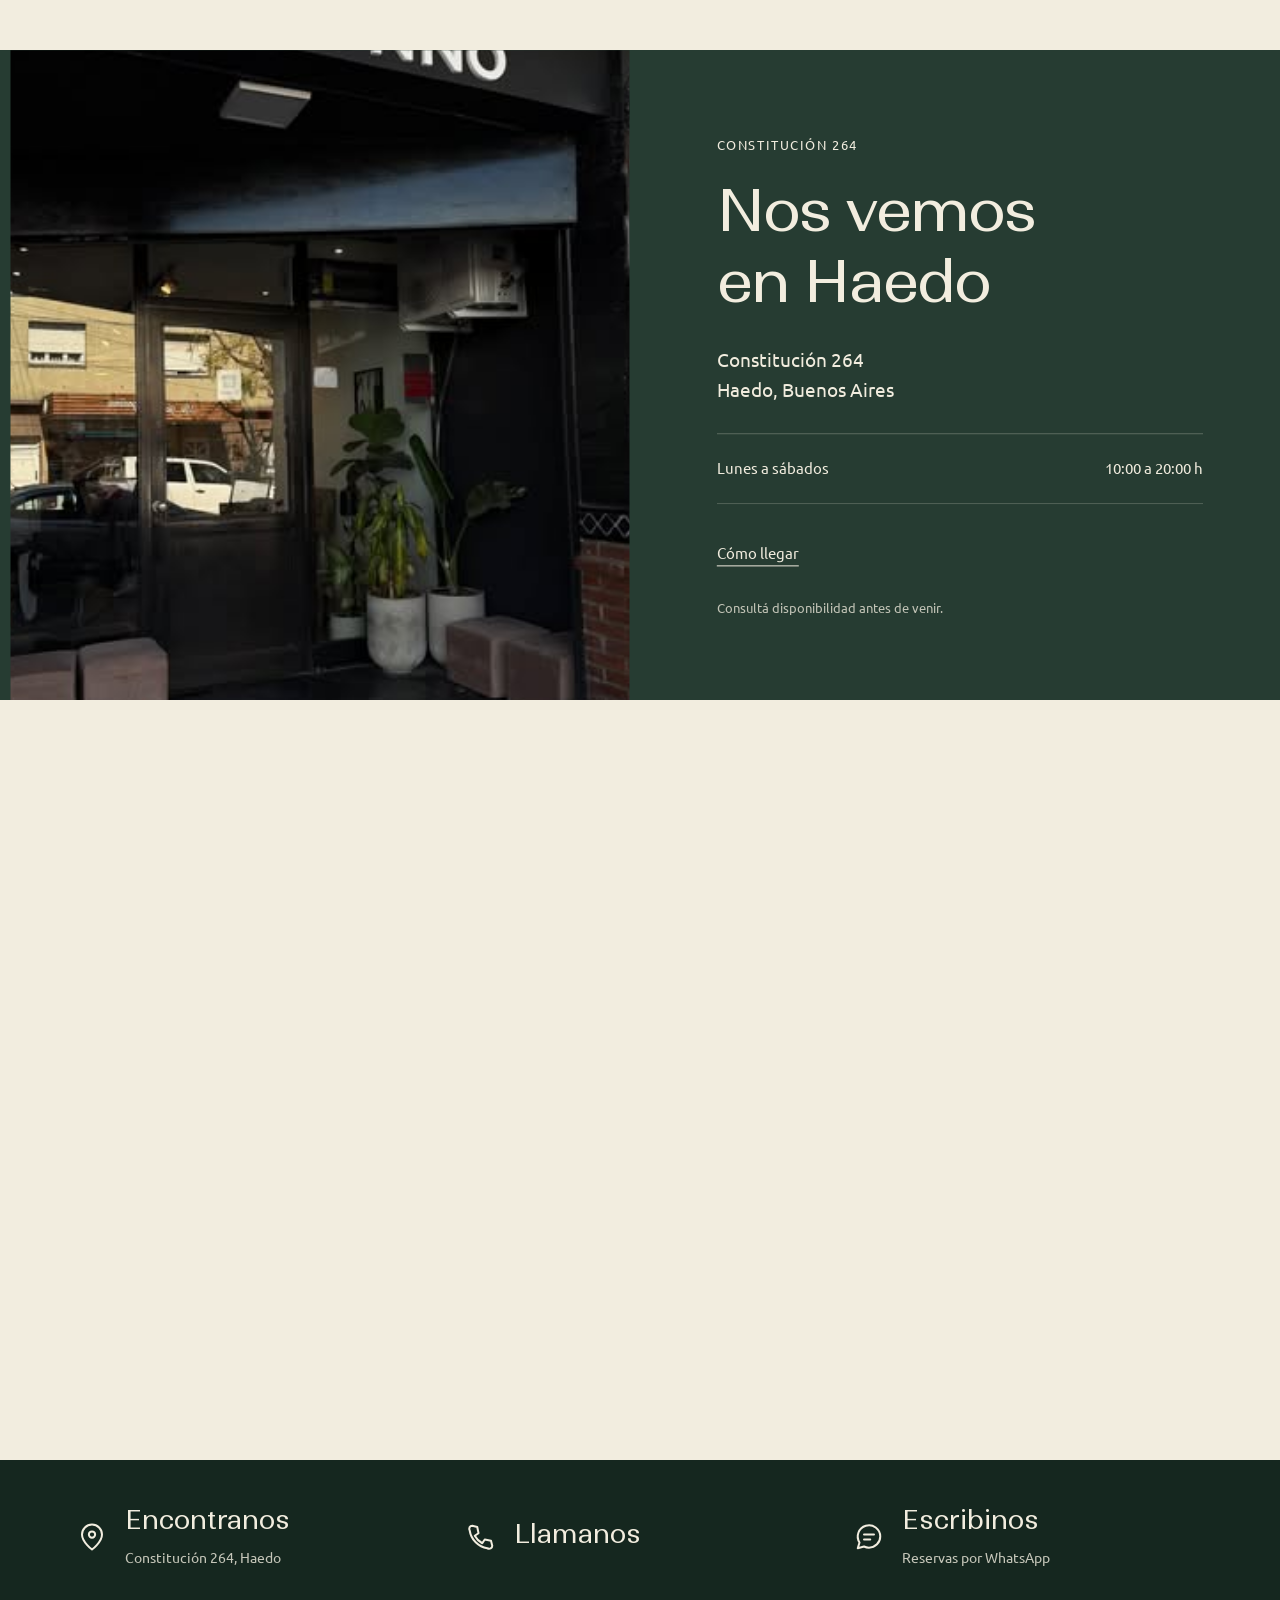
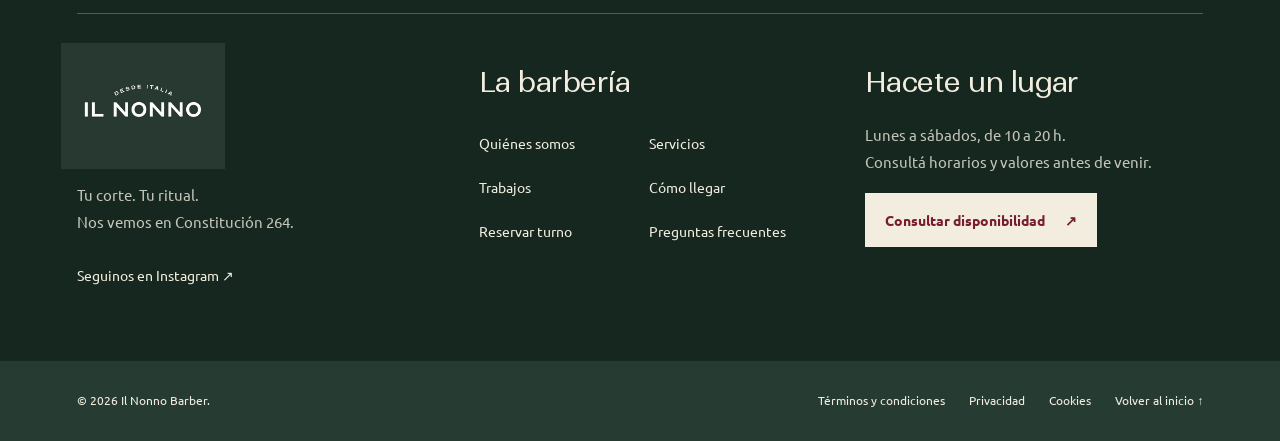
==== commit 8a0e70f7: "corrigio fuentes" ====
--- a/index.html
+++ b/index.html
@@ -53,6 +53,8 @@
     <meta name="twitter:card" content="summary_large_image" />
     <link rel="icon" type="image/png" href="img/logo.png" />
     <link rel="apple-touch-icon" href="img/logo.png" />
+    <link rel="preload" href="fonts/ranade-400.woff2" as="font" type="font/woff2" crossorigin>
+    <link rel="preload" href="fonts/ubuntu-400.ttf" as="font" type="font/ttf" crossorigin>
     <link rel="stylesheet" href="fonts/fonts.css" />
     <link rel="stylesheet" href="site.css?v=20261029-fonts" />
     <script>
